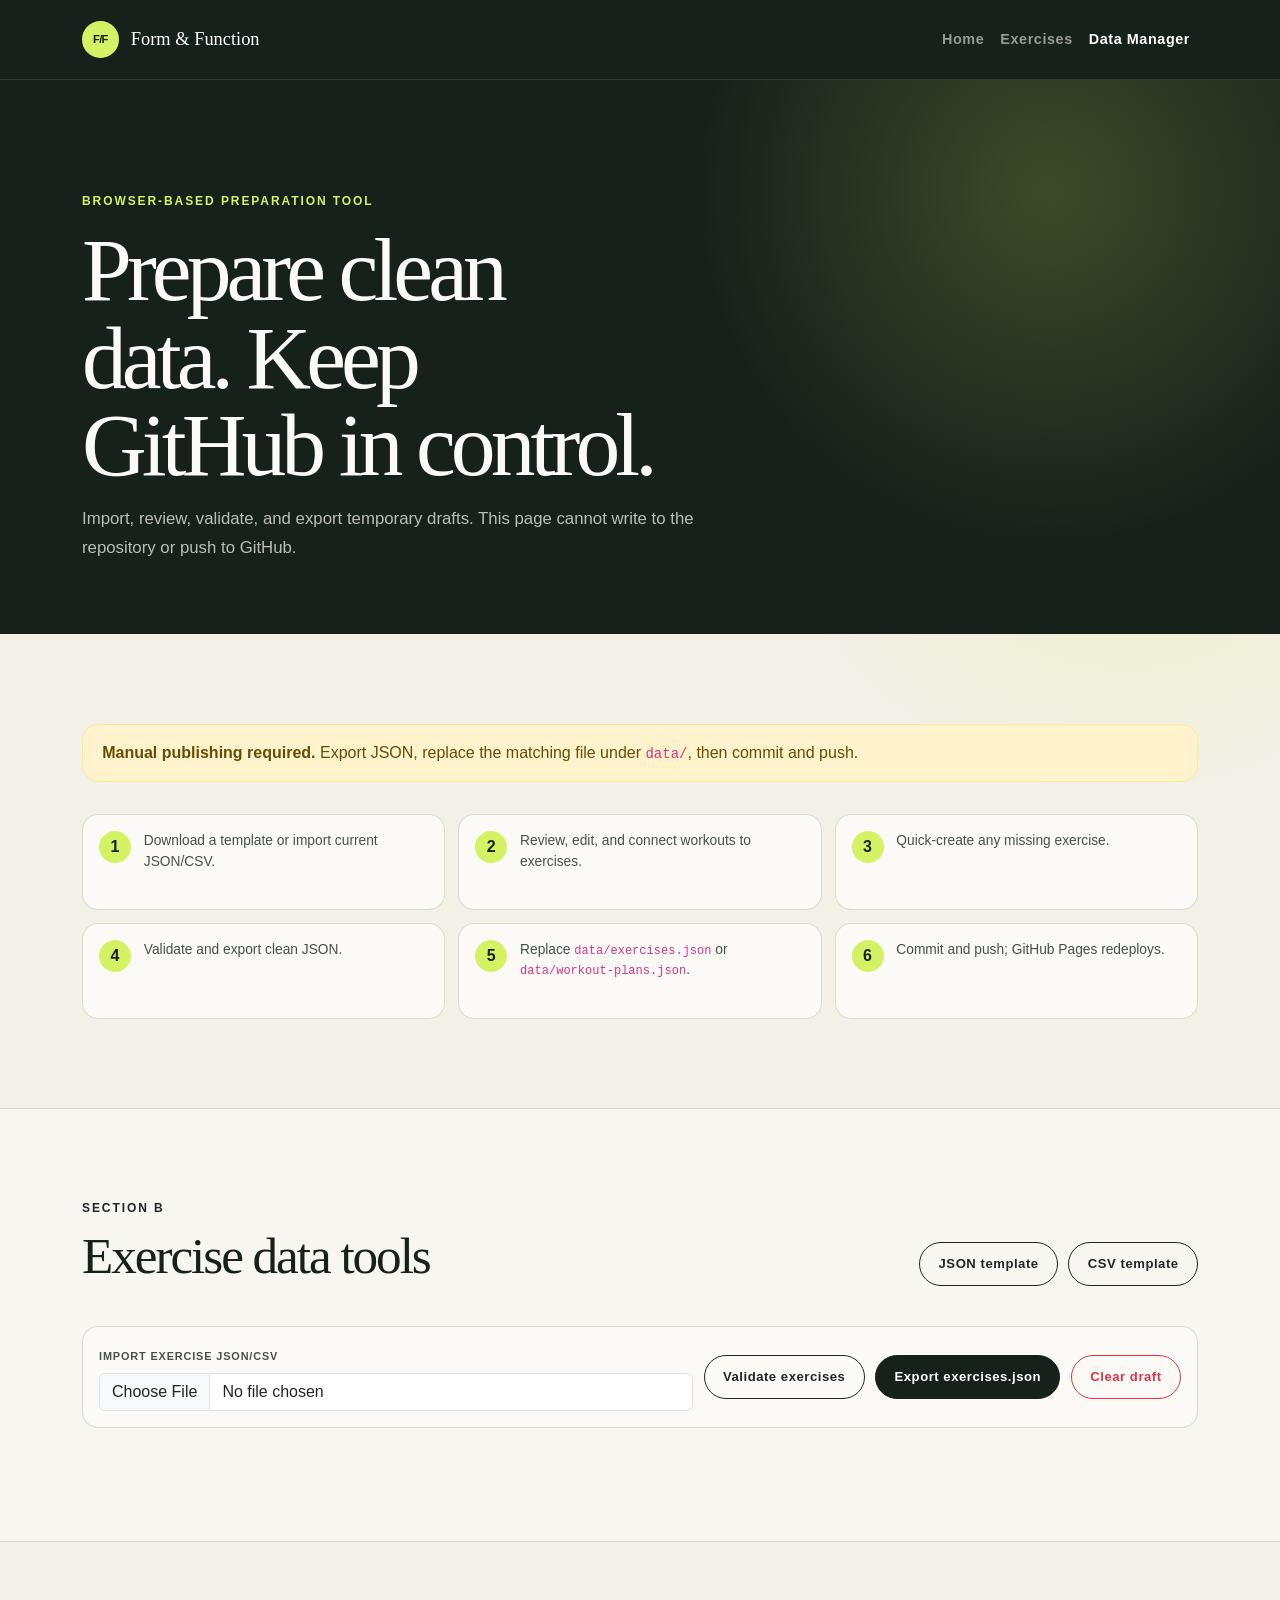
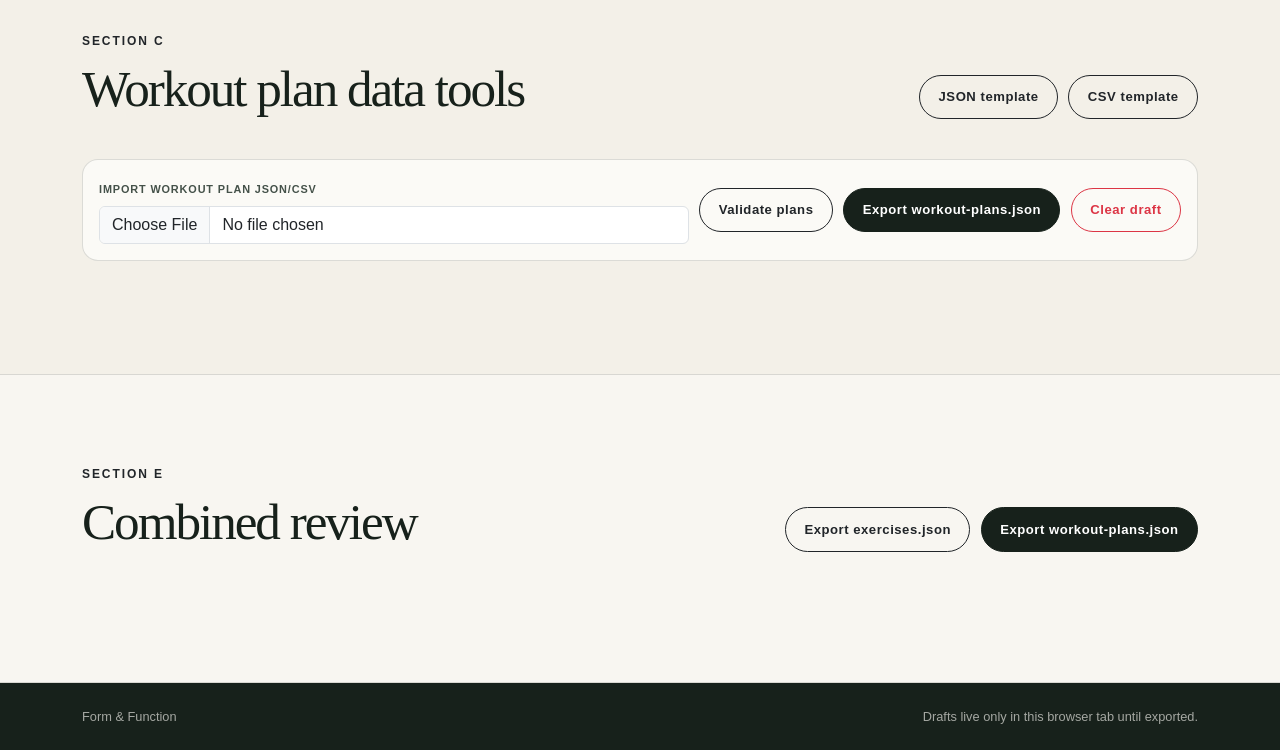
==== data-manager.html @ e46f11a0 "[v1] | Data manager" ====
<!doctype html>
<html lang="en">
<head>
  <meta charset="utf-8" />
  <meta name="viewport" content="width=device-width, initial-scale=1" />
  <meta name="description" content="Prepare, validate, and export workout planner JSON data." />
  <title>Data Manager | Form & Function</title>
  <link
    href="https://cdn.jsdelivr.net/npm/bootstrap@5.3.3/dist/css/bootstrap.min.css"
    rel="stylesheet"
    integrity="sha384-QWTKZyjpPEjISv5WaRU9OFeRpok6YctnYmDr5pNlyT2bRjXh0JMhjY6hW+ALEwIH"
    crossorigin="anonymous"
  />
  <link rel="stylesheet" href="./assets/css/main.css" />
</head>
<body>
  <nav class="navbar navbar-expand-md navbar-dark" aria-label="Primary navigation">
    <div class="container">
      <a class="navbar-brand" href="./index.html">
        <span class="brand-mark" aria-hidden="true">F/F</span>
        Form &amp; Function
      </a>
      <button class="navbar-toggler" type="button" data-bs-toggle="collapse" data-bs-target="#mainNavigation"
        aria-controls="mainNavigation" aria-expanded="false" aria-label="Toggle navigation">
        <span class="navbar-toggler-icon"></span>
      </button>
      <div class="collapse navbar-collapse" id="mainNavigation">
        <ul class="navbar-nav ms-auto">
          <li class="nav-item"><a class="nav-link" href="./index.html">Home</a></li>
          <li class="nav-item"><a class="nav-link" href="./exercises.html">Exercises</a></li>
          <li class="nav-item"><a class="nav-link active" aria-current="page" href="./data-manager.html">Data Manager</a></li>
        </ul>
      </div>
    </div>
  </nav>

  <main id="data-manager-page">
    <header class="manager-hero">
      <div class="container">
        <p class="eyebrow mb-3">Browser-based preparation tool</p>
        <h1 class="display-title mb-3">Prepare clean data. Keep GitHub in control.</h1>
        <p class="hero-copy mb-0">
          Import, review, validate, and export temporary drafts. This page cannot write to the repository
          or push to GitHub.
        </p>
      </div>
    </header>

    <section class="manager-section">
      <div class="container">
        <div class="manager-warning" role="alert">
          <strong>Manual publishing required.</strong>
          Export JSON, replace the matching file under <code>data/</code>, then commit and push.
        </div>

        <div class="workflow-grid" aria-label="Publishing workflow">
          <div><strong>1</strong><span>Download a template or import current JSON/CSV.</span></div>
          <div><strong>2</strong><span>Review, edit, and connect workouts to exercises.</span></div>
          <div><strong>3</strong><span>Quick-create any missing exercise.</span></div>
          <div><strong>4</strong><span>Validate and export clean JSON.</span></div>
          <div><strong>5</strong><span>Replace <code>data/exercises.json</code> or <code>data/workout-plans.json</code>.</span></div>
          <div><strong>6</strong><span>Commit and push; GitHub Pages redeploys.</span></div>
        </div>
      </div>
    </section>

    <section class="manager-section manager-section-alt" aria-labelledby="exercise-tools-heading">
      <div class="container">
        <div class="section-heading">
          <div>
            <p class="eyebrow text-dark mb-2">Section B</p>
            <h2 id="exercise-tools-heading" class="mb-0">Exercise data tools</h2>
          </div>
          <div class="manager-actions">
            <button class="btn btn-outline-dark" type="button" data-template="exercise-json">JSON template</button>
            <button class="btn btn-outline-dark" type="button" data-template="exercise-csv">CSV template</button>
          </div>
        </div>
        <div class="import-bar">
          <div>
            <label for="exercise-file" class="form-label">Import Exercise JSON/CSV</label>
            <input id="exercise-file" class="form-control" type="file" accept=".json,.csv,application/json,text/csv" />
          </div>
          <button id="validate-exercises" class="btn btn-outline-dark" type="button">Validate exercises</button>
          <button id="export-exercises" class="btn btn-dark" type="button">Export exercises.json</button>
          <button id="clear-exercises" class="btn btn-outline-danger" type="button">Clear draft</button>
        </div>
        <div id="exercise-import-message" class="manager-message" aria-live="polite"></div>
        <div id="exercise-preview"></div>
        <div id="exercise-editor" class="draft-editor"></div>
      </div>
    </section>

    <section class="manager-section" aria-labelledby="plan-tools-heading">
      <div class="container">
        <div class="section-heading">
          <div>
            <p class="eyebrow text-dark mb-2">Section C</p>
            <h2 id="plan-tools-heading" class="mb-0">Workout plan data tools</h2>
          </div>
          <div class="manager-actions">
            <button class="btn btn-outline-dark" type="button" data-template="plan-json">JSON template</button>
            <button class="btn btn-outline-dark" type="button" data-template="plan-csv">CSV template</button>
          </div>
        </div>
        <div class="import-bar">
          <div>
            <label for="plan-file" class="form-label">Import Workout Plan JSON/CSV</label>
            <input id="plan-file" class="form-control" type="file" accept=".json,.csv,application/json,text/csv" />
          </div>
          <button id="validate-plans" class="btn btn-outline-dark" type="button">Validate plans</button>
          <button id="export-plans" class="btn btn-dark" type="button">Export workout-plans.json</button>
          <button id="clear-plans" class="btn btn-outline-danger" type="button">Clear draft</button>
        </div>
        <div id="plan-import-message" class="manager-message" aria-live="polite"></div>
        <div id="plan-preview"></div>
        <div id="plan-editor" class="draft-editor"></div>
      </div>
    </section>

    <section class="manager-section manager-section-alt" aria-labelledby="combined-review-heading">
      <div class="container">
        <div class="section-heading">
          <div>
            <p class="eyebrow text-dark mb-2">Section E</p>
            <h2 id="combined-review-heading" class="mb-0">Combined review</h2>
          </div>
          <div class="manager-actions">
            <button class="btn btn-outline-dark" type="button" data-export="exercises">Export exercises.json</button>
            <button class="btn btn-dark" type="button" data-export="plans">Export workout-plans.json</button>
          </div>
        </div>
        <div id="combined-review" aria-live="polite"></div>
      </div>
    </section>
  </main>

  <div class="modal fade" id="quickCreateExerciseModal" tabindex="-1"
    aria-labelledby="quickCreateExerciseModalLabel" aria-hidden="true">
    <div class="modal-dialog modal-lg modal-dialog-centered modal-dialog-scrollable">
      <div class="modal-content workout-modal">
        <form id="quick-create-form">
          <div class="modal-header">
            <div>
              <p class="eyebrow text-dark mb-2">Workout editor</p>
              <h2 class="modal-title" id="quickCreateExerciseModalLabel">Create New Exercise</h2>
            </div>
            <button type="button" class="btn-close" data-bs-dismiss="modal" aria-label="Close"></button>
          </div>
          <div class="modal-body">
            <div id="quick-create-errors" class="manager-message" aria-live="polite"></div>
            <div class="row g-3">
              <div class="col-md-6"><label class="form-label" for="quick-id">ID</label><input class="form-control" id="quick-id" name="id" placeholder="Generated from name if empty" /></div>
              <div class="col-md-6"><label class="form-label" for="quick-name">Name</label><input class="form-control" id="quick-name" name="name" required /></div>
              <div class="col-12"><label class="form-label" for="quick-description">Description</label><textarea class="form-control" id="quick-description" name="description" rows="2" required></textarea></div>
              <div class="col-md-6"><label class="form-label" for="quick-target">Main target</label><input class="form-control" id="quick-target" name="mainTarget" required /></div>
              <div class="col-md-6"><label class="form-label" for="quick-muscles">Muscle groups</label><input class="form-control" id="quick-muscles" name="muscleGroups" placeholder="Back, Shoulders" /></div>
              <div class="col-12"><label class="form-label" for="quick-youtube">YouTube URL</label><input class="form-control" id="quick-youtube" name="youtubeUrl" /></div>
              <div class="col-12"><div class="row g-2" id="quick-image-fields"></div></div>
            </div>
          </div>
          <div class="modal-footer">
            <button type="button" class="btn btn-outline-dark" data-bs-dismiss="modal">Cancel</button>
            <button type="submit" class="btn btn-dark">Add exercise and select</button>
          </div>
        </form>
      </div>
    </div>
  </div>

  <footer class="site-footer">
    <div class="container d-flex flex-column flex-sm-row justify-content-between gap-2">
      <span>Form &amp; Function</span>
      <span>Drafts live only in this browser tab until exported.</span>
    </div>
  </footer>

  <script
    src="https://cdn.jsdelivr.net/npm/bootstrap@5.3.3/dist/js/bootstrap.bundle.min.js"
    integrity="sha384-YvpcrYf0tY3lHB60NNkmXc5s9fDVZLESaAA55NDzOxhy9GkcIdslK1eN7N6jIeHz"
    crossorigin="anonymous"
  ></script>
  <script src="./assets/js/utils.js"></script>
  <script src="./assets/js/data-loader.js"></script>
  <script src="./assets/js/import-export.js"></script>
  <script src="./assets/js/data-manager.js"></script>
</body>
</html>
---- assets/css/main.css ----
:root {
  --ink: #17211b;
  --ink-soft: #445149;
  --paper: #f3f0e8;
  --paper-light: #fbfaf6;
  --moss: #2f5d45;
  --lime: #d5f265;
  --line: rgba(23, 33, 27, 0.14);
  --shadow: 0 18px 45px rgba(23, 33, 27, 0.12);
}

html {
  min-width: 320px;
}

body {
  background:
    radial-gradient(circle at 88% 18%, rgba(213, 242, 101, 0.28), transparent 24rem),
    var(--paper);
  color: var(--ink);
  font-family: "Trebuchet MS", "Gill Sans", sans-serif;
}

.navbar {
  background: var(--ink);
  border-bottom: 1px solid rgba(255, 255, 255, 0.12);
  padding-block: 1rem;
}

.navbar-brand {
  align-items: center;
  display: flex;
  font-family: Georgia, "Times New Roman", serif;
  font-size: 1.15rem;
  gap: 0.75rem;
}

.brand-mark {
  align-items: center;
  background: var(--lime);
  border-radius: 50%;
  color: var(--ink);
  display: inline-flex;
  font-family: "Trebuchet MS", sans-serif;
  font-size: 0.7rem;
  font-weight: 800;
  height: 2.3rem;
  justify-content: center;
  letter-spacing: -0.06em;
  width: 2.3rem;
}

.nav-link {
  font-size: 0.9rem;
  font-weight: 700;
  letter-spacing: 0.04em;
}

.hero-section {
  background:
    linear-gradient(120deg, rgba(255, 255, 255, 0.04), transparent 58%),
    var(--ink);
  color: var(--paper-light);
  overflow: hidden;
  padding: clamp(4.5rem, 10vw, 8.5rem) 0 5rem;
  position: relative;
}

.hero-section::after {
  border: 1px solid rgba(213, 242, 101, 0.35);
  border-radius: 50%;
  content: "";
  height: 24rem;
  position: absolute;
  right: -9rem;
  top: -10rem;
  width: 24rem;
}

.eyebrow {
  color: var(--lime);
  font-size: 0.75rem;
  font-weight: 800;
  letter-spacing: 0.16em;
  text-transform: uppercase;
}

.display-title {
  font-family: Georgia, "Times New Roman", serif;
  font-size: clamp(2.8rem, 7vw, 5.8rem);
  letter-spacing: -0.055em;
  line-height: 0.98;
  max-width: 13ch;
}

.hero-copy {
  color: rgba(251, 250, 246, 0.72);
  font-size: 1.05rem;
  line-height: 1.7;
  max-width: 42rem;
}

.data-note {
  backdrop-filter: blur(8px);
  background: rgba(255, 255, 255, 0.06);
  border: 1px solid rgba(255, 255, 255, 0.12);
  border-radius: 1rem;
  display: grid;
  gap: 0.4rem;
  padding: 1.4rem;
  position: relative;
  z-index: 1;
}

.data-note-label {
  color: var(--lime);
  font-size: 0.72rem;
  font-weight: 800;
  letter-spacing: 0.12em;
  text-transform: uppercase;
}

.data-note code {
  color: var(--paper-light);
}

.data-note span:last-child {
  color: rgba(251, 250, 246, 0.6);
  font-size: 0.82rem;
}

.plans-section {
  padding: clamp(4rem, 8vw, 7rem) 0;
}

.section-heading {
  align-items: end;
  display: flex;
  gap: 2rem;
  justify-content: space-between;
  margin-bottom: 2.5rem;
}

.section-heading h2 {
  font-family: Georgia, "Times New Roman", serif;
  font-size: clamp(2rem, 4vw, 3.25rem);
  letter-spacing: -0.04em;
}

.btn {
  border-radius: 999px;
  font-size: 0.82rem;
  font-weight: 800;
  letter-spacing: 0.04em;
  padding: 0.72rem 1.15rem;
}

.btn-dark {
  background: var(--ink);
  border-color: var(--ink);
}

.status-panel {
  align-items: center;
  background: var(--paper-light);
  border: 1px solid var(--line);
  border-radius: 1rem;
  color: var(--ink-soft);
  display: flex;
  gap: 0.75rem;
  justify-content: center;
  min-height: 9rem;
  padding: 2rem;
  text-align: center;
}

.status-panel[hidden] {
  display: none;
}

.plan-card {
  background: var(--paper-light);
  border: 1px solid var(--line);
  border-radius: 1.25rem;
  box-shadow: none;
  height: 100%;
  overflow: hidden;
  position: relative;
  transition: box-shadow 180ms ease, transform 180ms ease;
}

.plan-card:hover {
  box-shadow: var(--shadow);
  transform: translateY(-5px);
}

.plan-card::before {
  background: var(--moss);
  content: "";
  height: 0.35rem;
  inset: 0 0 auto;
  position: absolute;
}

.plan-card .card-body {
  display: flex;
  flex-direction: column;
  padding: 1.75rem;
}

.plan-number {
  color: var(--moss);
  font-size: 0.72rem;
  font-weight: 800;
  letter-spacing: 0.14em;
  text-transform: uppercase;
}

.plan-card .card-title {
  font-family: Georgia, "Times New Roman", serif;
  font-size: 1.65rem;
  letter-spacing: -0.03em;
}

.plan-card .card-text {
  color: var(--ink-soft);
  line-height: 1.65;
}

.day-count {
  align-items: center;
  border-top: 1px solid var(--line);
  color: var(--ink-soft);
  display: flex;
  font-size: 0.82rem;
  font-weight: 800;
  justify-content: space-between;
  margin-top: auto;
  padding-top: 1.2rem;
}

.day-count strong {
  color: var(--ink);
  font-family: Georgia, "Times New Roman", serif;
  font-size: 1.7rem;
}

.plan-card .btn {
  margin-top: 1.25rem;
}

.site-footer {
  background: var(--ink);
  color: rgba(251, 250, 246, 0.62);
  font-size: 0.8rem;
  padding: 1.5rem 0;
}

.detail-hero {
  background:
    radial-gradient(circle at 85% 15%, rgba(213, 242, 101, 0.2), transparent 22rem),
    var(--ink);
  color: var(--paper-light);
  padding: 2rem 0 clamp(3.5rem, 8vw, 6rem);
}

.back-link {
  color: rgba(251, 250, 246, 0.7);
  display: inline-flex;
  font-size: 0.82rem;
  font-weight: 800;
  gap: 0.5rem;
  letter-spacing: 0.04em;
  margin-bottom: clamp(3rem, 7vw, 5.5rem);
  text-decoration: none;
}

.back-link:hover {
  color: var(--lime);
}

.detail-heading {
  max-width: 52rem;
}

.detail-title {
  font-family: Georgia, "Times New Roman", serif;
  font-size: clamp(2.7rem, 7vw, 5.5rem);
  letter-spacing: -0.055em;
  line-height: 0.98;
}

.detail-description {
  color: rgba(251, 250, 246, 0.7);
  font-size: 1.05rem;
  line-height: 1.7;
  max-width: 44rem;
}

.plan-summary {
  display: flex;
  gap: 0.75rem;
  margin-top: 2.5rem;
}

.plan-summary[hidden],
#plan-schedule[hidden] {
  display: none;
}

.summary-stat {
  background: rgba(255, 255, 255, 0.07);
  border: 1px solid rgba(255, 255, 255, 0.12);
  border-radius: 1rem;
  display: grid;
  min-width: 9rem;
  padding: 1rem 1.2rem;
}

.summary-stat strong {
  color: var(--lime);
  font-family: Georgia, "Times New Roman", serif;
  font-size: 2rem;
  line-height: 1;
}

.summary-stat span {
  color: rgba(251, 250, 246, 0.64);
  font-size: 0.75rem;
  font-weight: 800;
  margin-top: 0.4rem;
}

.detail-content {
  min-height: 30rem;
  padding: clamp(4rem, 8vw, 7rem) 0;
}

.schedule-note {
  color: var(--ink-soft);
  max-width: 22rem;
}

.plan-accordion {
  display: grid;
  gap: 1rem;
}

.workout-day-accordion {
  background: var(--paper-light);
  border: 1px solid var(--line) !important;
  border-radius: 1.25rem !important;
  overflow: hidden;
}

.workout-day-accordion .accordion-button {
  background: var(--paper-light);
  box-shadow: none;
  color: var(--ink);
  gap: 1rem;
  min-height: 6.5rem;
  padding: 1.35rem 1.5rem;
}

.workout-day-accordion .accordion-button:not(.collapsed) {
  background: #e9edda;
  color: var(--ink);
}

.workout-day-accordion .accordion-button:focus {
  box-shadow: inset 0 0 0 3px rgba(47, 93, 69, 0.28);
}

.day-heading-copy {
  display: grid;
  gap: 0.35rem;
  margin-right: auto;
}

.day-heading-copy strong {
  font-family: Georgia, "Times New Roman", serif;
  font-size: 1.3rem;
}

.day-heading-copy small {
  color: var(--ink-soft);
  line-height: 1.45;
}

.day-workout-count {
  background: var(--ink);
  border-radius: 999px;
  color: var(--paper-light);
  flex: 0 0 auto;
  font-size: 0.72rem;
  font-weight: 800;
  padding: 0.45rem 0.7rem;
}

.workout-day-accordion .accordion-body {
  display: grid;
  gap: 1rem;
  padding: 1.25rem;
}

.workout-item {
  align-items: center;
  background: #fff;
  border: 1px solid var(--line);
  border-radius: 1rem;
  display: flex;
  gap: 1.5rem;
  justify-content: space-between;
  padding: 1.25rem;
}

.workout-overview {
  align-items: flex-start;
  display: flex;
  gap: 1rem;
}

.exercise-initial {
  align-items: center;
  background: var(--lime);
  border-radius: 0.75rem;
  color: var(--ink);
  display: flex;
  flex: 0 0 auto;
  font-family: Georgia, "Times New Roman", serif;
  font-size: 1.4rem;
  font-weight: 700;
  height: 3rem;
  justify-content: center;
  width: 3rem;
}

.workout-name {
  font-family: Georgia, "Times New Roman", serif;
  font-size: 1.2rem;
}

.target-badge,
.muscle-badge {
  border-radius: 999px;
  display: inline-flex;
  font-size: 0.68rem;
  font-weight: 800;
  line-height: 1;
  padding: 0.4rem 0.6rem;
}

.target-badge {
  background: var(--moss);
  color: #fff;
}

.muscle-list {
  display: flex;
  flex-wrap: wrap;
  gap: 0.35rem;
}

.muscle-badge {
  background: #e9edda;
  color: var(--ink-soft);
}

.workout-note {
  color: var(--ink-soft);
  font-size: 0.85rem;
  line-height: 1.55;
}

.workout-actions {
  align-items: center;
  display: flex;
  flex: 0 0 auto;
  gap: 1rem;
}

.workout-stats {
  display: flex;
  gap: 0.45rem;
}

.workout-stat {
  background: var(--paper);
  border-radius: 0.7rem;
  display: grid;
  min-width: 4.5rem;
  padding: 0.65rem 0.75rem;
}

.workout-stat span,
.detail-label {
  color: var(--ink-soft);
  font-size: 0.65rem;
  font-weight: 800;
  letter-spacing: 0.1em;
  text-transform: uppercase;
}

.workout-stat strong {
  color: var(--ink);
  font-size: 0.88rem;
  margin-top: 0.15rem;
}

.missing-workout {
  align-items: end;
  border-color: rgba(202, 138, 4, 0.35);
}

.empty-day,
.empty-tutorial {
  color: var(--ink-soft);
  padding: 1rem;
  text-align: center;
}

.workout-modal {
  background: var(--paper-light);
  border: 0;
  border-radius: 1.25rem;
}

.workout-modal .modal-header {
  border-bottom-color: var(--line);
  padding: 1.35rem 1.5rem;
}

.workout-modal .modal-title,
.modal-section-title {
  font-family: Georgia, "Times New Roman", serif;
  letter-spacing: -0.03em;
}

.workout-modal .modal-body {
  padding: 1.5rem;
}

.exercise-description {
  color: var(--ink-soft);
  font-size: 1rem;
  line-height: 1.7;
}

.detail-value {
  font-family: Georgia, "Times New Roman", serif;
  font-size: 1.35rem;
  margin: 0.25rem 0 1.25rem;
}

.workout-note-panel {
  background: #e9edda;
  border-radius: 0.9rem;
  color: var(--ink-soft);
  line-height: 1.6;
  margin-top: 1.25rem;
  padding: 1rem;
}

.story-slider {
  background: var(--ink);
  border-radius: 1rem;
  overflow: hidden;
  position: relative;
}

.story-progress {
  display: flex;
  gap: 0.35rem;
  inset: 0.8rem 0.8rem auto;
  position: absolute;
  z-index: 3;
}

.story-progress-track {
  background: rgba(255, 255, 255, 0.35);
  border-radius: 999px;
  flex: 1;
  height: 0.22rem;
  overflow: hidden;
}

.story-progress-fill {
  background: #fff;
  display: block;
  height: 100%;
  width: 0;
}

.story-progress-fill.is-active {
  animation: story-progress 5s linear forwards;
}

.story-image {
  aspect-ratio: 4 / 3;
  object-fit: cover;
}

.story-placeholder {
  align-items: center;
  aspect-ratio: 4 / 3;
  background:
    radial-gradient(circle at 50% 40%, rgba(213, 242, 101, 0.18), transparent 30%),
    var(--ink);
  border-radius: 1rem;
  color: rgba(251, 250, 246, 0.65);
  display: flex;
  flex-direction: column;
  gap: 1rem;
  justify-content: center;
  padding: 2rem;
  text-align: center;
}

.story-placeholder-mark {
  align-items: center;
  border: 1px solid rgba(213, 242, 101, 0.55);
  border-radius: 50%;
  color: var(--lime);
  display: flex;
  font-weight: 800;
  height: 4rem;
  justify-content: center;
  width: 4rem;
}

.video-section {
  border-top: 1px solid var(--line);
  margin-top: 2rem;
  padding-top: 1.5rem;
}

.tutorial-video {
  border-radius: 1rem;
  max-width: 52rem;
  overflow: hidden;
}

.library-hero {
  background:
    linear-gradient(120deg, rgba(255, 255, 255, 0.03), transparent 55%),
    radial-gradient(circle at 82% 25%, rgba(213, 242, 101, 0.2), transparent 20rem),
    var(--ink);
  color: var(--paper-light);
  padding: clamp(4.5rem, 9vw, 7.5rem) 0 4.5rem;
}

.library-hero code {
  color: var(--lime);
}

.exercise-library {
  min-height: 35rem;
  padding: clamp(4rem, 8vw, 7rem) 0;
}

.result-count {
  color: var(--ink-soft);
  font-size: 0.85rem;
  font-weight: 800;
}

.filter-panel {
  align-items: end;
  background: var(--paper-light);
  border: 1px solid var(--line);
  border-radius: 1.25rem;
  display: grid;
  gap: 1rem;
  grid-template-columns: minmax(0, 2fr) minmax(12rem, 1fr) auto;
  margin-bottom: 2rem;
  padding: 1.25rem;
}

.filter-field {
  min-width: 0;
}

.filter-panel .form-label {
  color: var(--ink-soft);
  font-size: 0.7rem;
  font-weight: 800;
  letter-spacing: 0.08em;
  text-transform: uppercase;
}

.filter-panel .form-control,
.filter-panel .form-select {
  background-color: #fff;
  border-color: var(--line);
  border-radius: 0.8rem;
  min-height: 3rem;
}

.filter-panel .form-control:focus,
.filter-panel .form-select:focus {
  border-color: var(--moss);
  box-shadow: 0 0 0 0.25rem rgba(47, 93, 69, 0.14);
}

.exercise-card {
  background: var(--paper-light);
  border: 1px solid var(--line);
  border-radius: 1.25rem;
  display: flex;
  flex-direction: column;
  height: 100%;
  overflow: hidden;
  transition: box-shadow 180ms ease, transform 180ms ease;
}

.exercise-card:hover {
  box-shadow: var(--shadow);
  transform: translateY(-5px);
}

.exercise-card-top {
  align-items: center;
  background:
    radial-gradient(circle at 82% 18%, rgba(213, 242, 101, 0.25), transparent 7rem),
    var(--ink);
  display: flex;
  justify-content: space-between;
  min-height: 8.5rem;
  padding: 1.4rem;
}

.exercise-card-initial {
  color: var(--lime);
  font-family: Georgia, "Times New Roman", serif;
  font-size: 4.75rem;
  line-height: 1;
}

.exercise-card-top .target-badge {
  background: var(--lime);
  color: var(--ink);
}

.exercise-card-body {
  padding: 1.5rem 1.5rem 1rem;
}

.exercise-card-body h3 {
  font-family: Georgia, "Times New Roman", serif;
  font-size: 1.55rem;
  letter-spacing: -0.03em;
}

.exercise-card-body p {
  color: var(--ink-soft);
  display: -webkit-box;
  line-height: 1.6;
  margin-bottom: 1.25rem;
  min-height: 3.2em;
  overflow: hidden;
  -webkit-box-orient: vertical;
  -webkit-line-clamp: 2;
}

.exercise-card-footer {
  margin-top: auto;
  padding: 0 1.5rem 1.5rem;
}

.media-summary {
  border-top: 1px solid var(--line);
  color: var(--ink-soft);
  display: flex;
  font-size: 0.72rem;
  font-weight: 800;
  justify-content: space-between;
  margin-bottom: 1rem;
  padding-top: 1rem;
}

.media-summary .has-media {
  color: var(--moss);
}

.exercise-id-panel {
  background: #e9edda;
  border-radius: 0.9rem;
  margin-top: 1.5rem;
  padding: 1rem;
}

.exercise-id-panel code {
  color: var(--ink);
  display: block;
  margin-top: 0.35rem;
  overflow-wrap: anywhere;
}

.manager-hero {
  background:
    radial-gradient(circle at 82% 20%, rgba(213, 242, 101, 0.2), transparent 22rem),
    var(--ink);
  color: var(--paper-light);
  padding: clamp(4.5rem, 9vw, 7rem) 0 4.5rem;
}

.manager-section {
  padding: clamp(3.5rem, 7vw, 6rem) 0;
}

.manager-section-alt {
  background: rgba(251, 250, 246, 0.68);
  border-block: 1px solid var(--line);
}

.manager-warning {
  background: #fff3cd;
  border: 1px solid #ffe69c;
  border-radius: 1rem;
  color: #664d03;
  margin-bottom: 2rem;
  padding: 1rem 1.2rem;
}

.workflow-grid {
  display: grid;
  gap: 0.8rem;
  grid-template-columns: repeat(3, 1fr);
}

.workflow-grid > div {
  align-items: flex-start;
  background: var(--paper-light);
  border: 1px solid var(--line);
  border-radius: 1rem;
  display: flex;
  gap: 0.8rem;
  min-height: 6rem;
  padding: 1rem;
}

.workflow-grid strong {
  align-items: center;
  background: var(--lime);
  border-radius: 50%;
  display: flex;
  flex: 0 0 auto;
  height: 2rem;
  justify-content: center;
  width: 2rem;
}

.workflow-grid span {
  color: var(--ink-soft);
  font-size: 0.86rem;
  line-height: 1.5;
}

.manager-actions,
.import-bar {
  align-items: center;
  display: flex;
  flex-wrap: wrap;
  gap: 0.65rem;
}

.import-bar {
  background: var(--paper-light);
  border: 1px solid var(--line);
  border-radius: 1rem;
  margin-bottom: 1rem;
  padding: 1rem;
}

.import-bar > div {
  flex: 1 1 18rem;
}

.import-bar .form-label,
.editor-card .form-label,
.workout-editor .form-label,
#quick-create-form .form-label {
  color: var(--ink-soft);
  font-size: 0.68rem;
  font-weight: 800;
  letter-spacing: 0.08em;
  text-transform: uppercase;
}

.manager-message {
  border-radius: 0.75rem;
  margin-bottom: 1rem;
  min-height: 0;
  padding: 0;
}

.manager-message:not(:empty) {
  padding: 0.8rem 1rem;
}

.message-success {
  background: #d1e7dd;
  color: #0f5132;
}

.message-error {
  background: #f8d7da;
  color: #842029;
}

.review-stats {
  display: grid;
  gap: 0.65rem;
  grid-template-columns: repeat(6, 1fr);
  margin: 1.25rem 0;
}

.review-stats > div {
  background: var(--paper-light);
  border: 1px solid var(--line);
  border-radius: 0.85rem;
  display: grid;
  padding: 0.9rem;
}

.review-stats strong {
  font-family: Georgia, "Times New Roman", serif;
  font-size: 1.65rem;
}

.review-stats span {
  color: var(--ink-soft);
  font-size: 0.68rem;
  font-weight: 800;
}

.validation-ok,
.validation-list,
.combined-status {
  border-radius: 0.85rem;
  margin: 0.75rem 0;
  padding: 1rem;
}

.validation-ok,
.combined-status.is-valid {
  background: #d1e7dd;
  color: #0f5132;
}

.validation-errors,
.combined-status.has-errors {
  background: #f8d7da;
  color: #842029;
}

.validation-warnings {
  background: #fff3cd;
  color: #664d03;
}

.validation-list ul {
  margin: 0.5rem 0 0;
  max-height: 12rem;
  overflow: auto;
  padding-left: 1.2rem;
}

.draft-editor {
  display: grid;
  gap: 1rem;
  margin-top: 1.5rem;
}

.editor-card {
  background: var(--paper-light);
  border: 1px solid var(--line);
  border-radius: 1.15rem;
  padding: 1.25rem;
}

.editor-card-heading,
.day-editor-heading,
.workout-editor-heading {
  align-items: center;
  display: flex;
  justify-content: space-between;
  margin-bottom: 1rem;
}

.editor-card-heading > div {
  display: grid;
}

.editor-card-heading span,
.day-editor-heading span {
  color: var(--ink-soft);
  font-size: 0.72rem;
  font-weight: 800;
}

.editor-card-heading strong {
  font-family: Georgia, "Times New Roman", serif;
  font-size: 1.4rem;
}

.day-editor-list,
.workout-editor-list {
  display: grid;
  gap: 1rem;
  margin-top: 1.25rem;
}

.day-editor {
  background: #e9edda;
  border-radius: 1rem;
  padding: 1rem;
}

.workout-editor {
  background: #fff;
  border: 1px solid var(--line);
  border-radius: 0.9rem;
  padding: 1rem;
}

.workout-editor.missing-reference {
  border-color: #dc3545;
}

.reference-ok,
.reference-missing {
  border-radius: 999px;
  font-size: 0.68rem;
  font-weight: 800;
  padding: 0.35rem 0.55rem;
}

.reference-ok {
  background: #d1e7dd;
  color: #0f5132;
}

.reference-missing {
  background: #f8d7da;
  color: #842029;
}

.selector-actions {
  display: flex;
  justify-content: flex-end;
  margin-top: 0.55rem;
}

.workout-editor details summary {
  color: var(--ink-soft);
  cursor: pointer;
  font-size: 0.75rem;
  font-weight: 800;
}

.editor-empty {
  background: var(--paper-light);
  border: 1px dashed var(--line);
  border-radius: 1rem;
  color: var(--ink-soft);
  padding: 2rem;
  text-align: center;
}

@keyframes story-progress {
  from {
    width: 0;
  }

  to {
    width: 100%;
  }
}

@media (max-width: 767.98px) {
  .navbar-collapse {
    padding-top: 1rem;
  }

  .hero-section {
    padding-top: 4rem;
  }

  .section-heading {
    align-items: stretch;
    flex-direction: column;
  }

  .section-heading .btn {
    flex: 1 1 auto;
  }

  .plan-summary {
    flex-wrap: wrap;
  }

  .summary-stat {
    flex: 1 1 8rem;
  }

  .workout-day-accordion .accordion-button {
    align-items: flex-start;
    flex-wrap: wrap;
    padding: 1.1rem;
  }

  .day-heading-copy {
    flex: 1 1 calc(100% - 3rem);
  }

  .day-workout-count {
    order: 3;
  }

  .workout-item,
  .workout-actions {
    align-items: stretch;
    flex-direction: column;
  }

  .workout-overview {
    flex-direction: column;
  }

  .workout-stats {
    display: grid;
    grid-template-columns: repeat(3, 1fr);
  }

  .view-workout-detail {
    width: 100%;
  }

  .filter-panel {
    align-items: stretch;
    grid-template-columns: 1fr;
  }

  .filter-panel .btn {
    width: 100%;
  }

  .workflow-grid,
  .review-stats {
    grid-template-columns: 1fr 1fr;
  }

  .manager-actions,
  .import-bar {
    align-items: stretch;
    flex-direction: column;
  }

  .manager-actions .btn,
  .import-bar .btn,
  .import-bar > div {
    flex: none;
    width: 100%;
  }
}

@media (prefers-reduced-motion: reduce) {
  *,
  *::before,
  *::after {
    scroll-behavior: auto !important;
    transition-duration: 0.01ms !important;
  }

  .story-progress-fill.is-active {
    animation: none;
    width: 100%;
  }
}
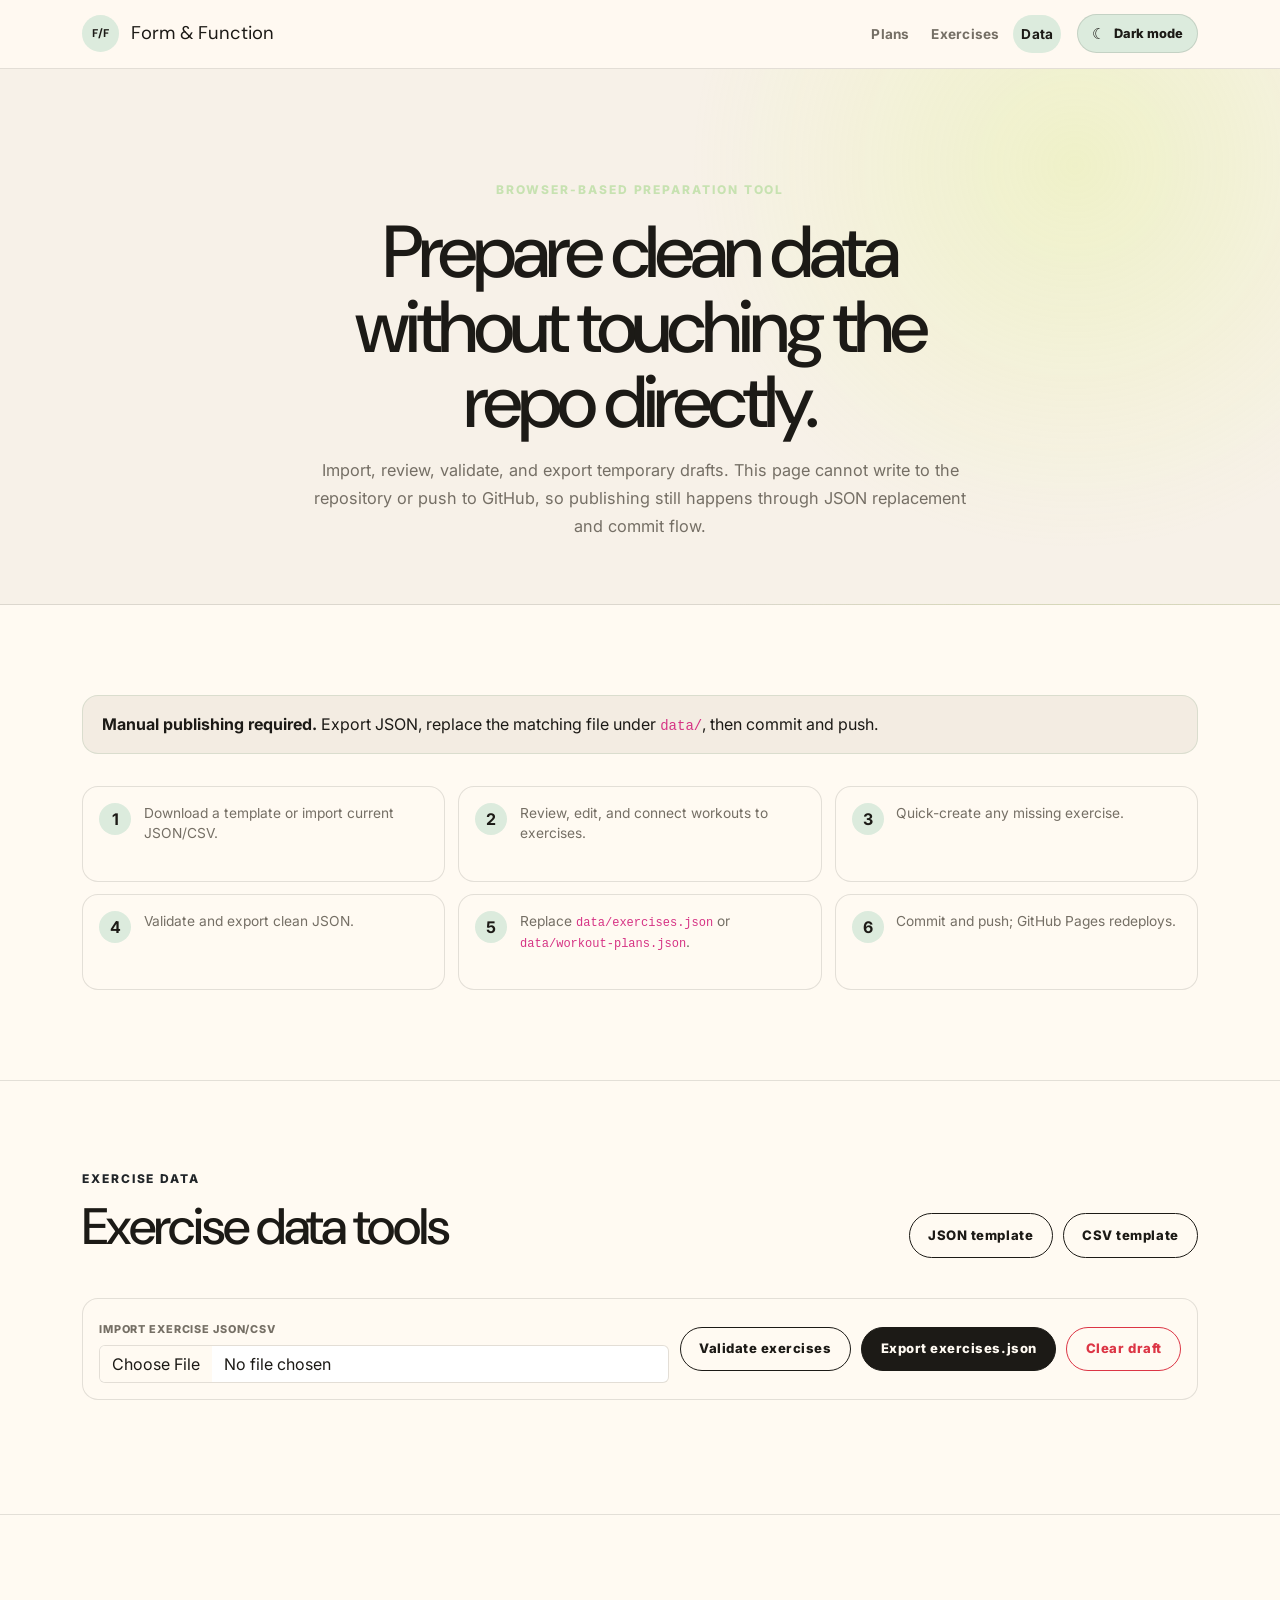
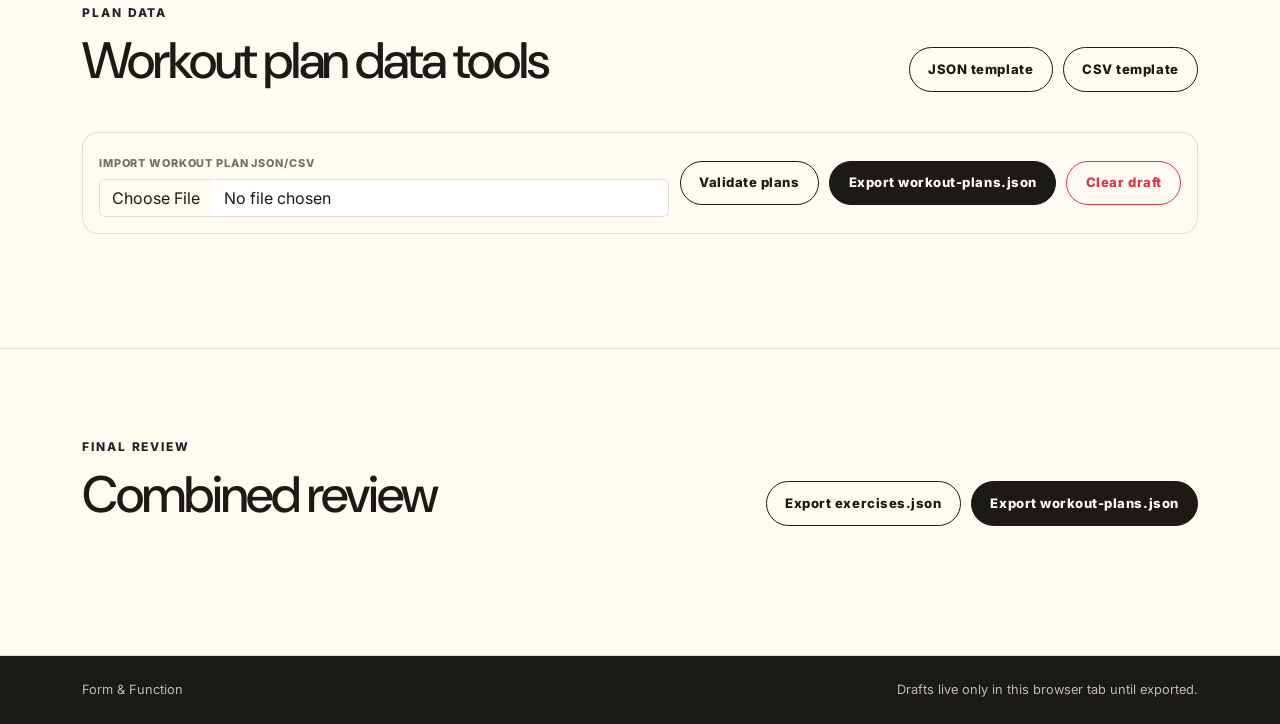
==== commit 2402aa08: "[v2] | Update UI." ====
--- a/data-manager.html
+++ b/data-manager.html
@@ -11,10 +11,18 @@
     integrity="sha384-QWTKZyjpPEjISv5WaRU9OFeRpok6YctnYmDr5pNlyT2bRjXh0JMhjY6hW+ALEwIH"
     crossorigin="anonymous"
   />
+  <script>
+    (() => {
+      const storedTheme = localStorage.getItem("ff-theme");
+      const prefersDark = window.matchMedia("(prefers-color-scheme: dark)").matches;
+      const theme = storedTheme || (prefersDark ? "dark" : "light");
+      document.documentElement.setAttribute("data-theme", theme);
+    })();
+  </script>
   <link rel="stylesheet" href="./assets/css/main.css" />
 </head>
 <body>
-  <nav class="navbar navbar-expand-md navbar-dark" aria-label="Primary navigation">
+  <nav class="navbar navbar-expand-md navbar-light home-navbar" aria-label="Primary navigation">
     <div class="container">
       <a class="navbar-brand" href="./index.html">
         <span class="brand-mark" aria-hidden="true">F/F</span>
@@ -26,10 +34,20 @@
       </button>
       <div class="collapse navbar-collapse" id="mainNavigation">
         <ul class="navbar-nav ms-auto">
-          <li class="nav-item"><a class="nav-link" href="./index.html">Home</a></li>
+          <li class="nav-item"><a class="nav-link" href="./index.html">Plans</a></li>
           <li class="nav-item"><a class="nav-link" href="./exercises.html">Exercises</a></li>
-          <li class="nav-item"><a class="nav-link active" aria-current="page" href="./data-manager.html">Data Manager</a></li>
+          <li class="nav-item"><a class="nav-link active" aria-current="page" href="./data-manager.html">Data</a></li>
         </ul>
+        <button
+          class="theme-toggle"
+          type="button"
+          data-theme-toggle
+          aria-label="Switch to dark mode"
+          aria-pressed="false"
+        >
+          <span class="theme-toggle-icon" aria-hidden="true"></span>
+          <span class="theme-toggle-label">Dark mode</span>
+        </button>
       </div>
     </div>
   </nav>
@@ -37,12 +55,17 @@
   <main id="data-manager-page">
     <header class="manager-hero">
       <div class="container">
-        <p class="eyebrow mb-3">Browser-based preparation tool</p>
-        <h1 class="display-title mb-3">Prepare clean data. Keep GitHub in control.</h1>
-        <p class="hero-copy mb-0">
-          Import, review, validate, and export temporary drafts. This page cannot write to the repository
-          or push to GitHub.
-        </p>
+        <div class="page-hero-shell">
+          <div class="page-hero-copy">
+            <p class="eyebrow mb-3">Browser-based preparation tool</p>
+            <h1 class="page-hero-title mb-3">Prepare clean data without touching the repo directly.</h1>
+            <p class="page-hero-text mb-0">
+              Import, review, validate, and export temporary drafts. This page cannot write to the
+              repository or push to GitHub, so publishing still happens through JSON replacement and
+              commit flow.
+            </p>
+          </div>
+        </div>
       </div>
     </header>
 
@@ -68,7 +91,7 @@
       <div class="container">
         <div class="section-heading">
           <div>
-            <p class="eyebrow text-dark mb-2">Section B</p>
+            <p class="eyebrow text-dark mb-2">Exercise data</p>
             <h2 id="exercise-tools-heading" class="mb-0">Exercise data tools</h2>
           </div>
           <div class="manager-actions">
@@ -95,7 +118,7 @@
       <div class="container">
         <div class="section-heading">
           <div>
-            <p class="eyebrow text-dark mb-2">Section C</p>
+            <p class="eyebrow text-dark mb-2">Plan data</p>
             <h2 id="plan-tools-heading" class="mb-0">Workout plan data tools</h2>
           </div>
           <div class="manager-actions">
@@ -122,7 +145,7 @@
       <div class="container">
         <div class="section-heading">
           <div>
-            <p class="eyebrow text-dark mb-2">Section E</p>
+            <p class="eyebrow text-dark mb-2">Final review</p>
             <h2 id="combined-review-heading" class="mb-0">Combined review</h2>
           </div>
           <div class="manager-actions">
@@ -134,6 +157,22 @@
       </div>
     </section>
   </main>
+
+  <div class="modal fade" id="exerciseReviewModal" tabindex="-1"
+    aria-labelledby="exerciseReviewModalLabel" aria-hidden="true">
+    <div class="modal-dialog modal-xl modal-dialog-centered modal-dialog-scrollable">
+      <div class="modal-content workout-modal">
+        <div class="modal-header">
+          <div>
+            <p class="eyebrow mb-2">Exercise draft review</p>
+            <h2 class="modal-title" id="exerciseReviewModalLabel">Exercise</h2>
+          </div>
+          <button type="button" class="btn-close" data-bs-dismiss="modal" aria-label="Close"></button>
+        </div>
+        <div id="exercise-review-body" class="modal-body"></div>
+      </div>
+    </div>
+  </div>
 
   <div class="modal fade" id="quickCreateExerciseModal" tabindex="-1"
     aria-labelledby="quickCreateExerciseModalLabel" aria-hidden="true">
@@ -142,7 +181,7 @@
         <form id="quick-create-form">
           <div class="modal-header">
             <div>
-              <p class="eyebrow text-dark mb-2">Workout editor</p>
+              <p class="eyebrow mb-2">Workout editor</p>
               <h2 class="modal-title" id="quickCreateExerciseModalLabel">Create New Exercise</h2>
             </div>
             <button type="button" class="btn-close" data-bs-dismiss="modal" aria-label="Close"></button>
@@ -182,6 +221,7 @@
   ></script>
   <script src="./assets/js/utils.js"></script>
   <script src="./assets/js/data-loader.js"></script>
+  <script src="./assets/js/story-slider.js"></script>
   <script src="./assets/js/import-export.js"></script>
   <script src="./assets/js/data-manager.js"></script>
 </body>
--- a/assets/css/main.css
+++ b/assets/css/main.css
@@ -1,12 +1,98 @@
+@import url("https://fonts.googleapis.com/css2?family=DM+Sans:wght@500;700;800&family=Inter:wght@400;500;600;700;800&display=swap");
+
 :root {
-  --ink: #17211b;
-  --ink-soft: #445149;
-  --paper: #f3f0e8;
-  --paper-light: #fbfaf6;
-  --moss: #2f5d45;
-  --lime: #d5f265;
-  --line: rgba(23, 33, 27, 0.14);
-  --shadow: 0 18px 45px rgba(23, 33, 27, 0.12);
+  --color-bg: #f7f1e8;
+  --color-surface: #fffaf2;
+  --color-text: #1c1a16;
+  --color-muted: #756f65;
+  --color-primary: #3f7d58;
+  --color-primary-light: #dcebdd;
+  --color-border: rgba(28, 26, 22, 0.12);
+  --color-accent-contrast: #1c1a16;
+  --font-heading: "DM Sans", system-ui, sans-serif;
+  --font-body: "Inter", system-ui, sans-serif;
+  --ink: var(--color-text);
+  --ink-soft: var(--color-muted);
+  --paper: var(--color-bg);
+  --paper-light: var(--color-surface);
+  --moss: var(--color-primary);
+  --lime: #c7e2b1;
+  --line: var(--color-border);
+  --shadow: 0 18px 45px rgba(28, 26, 22, 0.1);
+  --color-accent: var(--color-primary-light);
+  --container-width: 1120px;
+  --nav-bg: rgba(255, 250, 242, 0.96);
+  --nav-link: var(--color-muted);
+  --nav-link-active-bg: var(--color-primary-light);
+  --nav-link-active-text: var(--color-text);
+  --nav-toggler-border: var(--color-border);
+  --surface-elevated: var(--color-surface);
+  --surface-alt: var(--color-primary-light);
+  --surface-strong: #ffffff;
+  --surface-dark: #1c1a16;
+  --text-inverse: #fffaf2;
+  --text-inverse-soft: rgba(255, 250, 242, 0.72);
+  --badge-bg: var(--color-primary);
+  --badge-text: #ffffff;
+  --muted-panel: #f3ece2;
+  --warning-border: rgba(63, 125, 88, 0.14);
+  --success-bg: #d1e7dd;
+  --success-text: #0f5132;
+  --error-bg: #f8d7da;
+  --error-text: #842029;
+  --warning-bg: #fff3cd;
+  --warning-text: #664d03;
+  --toggle-bg: var(--color-primary-light);
+  --toggle-border: var(--color-border);
+  --toggle-text: var(--color-text);
+  --focus-ring: rgba(63, 125, 88, 0.18);
+  color-scheme: light;
+}
+
+:root[data-theme="dark"] {
+  --color-bg: #151410;
+  --color-surface: #1d1b16;
+  --color-text: #f5efe6;
+  --color-muted: #b4ac9f;
+  --color-primary: #74a57f;
+  --color-primary-light: #243228;
+  --color-border: rgba(245, 239, 230, 0.1);
+  --color-accent-contrast: #10100d;
+  --ink: var(--color-text);
+  --ink-soft: var(--color-muted);
+  --paper: var(--color-bg);
+  --paper-light: var(--color-surface);
+  --moss: var(--color-primary);
+  --lime: #b8d2a0;
+  --line: var(--color-border);
+  --shadow: 0 22px 48px rgba(0, 0, 0, 0.42);
+  --color-accent: var(--color-primary-light);
+  --nav-bg: rgba(21, 20, 16, 0.96);
+  --nav-link: var(--color-muted);
+  --nav-link-active-bg: var(--color-primary-light);
+  --nav-link-active-text: var(--color-text);
+  --nav-toggler-border: rgba(236, 241, 234, 0.16);
+  --surface-elevated: var(--color-surface);
+  --surface-alt: var(--color-primary-light);
+  --surface-strong: #26231d;
+  --surface-dark: #0f0f0d;
+  --text-inverse: var(--color-text);
+  --text-inverse-soft: rgba(245, 239, 230, 0.74);
+  --badge-bg: var(--color-primary);
+  --badge-text: #10100d;
+  --muted-panel: #24211c;
+  --warning-border: rgba(116, 165, 127, 0.18);
+  --success-bg: #123227;
+  --success-text: #9fd8bc;
+  --error-bg: #3b1d22;
+  --error-text: #f4b5be;
+  --warning-bg: #40331a;
+  --warning-text: #f2db9c;
+  --toggle-bg: var(--color-primary-light);
+  --toggle-border: rgba(236, 241, 234, 0.12);
+  --toggle-text: var(--color-text);
+  --focus-ring: rgba(116, 165, 127, 0.26);
+  color-scheme: dark;
 }
 
 html {
@@ -18,7 +104,7 @@
     radial-gradient(circle at 88% 18%, rgba(213, 242, 101, 0.28), transparent 24rem),
     var(--paper);
   color: var(--ink);
-  font-family: "Trebuchet MS", "Gill Sans", sans-serif;
+  font-family: var(--font-body);
 }
 
 .navbar {
@@ -30,7 +116,7 @@
 .navbar-brand {
   align-items: center;
   display: flex;
-  font-family: Georgia, "Times New Roman", serif;
+  font-family: var(--font-heading);
   font-size: 1.15rem;
   gap: 0.75rem;
 }
@@ -41,7 +127,7 @@
   border-radius: 50%;
   color: var(--ink);
   display: inline-flex;
-  font-family: "Trebuchet MS", sans-serif;
+  font-family: var(--font-heading);
   font-size: 0.7rem;
   font-weight: 800;
   height: 2.3rem;
@@ -56,25 +142,137 @@
   letter-spacing: 0.04em;
 }
 
-.hero-section {
-  background:
-    linear-gradient(120deg, rgba(255, 255, 255, 0.04), transparent 58%),
-    var(--ink);
-  color: var(--paper-light);
-  overflow: hidden;
-  padding: clamp(4.5rem, 10vw, 8.5rem) 0 5rem;
-  position: relative;
-}
-
-.hero-section::after {
-  border: 1px solid rgba(213, 242, 101, 0.35);
-  border-radius: 50%;
-  content: "";
-  height: 24rem;
-  position: absolute;
-  right: -9rem;
-  top: -10rem;
-  width: 24rem;
+.home-navbar {
+  background: var(--nav-bg);
+  border-bottom: 1px solid var(--color-border);
+  min-height: 4.25rem;
+  padding-block: 0.65rem;
+}
+
+.home-navbar .navbar-brand {
+  color: var(--color-text);
+}
+
+.home-navbar .brand-mark {
+  background: var(--color-accent);
+}
+
+.home-navbar .navbar-toggler {
+  border-color: var(--nav-toggler-border);
+  padding: 0.35rem 0.55rem;
+}
+
+.home-navbar .navbar-toggler:focus {
+  box-shadow: 0 0 0 0.2rem var(--focus-ring);
+}
+
+.home-navbar .navbar-toggler-icon {
+  background-image: var(--bs-navbar-toggler-icon-bg);
+}
+
+.home-navbar .navbar-nav {
+  gap: 0.35rem;
+}
+
+.home-navbar .nav-link {
+  border-radius: 999px;
+  color: var(--nav-link);
+  font-size: 0.85rem;
+  letter-spacing: 0.02em;
+  padding: 0.55rem 0.85rem;
+}
+
+.home-navbar .nav-link:hover,
+.home-navbar .nav-link:focus {
+  color: var(--color-text);
+}
+
+.home-navbar .nav-link.active {
+  background: var(--nav-link-active-bg);
+  color: var(--nav-link-active-text);
+}
+
+.theme-toggle {
+  align-items: center;
+  background: var(--toggle-bg);
+  border: 1px solid var(--toggle-border);
+  border-radius: 999px;
+  color: var(--toggle-text);
+  display: inline-flex;
+  font-size: 0.8rem;
+  font-weight: 800;
+  gap: 0.55rem;
+  margin-left: 1rem;
+  padding: 0.55rem 0.85rem;
+}
+
+.theme-toggle:hover,
+.theme-toggle:focus {
+  background: var(--nav-link-active-bg);
+  color: var(--color-text);
+}
+
+.theme-toggle:focus-visible {
+  box-shadow: 0 0 0 0.2rem var(--focus-ring);
+  outline: 0;
+}
+
+.theme-toggle-icon {
+  align-items: center;
+  display: inline-flex;
+  font-size: 0.95rem;
+  justify-content: center;
+  line-height: 1;
+}
+
+.theme-toggle-icon::before {
+  content: "☾";
+}
+
+:root[data-theme="dark"] .theme-toggle-icon::before {
+  content: "☀";
+}
+
+.home-hero {
+  background: var(--color-bg);
+  border-bottom: 1px solid var(--color-border);
+  padding: clamp(4.5rem, 9vw, 7rem) 0;
+}
+
+.home-hero-content {
+  margin: 0 auto;
+  max-width: 52rem;
+  text-align: center;
+}
+
+.home-hero .eyebrow {
+  color: var(--moss);
+}
+
+.home-hero-title {
+  color: var(--color-text);
+  font-family: var(--font-heading);
+  font-size: clamp(3.5rem, 7vw, 4.75rem);
+  letter-spacing: -0.055em;
+  line-height: 1.02;
+  margin: 0 auto;
+  max-width: 13ch;
+}
+
+.home-hero-copy {
+  color: var(--color-muted);
+  font-size: clamp(1rem, 2vw, 1.125rem);
+  line-height: 1.7;
+  margin: 1.5rem auto 0;
+  max-width: 39rem;
+}
+
+.home-hero-actions {
+  display: flex;
+  flex-wrap: wrap;
+  gap: 0.75rem;
+  justify-content: center;
+  margin-top: 2rem;
 }
 
 .eyebrow {
@@ -86,7 +284,7 @@
 }
 
 .display-title {
-  font-family: Georgia, "Times New Roman", serif;
+  font-family: var(--font-heading);
   font-size: clamp(2.8rem, 7vw, 5.8rem);
   letter-spacing: -0.055em;
   line-height: 0.98;
@@ -94,43 +292,58 @@
 }
 
 .hero-copy {
-  color: rgba(251, 250, 246, 0.72);
+  color: var(--color-muted);
   font-size: 1.05rem;
   line-height: 1.7;
   max-width: 42rem;
 }
 
-.data-note {
-  backdrop-filter: blur(8px);
-  background: rgba(255, 255, 255, 0.06);
-  border: 1px solid rgba(255, 255, 255, 0.12);
-  border-radius: 1rem;
-  display: grid;
-  gap: 0.4rem;
-  padding: 1.4rem;
-  position: relative;
-  z-index: 1;
-}
-
-.data-note-label {
-  color: var(--lime);
-  font-size: 0.72rem;
-  font-weight: 800;
-  letter-spacing: 0.12em;
-  text-transform: uppercase;
-}
-
-.data-note code {
-  color: var(--paper-light);
-}
-
-.data-note span:last-child {
-  color: rgba(251, 250, 246, 0.6);
-  font-size: 0.82rem;
+.page-hero-copy {
+  margin: 0 auto;
+  max-width: 50rem;
+  text-align: center;
+}
+
+.page-hero-title {
+  color: var(--color-text);
+  font-family: var(--font-heading);
+  font-size: clamp(3rem, 6vw, 4.6rem);
+  letter-spacing: -0.055em;
+  line-height: 1.02;
+  margin: 0 auto;
+  max-width: 12ch;
+}
+
+.page-hero-text {
+  color: var(--color-muted);
+  font-size: 1.02rem;
+  line-height: 1.72;
+  margin: 0 auto;
+  max-width: 42rem;
+}
+
+.page-hero-text code,
+.detail-description code {
+  color: var(--moss);
+}
+
+.page-hero-shell,
+.detail-hero-shell {
+  margin: 0 auto;
+  max-width: 54rem;
+  text-align: center;
+}
+
+.page-hero-actions {
+  display: flex;
+  justify-content: center;
+  margin-top: 2rem;
 }
 
 .plans-section {
-  padding: clamp(4rem, 8vw, 7rem) 0;
+  background: var(--color-surface);
+  padding: clamp(3.5rem, 7vw, 5.5rem) 0;
+  scroll-margin-top: 1rem;
 }
 
 .section-heading {
@@ -142,9 +355,23 @@
 }
 
 .section-heading h2 {
-  font-family: Georgia, "Times New Roman", serif;
+  font-family: var(--font-heading);
   font-size: clamp(2rem, 4vw, 3.25rem);
   letter-spacing: -0.04em;
+}
+
+.section-action {
+  align-items: center;
+  color: var(--color-text);
+  display: inline-flex;
+  font-size: 0.85rem;
+  font-weight: 800;
+  gap: 0.45rem;
+  text-decoration: none;
+}
+
+.section-action:hover {
+  color: var(--moss);
 }
 
 .btn {
@@ -156,13 +383,61 @@
 }
 
 .btn-dark {
-  background: var(--ink);
-  border-color: var(--ink);
+  background: var(--surface-dark);
+  border-color: var(--surface-dark);
+  color: var(--text-inverse);
+}
+
+.btn-dark:hover,
+.btn-dark:focus {
+  background: var(--surface-dark);
+  border-color: var(--surface-dark);
+  color: var(--text-inverse);
+}
+
+.btn-outline-dark {
+  border-color: var(--color-text);
+  color: var(--color-text);
+}
+
+.btn-outline-dark:hover,
+.btn-outline-dark:focus {
+  background: var(--color-text);
+  border-color: var(--color-text);
+  color: var(--color-bg);
+}
+
+.form-control,
+.form-select,
+textarea.form-control {
+  background-color: var(--surface-strong);
+  border-color: var(--line);
+  color: var(--color-text);
+}
+
+.form-control:focus,
+.form-select:focus,
+textarea.form-control:focus {
+  background-color: var(--surface-strong);
+  border-color: var(--moss);
+  box-shadow: 0 0 0 0.25rem var(--focus-ring);
+  color: var(--color-text);
+}
+
+.form-control::placeholder,
+textarea.form-control::placeholder {
+  color: var(--color-muted);
+}
+
+.form-control::file-selector-button {
+  background: var(--surface-elevated);
+  border: 0;
+  color: var(--color-text);
 }
 
 .status-panel {
   align-items: center;
-  background: var(--paper-light);
+  background: var(--surface-elevated);
   border: 1px solid var(--line);
   border-radius: 1rem;
   color: var(--ink-soft);
@@ -179,7 +454,7 @@
 }
 
 .plan-card {
-  background: var(--paper-light);
+  background: var(--surface-elevated);
   border: 1px solid var(--line);
   border-radius: 1.25rem;
   box-shadow: none;
@@ -217,7 +492,8 @@
 }
 
 .plan-card .card-title {
-  font-family: Georgia, "Times New Roman", serif;
+  color: var(--color-text);
+  font-family: var(--font-heading);
   font-size: 1.65rem;
   letter-spacing: -0.03em;
 }
@@ -241,7 +517,7 @@
 
 .day-count strong {
   color: var(--ink);
-  font-family: Georgia, "Times New Roman", serif;
+  font-family: var(--font-heading);
   font-size: 1.7rem;
 }
 
@@ -250,22 +526,23 @@
 }
 
 .site-footer {
-  background: var(--ink);
-  color: rgba(251, 250, 246, 0.62);
+  background: var(--surface-dark);
+  color: var(--text-inverse-soft);
   font-size: 0.8rem;
   padding: 1.5rem 0;
 }
 
 .detail-hero {
   background:
-    radial-gradient(circle at 85% 15%, rgba(213, 242, 101, 0.2), transparent 22rem),
-    var(--ink);
-  color: var(--paper-light);
+    radial-gradient(circle at 84% 18%, rgba(213, 242, 101, 0.24), transparent 24rem),
+    var(--color-bg);
+  border-bottom: 1px solid var(--color-border);
+  color: var(--color-text);
   padding: 2rem 0 clamp(3.5rem, 8vw, 6rem);
 }
 
 .back-link {
-  color: rgba(251, 250, 246, 0.7);
+  color: var(--color-muted);
   display: inline-flex;
   font-size: 0.82rem;
   font-weight: 800;
@@ -276,22 +553,25 @@
 }
 
 .back-link:hover {
-  color: var(--lime);
+  color: var(--moss);
 }
 
 .detail-heading {
+  margin: 0 auto;
   max-width: 52rem;
+  text-align: center;
 }
 
 .detail-title {
-  font-family: Georgia, "Times New Roman", serif;
+  color: var(--color-text);
+  font-family: var(--font-heading);
   font-size: clamp(2.7rem, 7vw, 5.5rem);
   letter-spacing: -0.055em;
   line-height: 0.98;
 }
 
 .detail-description {
-  color: rgba(251, 250, 246, 0.7);
+  color: var(--color-muted);
   font-size: 1.05rem;
   line-height: 1.7;
   max-width: 44rem;
@@ -300,6 +580,7 @@
 .plan-summary {
   display: flex;
   gap: 0.75rem;
+  justify-content: center;
   margin-top: 2.5rem;
 }
 
@@ -309,8 +590,8 @@
 }
 
 .summary-stat {
-  background: rgba(255, 255, 255, 0.07);
-  border: 1px solid rgba(255, 255, 255, 0.12);
+  background: var(--surface-elevated);
+  border: 1px solid var(--line);
   border-radius: 1rem;
   display: grid;
   min-width: 9rem;
@@ -318,27 +599,29 @@
 }
 
 .summary-stat strong {
-  color: var(--lime);
-  font-family: Georgia, "Times New Roman", serif;
+  color: var(--moss);
+  font-family: var(--font-heading);
   font-size: 2rem;
   line-height: 1;
 }
 
 .summary-stat span {
-  color: rgba(251, 250, 246, 0.64);
+  color: var(--color-muted);
   font-size: 0.75rem;
   font-weight: 800;
   margin-top: 0.4rem;
 }
 
 .detail-content {
+  background: var(--color-surface);
   min-height: 30rem;
   padding: clamp(4rem, 8vw, 7rem) 0;
 }
 
 .schedule-note {
   color: var(--ink-soft);
-  max-width: 22rem;
+  max-width: 28rem;
+  text-align: right;
 }
 
 .plan-accordion {
@@ -347,14 +630,14 @@
 }
 
 .workout-day-accordion {
-  background: var(--paper-light);
+  background: var(--surface-elevated);
   border: 1px solid var(--line) !important;
   border-radius: 1.25rem !important;
   overflow: hidden;
 }
 
 .workout-day-accordion .accordion-button {
-  background: var(--paper-light);
+  background: var(--surface-elevated);
   box-shadow: none;
   color: var(--ink);
   gap: 1rem;
@@ -363,7 +646,7 @@
 }
 
 .workout-day-accordion .accordion-button:not(.collapsed) {
-  background: #e9edda;
+  background: var(--surface-alt);
   color: var(--ink);
 }
 
@@ -378,7 +661,7 @@
 }
 
 .day-heading-copy strong {
-  font-family: Georgia, "Times New Roman", serif;
+  font-family: var(--font-heading);
   font-size: 1.3rem;
 }
 
@@ -388,9 +671,9 @@
 }
 
 .day-workout-count {
-  background: var(--ink);
+  background: var(--surface-dark);
   border-radius: 999px;
-  color: var(--paper-light);
+  color: var(--text-inverse);
   flex: 0 0 auto;
   font-size: 0.72rem;
   font-weight: 800;
@@ -405,7 +688,7 @@
 
 .workout-item {
   align-items: center;
-  background: #fff;
+  background: var(--surface-strong);
   border: 1px solid var(--line);
   border-radius: 1rem;
   display: flex;
@@ -424,10 +707,10 @@
   align-items: center;
   background: var(--lime);
   border-radius: 0.75rem;
-  color: var(--ink);
+  color: var(--color-accent-contrast);
   display: flex;
   flex: 0 0 auto;
-  font-family: Georgia, "Times New Roman", serif;
+  font-family: var(--font-heading);
   font-size: 1.4rem;
   font-weight: 700;
   height: 3rem;
@@ -436,7 +719,8 @@
 }
 
 .workout-name {
-  font-family: Georgia, "Times New Roman", serif;
+  color: var(--color-text);
+  font-family: var(--font-heading);
   font-size: 1.2rem;
 }
 
@@ -451,8 +735,8 @@
 }
 
 .target-badge {
-  background: var(--moss);
-  color: #fff;
+  background: var(--badge-bg);
+  color: var(--badge-text);
 }
 
 .muscle-list {
@@ -462,7 +746,7 @@
 }
 
 .muscle-badge {
-  background: #e9edda;
+  background: var(--surface-alt);
   color: var(--ink-soft);
 }
 
@@ -520,19 +804,21 @@
 }
 
 .workout-modal {
-  background: var(--paper-light);
+  background: var(--surface-elevated);
   border: 0;
   border-radius: 1.25rem;
 }
 
 .workout-modal .modal-header {
+  color: var(--color-text);
   border-bottom-color: var(--line);
   padding: 1.35rem 1.5rem;
 }
 
 .workout-modal .modal-title,
 .modal-section-title {
-  font-family: Georgia, "Times New Roman", serif;
+  color: var(--color-text);
+  font-family: var(--font-heading);
   letter-spacing: -0.03em;
 }
 
@@ -547,13 +833,13 @@
 }
 
 .detail-value {
-  font-family: Georgia, "Times New Roman", serif;
+  font-family: var(--font-heading);
   font-size: 1.35rem;
   margin: 0.25rem 0 1.25rem;
 }
 
 .workout-note-panel {
-  background: #e9edda;
+  background: var(--surface-alt);
   border-radius: 0.9rem;
   color: var(--ink-soft);
   line-height: 1.6;
@@ -562,7 +848,7 @@
 }
 
 .story-slider {
-  background: var(--ink);
+  background: var(--surface-dark);
   border-radius: 1rem;
   overflow: hidden;
   position: relative;
@@ -585,7 +871,7 @@
 }
 
 .story-progress-fill {
-  background: #fff;
+  background: var(--text-inverse);
   display: block;
   height: 100%;
   width: 0;
@@ -595,9 +881,24 @@
   animation: story-progress 5s linear forwards;
 }
 
+.story-slider .carousel-inner {
+  min-height: clamp(24rem, 65vh, 46rem);
+}
+
+.story-slider .carousel-item {
+  align-items: center;
+  background: var(--surface-dark);
+  justify-content: center;
+  min-height: clamp(24rem, 65vh, 46rem);
+}
+
 .story-image {
-  aspect-ratio: 4 / 3;
-  object-fit: cover;
+  display: block;
+  height: clamp(24rem, 65vh, 46rem);
+  margin-inline: auto;
+  max-width: 100%;
+  object-fit: contain;
+  width: 100%;
 }
 
 .story-placeholder {
@@ -605,9 +906,9 @@
   aspect-ratio: 4 / 3;
   background:
     radial-gradient(circle at 50% 40%, rgba(213, 242, 101, 0.18), transparent 30%),
-    var(--ink);
+    var(--surface-dark);
   border-radius: 1rem;
-  color: rgba(251, 250, 246, 0.65);
+  color: var(--text-inverse-soft);
   display: flex;
   flex-direction: column;
   gap: 1rem;
@@ -634,26 +935,41 @@
   padding-top: 1.5rem;
 }
 
+.video-section > .detail-label {
+  width: 100%;
+}
+
 .tutorial-video {
   border-radius: 1rem;
+  margin-inline: auto;
   max-width: 52rem;
   overflow: hidden;
 }
 
+.video-section .btn,
+.video-section .empty-tutorial {
+  margin-inline: auto;
+}
+
+.video-section .btn {
+  display: inline-flex;
+}
+
 .library-hero {
   background:
-    linear-gradient(120deg, rgba(255, 255, 255, 0.03), transparent 55%),
-    radial-gradient(circle at 82% 25%, rgba(213, 242, 101, 0.2), transparent 20rem),
-    var(--ink);
-  color: var(--paper-light);
-  padding: clamp(4.5rem, 9vw, 7.5rem) 0 4.5rem;
+    radial-gradient(circle at 85% 20%, rgba(213, 242, 101, 0.22), transparent 22rem),
+    var(--color-bg);
+  border-bottom: 1px solid var(--color-border);
+  color: var(--color-text);
+  padding: clamp(4.5rem, 9vw, 7.5rem) 0 4rem;
 }
 
 .library-hero code {
-  color: var(--lime);
+  color: var(--moss);
 }
 
 .exercise-library {
+  background: var(--color-surface);
   min-height: 35rem;
   padding: clamp(4rem, 8vw, 7rem) 0;
 }
@@ -666,7 +982,7 @@
 
 .filter-panel {
   align-items: end;
-  background: var(--paper-light);
+  background: var(--surface-elevated);
   border: 1px solid var(--line);
   border-radius: 1.25rem;
   display: grid;
@@ -690,20 +1006,21 @@
 
 .filter-panel .form-control,
 .filter-panel .form-select {
-  background-color: #fff;
+  background-color: var(--surface-strong);
   border-color: var(--line);
   border-radius: 0.8rem;
+  color: var(--color-text);
   min-height: 3rem;
 }
 
 .filter-panel .form-control:focus,
 .filter-panel .form-select:focus {
   border-color: var(--moss);
-  box-shadow: 0 0 0 0.25rem rgba(47, 93, 69, 0.14);
+  box-shadow: 0 0 0 0.25rem var(--focus-ring);
 }
 
 .exercise-card {
-  background: var(--paper-light);
+  background: var(--surface-elevated);
   border: 1px solid var(--line);
   border-radius: 1.25rem;
   display: flex;
@@ -722,7 +1039,7 @@
   align-items: center;
   background:
     radial-gradient(circle at 82% 18%, rgba(213, 242, 101, 0.25), transparent 7rem),
-    var(--ink);
+    var(--surface-dark);
   display: flex;
   justify-content: space-between;
   min-height: 8.5rem;
@@ -731,14 +1048,14 @@
 
 .exercise-card-initial {
   color: var(--lime);
-  font-family: Georgia, "Times New Roman", serif;
+  font-family: var(--font-heading);
   font-size: 4.75rem;
   line-height: 1;
 }
 
 .exercise-card-top .target-badge {
   background: var(--lime);
-  color: var(--ink);
+  color: var(--color-accent-contrast);
 }
 
 .exercise-card-body {
@@ -746,7 +1063,7 @@
 }
 
 .exercise-card-body h3 {
-  font-family: Georgia, "Times New Roman", serif;
+  font-family: var(--font-heading);
   font-size: 1.55rem;
   letter-spacing: -0.03em;
 }
@@ -783,7 +1100,7 @@
 }
 
 .exercise-id-panel {
-  background: #e9edda;
+  background: var(--surface-alt);
   border-radius: 0.9rem;
   margin-top: 1.5rem;
   padding: 1rem;
@@ -798,26 +1115,28 @@
 
 .manager-hero {
   background:
-    radial-gradient(circle at 82% 20%, rgba(213, 242, 101, 0.2), transparent 22rem),
-    var(--ink);
-  color: var(--paper-light);
-  padding: clamp(4.5rem, 9vw, 7rem) 0 4.5rem;
+    radial-gradient(circle at 84% 18%, rgba(213, 242, 101, 0.24), transparent 24rem),
+    var(--color-bg);
+  border-bottom: 1px solid var(--color-border);
+  color: var(--color-text);
+  padding: clamp(4.5rem, 9vw, 7rem) 0 4rem;
 }
 
 .manager-section {
+  background: var(--color-surface);
   padding: clamp(3.5rem, 7vw, 6rem) 0;
 }
 
 .manager-section-alt {
-  background: rgba(251, 250, 246, 0.68);
+  background: var(--surface-elevated);
   border-block: 1px solid var(--line);
 }
 
 .manager-warning {
-  background: #fff3cd;
-  border: 1px solid #ffe69c;
+  background: var(--muted-panel);
+  border: 1px solid var(--warning-border);
   border-radius: 1rem;
-  color: #664d03;
+  color: var(--ink);
   margin-bottom: 2rem;
   padding: 1rem 1.2rem;
 }
@@ -830,7 +1149,7 @@
 
 .workflow-grid > div {
   align-items: flex-start;
-  background: var(--paper-light);
+  background: var(--surface-elevated);
   border: 1px solid var(--line);
   border-radius: 1rem;
   display: flex;
@@ -841,8 +1160,9 @@
 
 .workflow-grid strong {
   align-items: center;
-  background: var(--lime);
+  background: var(--color-accent);
   border-radius: 50%;
+  color: var(--color-accent-contrast);
   display: flex;
   flex: 0 0 auto;
   height: 2rem;
@@ -865,7 +1185,7 @@
 }
 
 .import-bar {
-  background: var(--paper-light);
+  background: var(--surface-elevated);
   border: 1px solid var(--line);
   border-radius: 1rem;
   margin-bottom: 1rem;
@@ -899,13 +1219,13 @@
 }
 
 .message-success {
-  background: #d1e7dd;
-  color: #0f5132;
+  background: var(--success-bg);
+  color: var(--success-text);
 }
 
 .message-error {
-  background: #f8d7da;
-  color: #842029;
+  background: var(--error-bg);
+  color: var(--error-text);
 }
 
 .review-stats {
@@ -916,7 +1236,7 @@
 }
 
 .review-stats > div {
-  background: var(--paper-light);
+  background: var(--surface-elevated);
   border: 1px solid var(--line);
   border-radius: 0.85rem;
   display: grid;
@@ -924,7 +1244,7 @@
 }
 
 .review-stats strong {
-  font-family: Georgia, "Times New Roman", serif;
+  font-family: var(--font-heading);
   font-size: 1.65rem;
 }
 
@@ -944,19 +1264,19 @@
 
 .validation-ok,
 .combined-status.is-valid {
-  background: #d1e7dd;
-  color: #0f5132;
+  background: var(--success-bg);
+  color: var(--success-text);
 }
 
 .validation-errors,
 .combined-status.has-errors {
-  background: #f8d7da;
-  color: #842029;
+  background: var(--error-bg);
+  color: var(--error-text);
 }
 
 .validation-warnings {
-  background: #fff3cd;
-  color: #664d03;
+  background: var(--warning-bg);
+  color: var(--warning-text);
 }
 
 .validation-list ul {
@@ -973,7 +1293,7 @@
 }
 
 .editor-card {
-  background: var(--paper-light);
+  background: var(--surface-elevated);
   border: 1px solid var(--line);
   border-radius: 1.15rem;
   padding: 1.25rem;
@@ -1000,8 +1320,21 @@
 }
 
 .editor-card-heading strong {
-  font-family: Georgia, "Times New Roman", serif;
+  font-family: var(--font-heading);
   font-size: 1.4rem;
+}
+
+.editor-heading-actions {
+  align-items: center;
+  display: flex;
+  gap: 0.6rem;
+}
+
+.editor-heading-actions .target-badge {
+  background: var(--badge-bg);
+  color: var(--badge-text);
+  line-height: 1;
+  margin: 0;
 }
 
 .day-editor-list,
@@ -1012,13 +1345,13 @@
 }
 
 .day-editor {
-  background: #e9edda;
+  background: var(--surface-alt);
   border-radius: 1rem;
   padding: 1rem;
 }
 
 .workout-editor {
-  background: #fff;
+  background: var(--surface-strong);
   border: 1px solid var(--line);
   border-radius: 0.9rem;
   padding: 1rem;
@@ -1037,13 +1370,13 @@
 }
 
 .reference-ok {
-  background: #d1e7dd;
-  color: #0f5132;
+  background: var(--success-bg);
+  color: var(--success-text);
 }
 
 .reference-missing {
-  background: #f8d7da;
-  color: #842029;
+  background: var(--error-bg);
+  color: var(--error-text);
 }
 
 .selector-actions {
@@ -1060,7 +1393,7 @@
 }
 
 .editor-empty {
-  background: var(--paper-light);
+  background: var(--surface-elevated);
   border: 1px dashed var(--line);
   border-radius: 1rem;
   color: var(--ink-soft);
@@ -1083,13 +1416,61 @@
     padding-top: 1rem;
   }
 
-  .hero-section {
-    padding-top: 4rem;
+  .home-navbar .navbar-nav {
+    gap: 0.2rem;
+  }
+
+  .home-navbar .nav-link {
+    padding-inline: 0;
+  }
+
+  .home-navbar .nav-link.active {
+    background: transparent;
+    color: var(--color-text);
+  }
+
+  .theme-toggle {
+    justify-content: center;
+    margin-left: 0;
+    margin-top: 0.75rem;
+    width: 100%;
+  }
+
+  .home-hero {
+    padding: 4rem 0;
+  }
+
+  .home-hero-title {
+    font-size: clamp(2.35rem, 11vw, 2.75rem);
+    max-width: 15ch;
+  }
+
+  .page-hero-title,
+  .detail-title {
+    font-size: clamp(2.35rem, 11vw, 3rem);
+    max-width: 14ch;
+  }
+
+  .home-hero-actions {
+    align-items: stretch;
+    flex-direction: column;
+  }
+
+  .home-hero-actions .btn {
+    width: 100%;
+  }
+
+  .page-hero-actions .btn {
+    width: 100%;
   }
 
   .section-heading {
     align-items: stretch;
     flex-direction: column;
+  }
+
+  .schedule-note {
+    text-align: left;
   }
 
   .section-heading .btn {
@@ -1162,6 +1543,16 @@
   .import-bar > div {
     flex: none;
     width: 100%;
+  }
+
+  .editor-card-heading {
+    align-items: flex-start;
+    gap: 0.75rem;
+  }
+
+  .editor-heading-actions {
+    align-items: flex-end;
+    flex-direction: column;
   }
 }
 
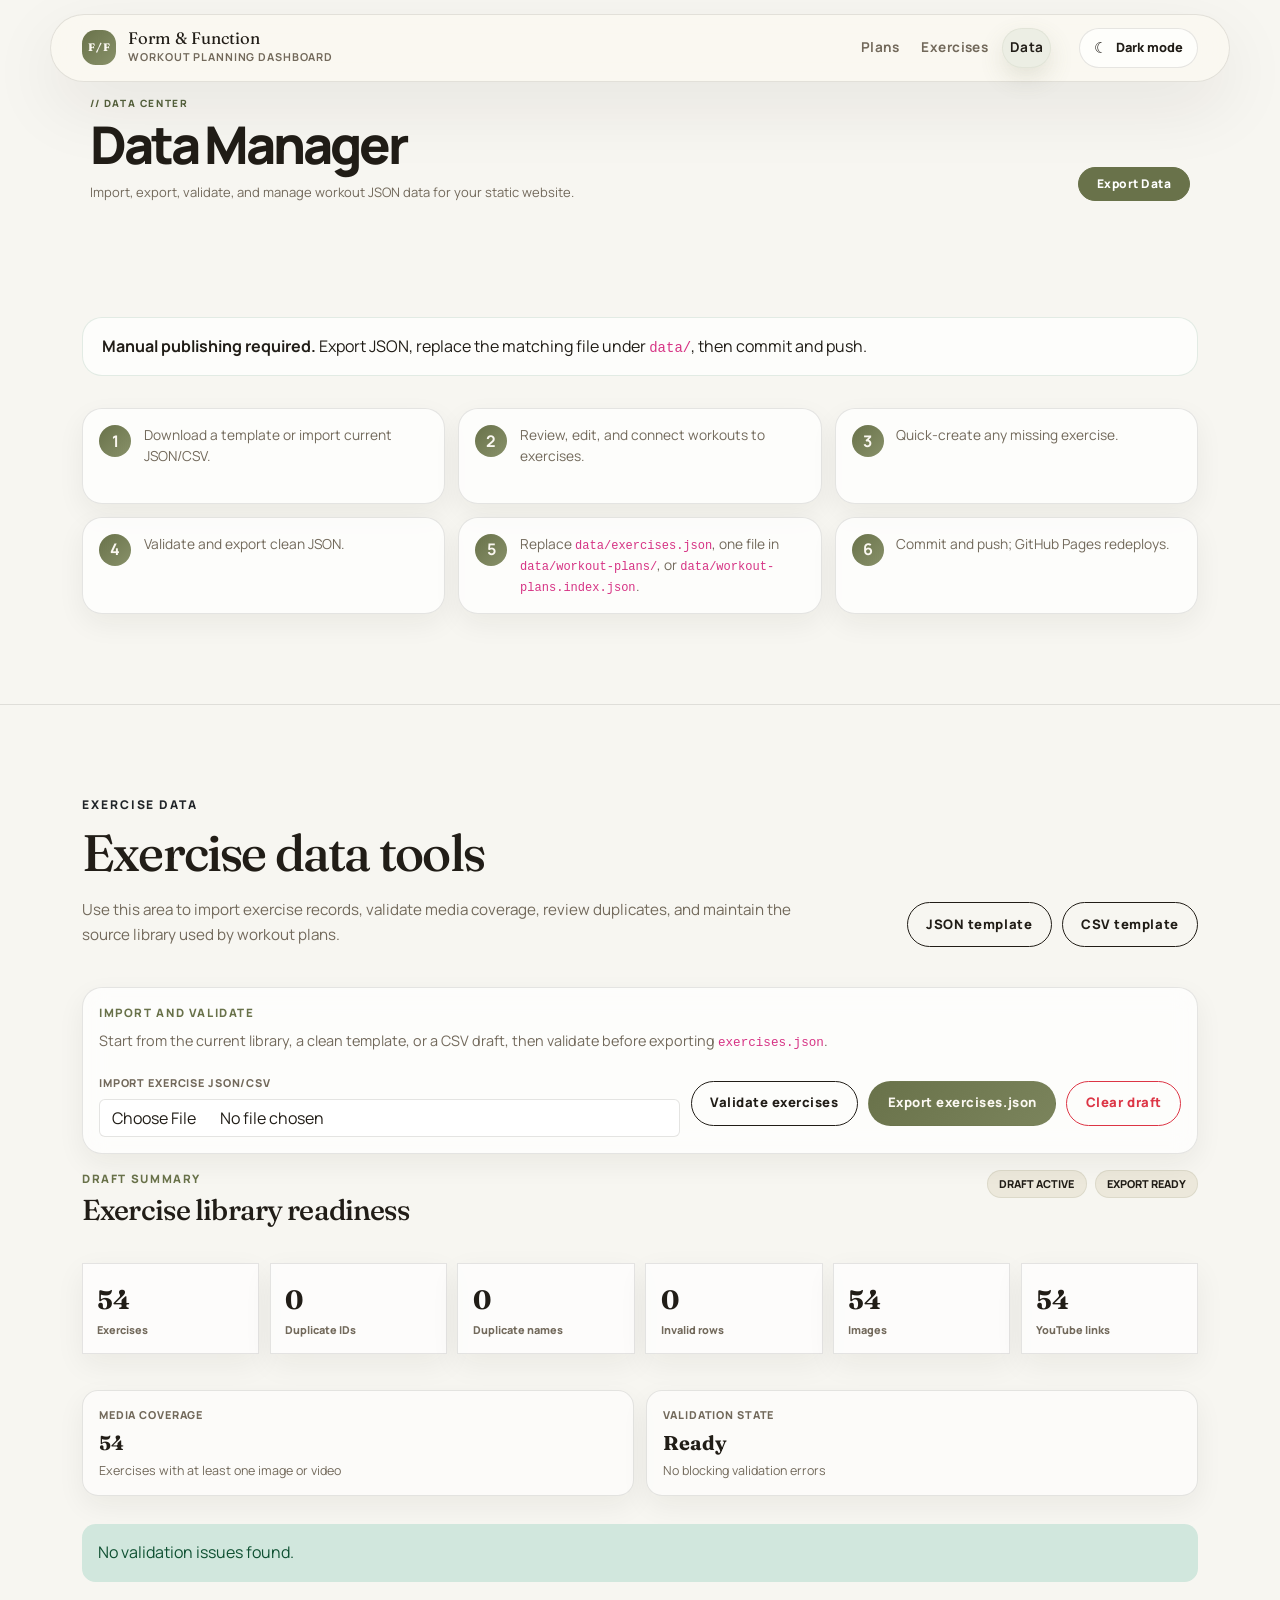
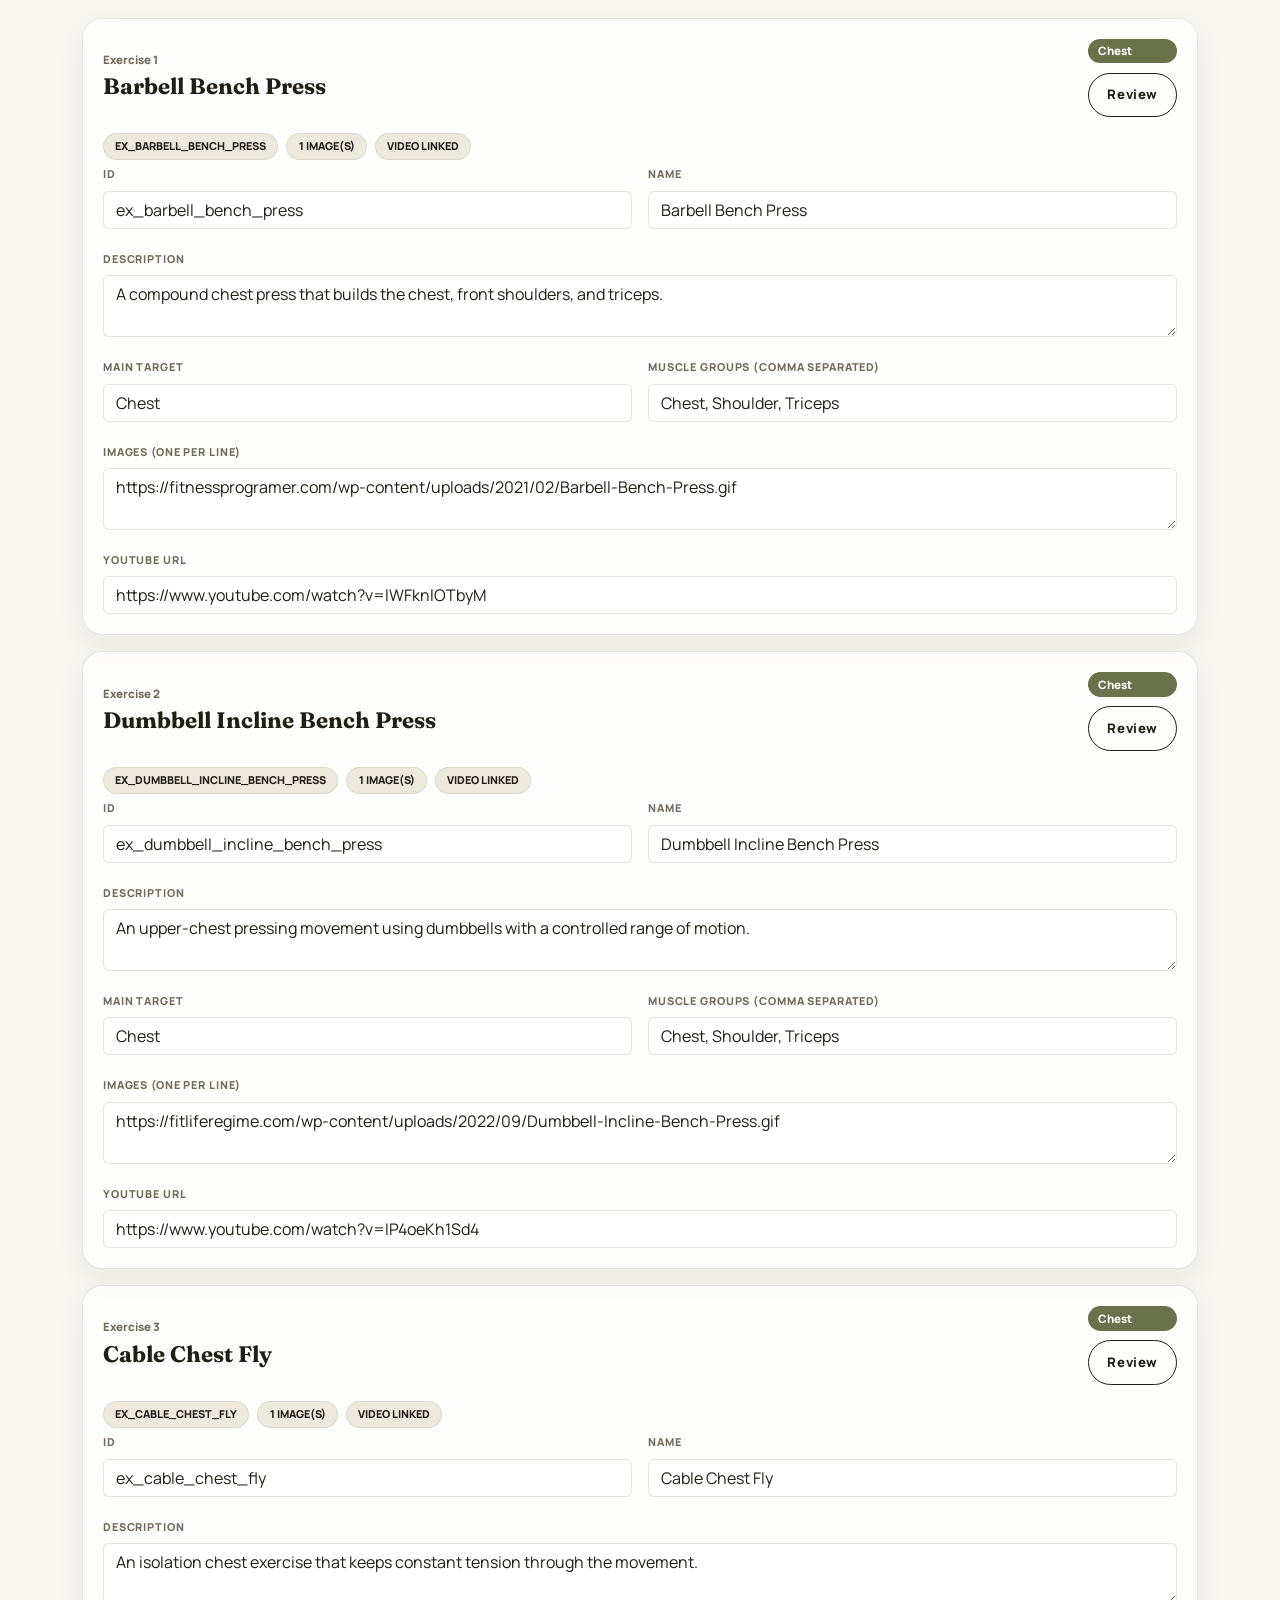
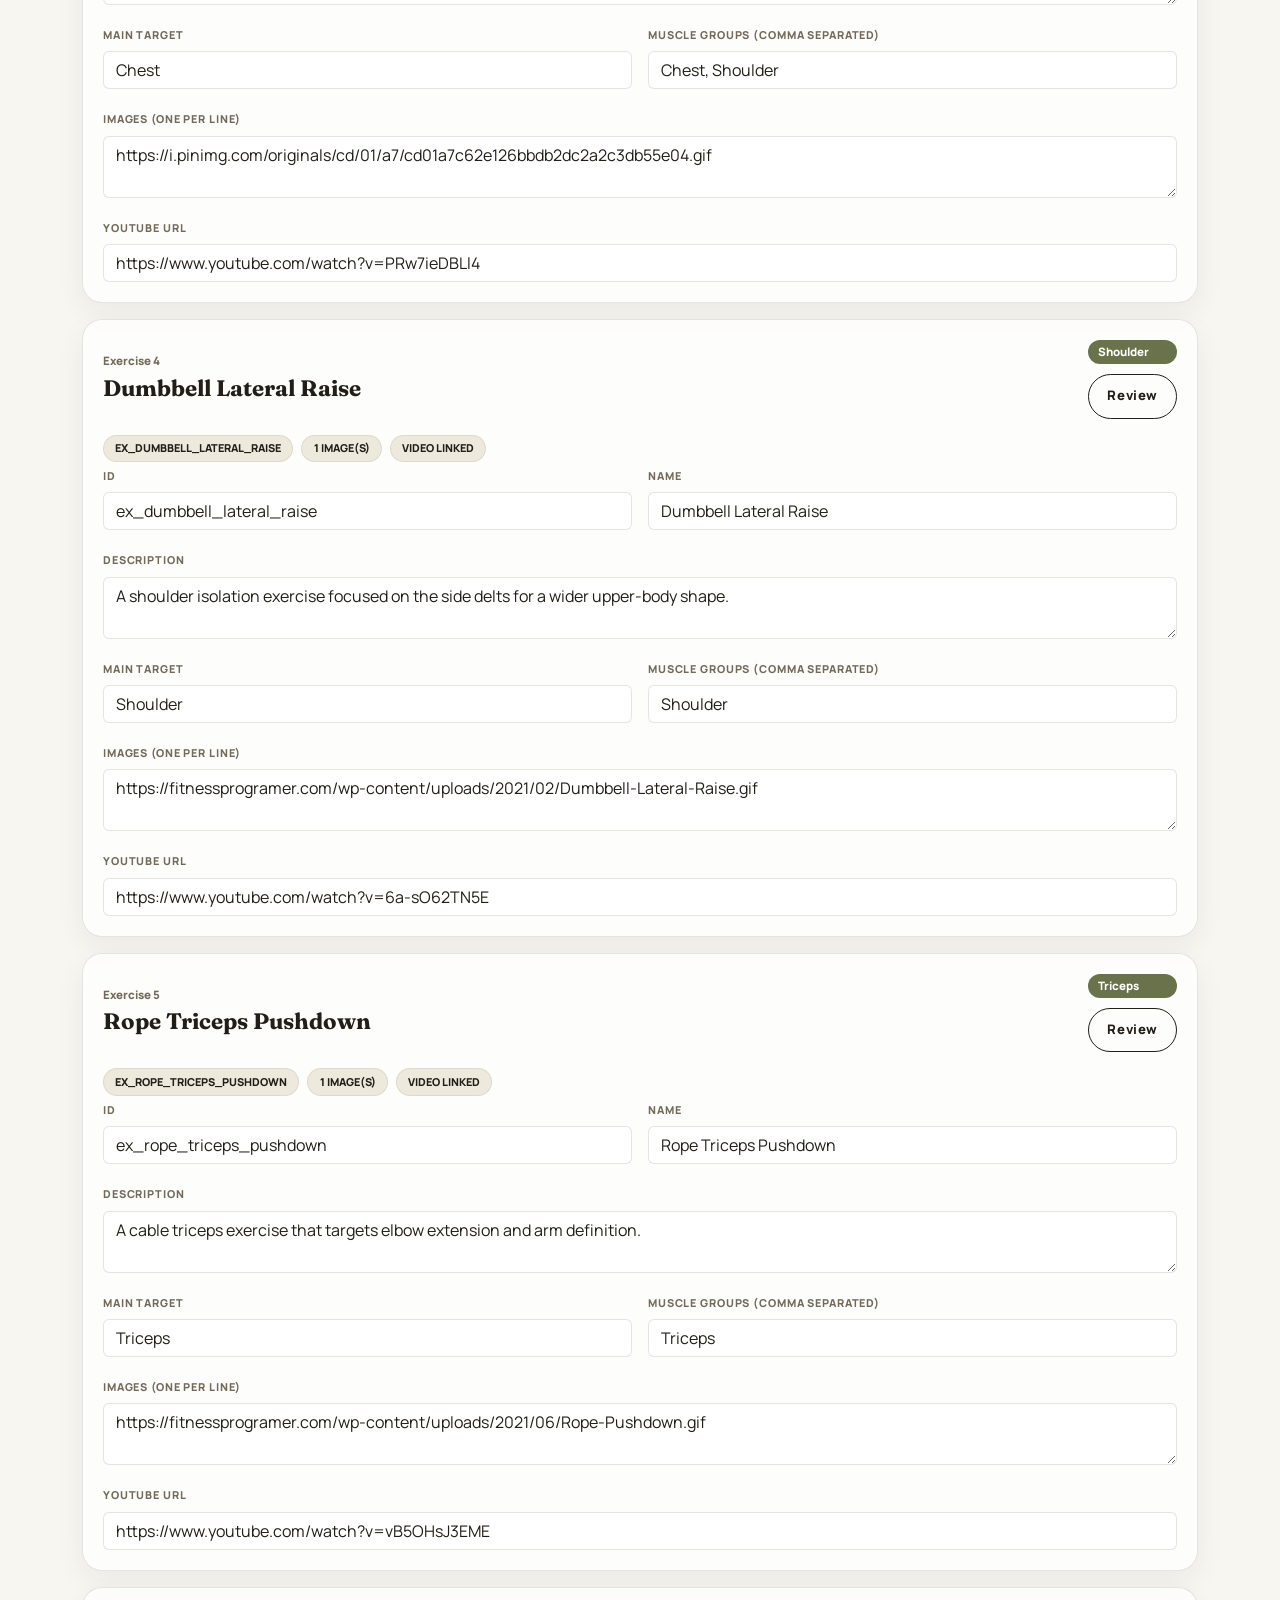
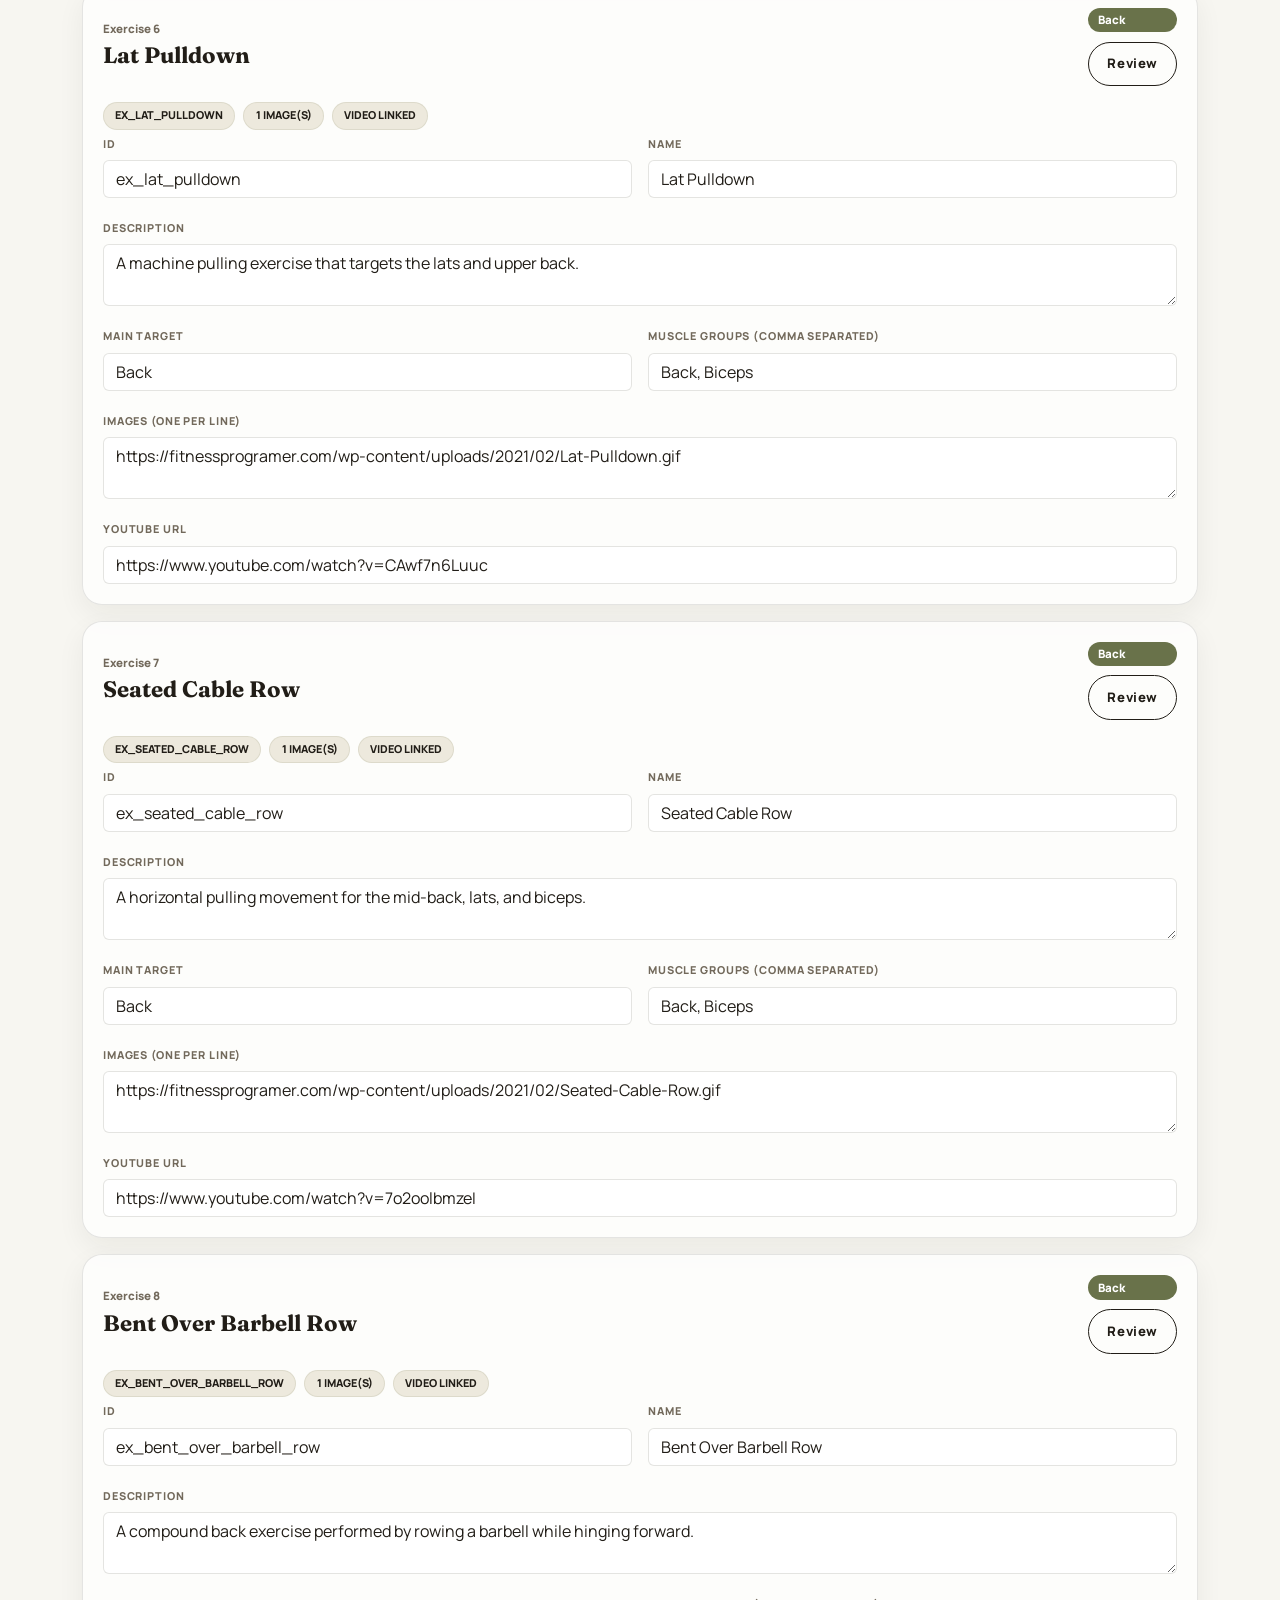
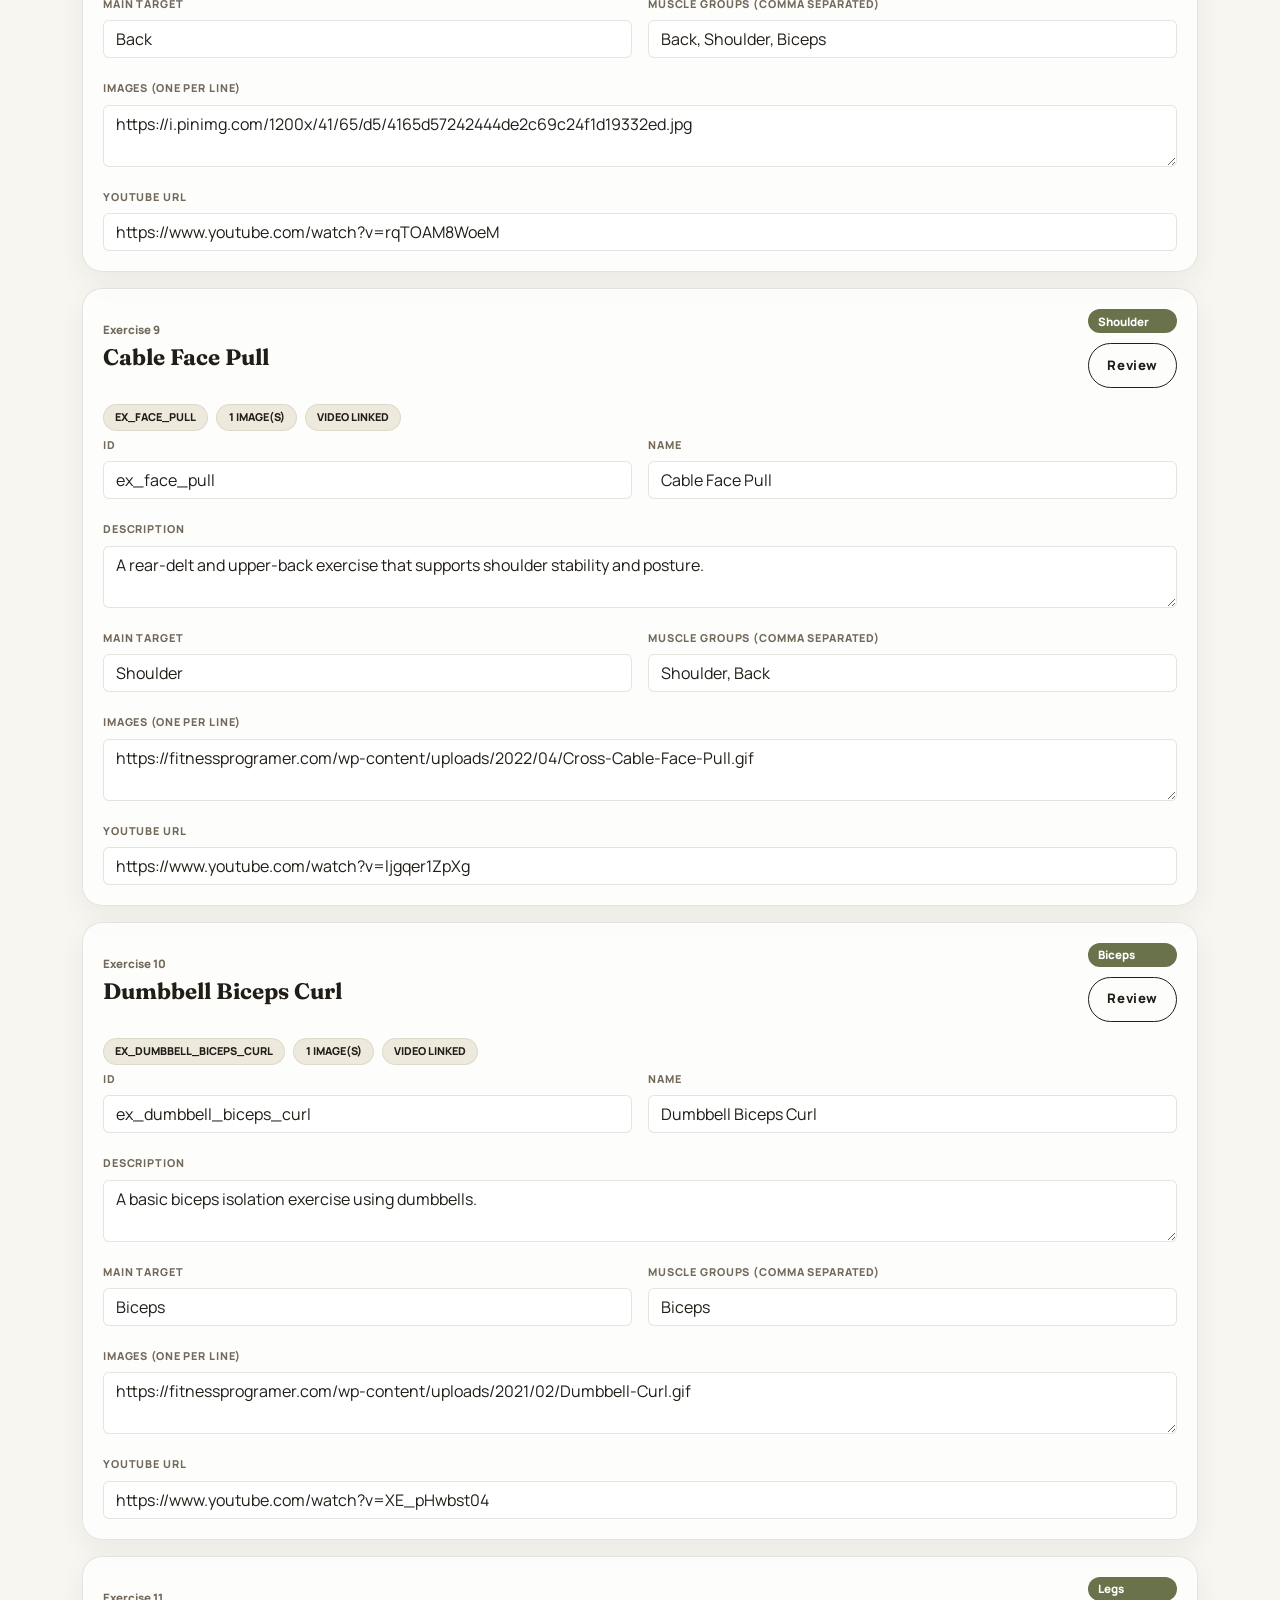
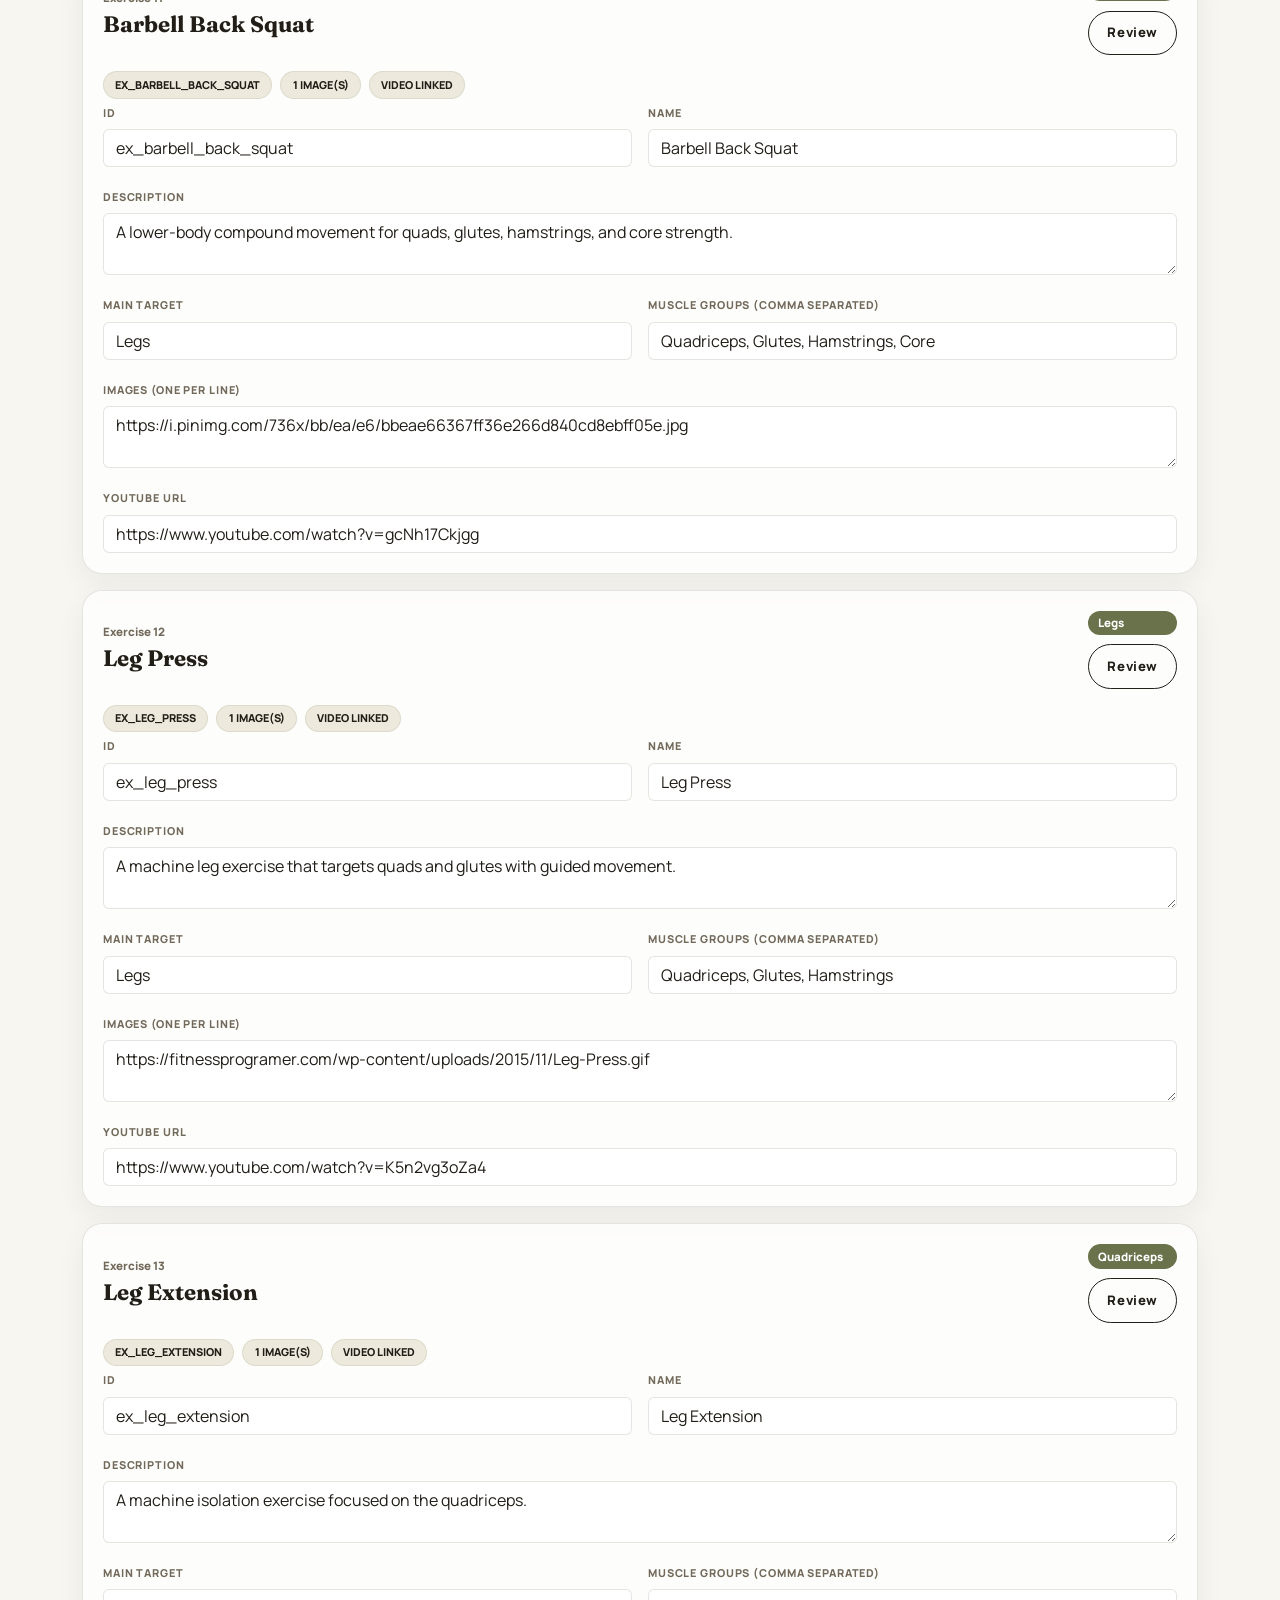
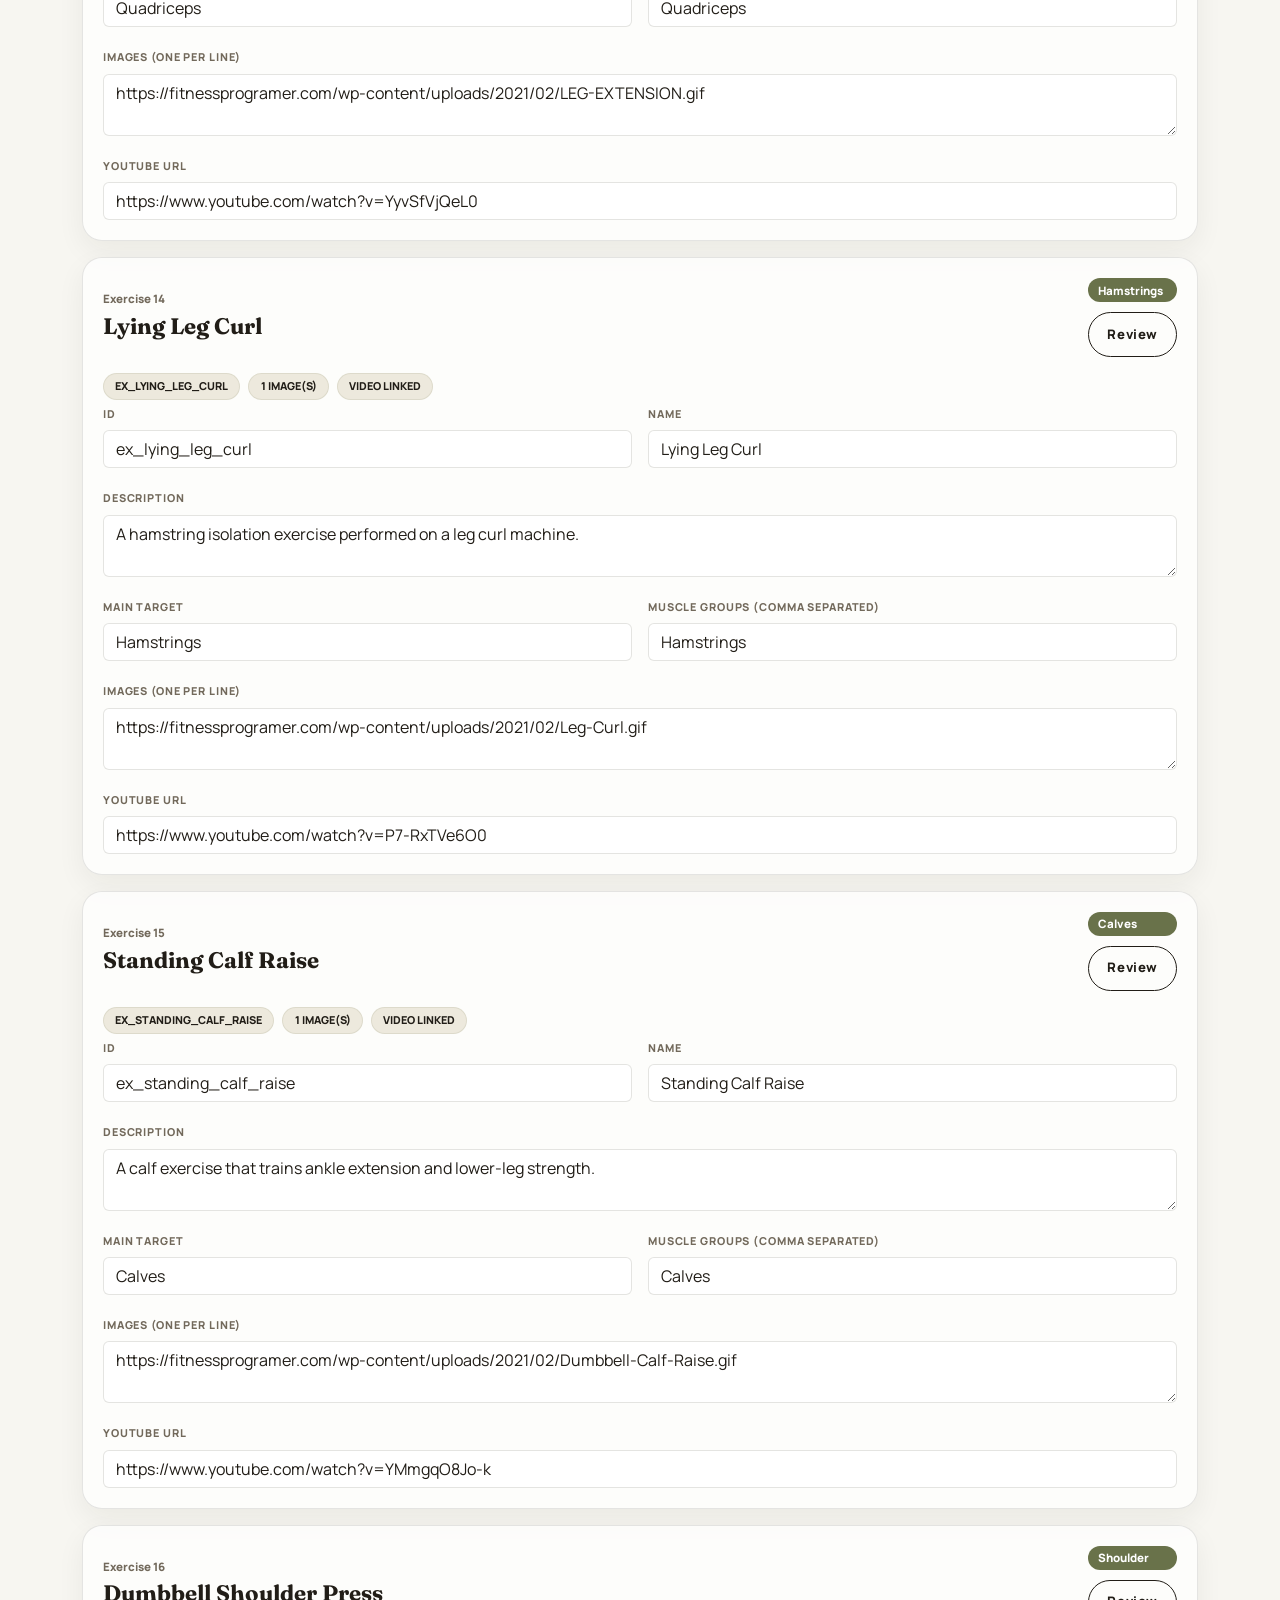
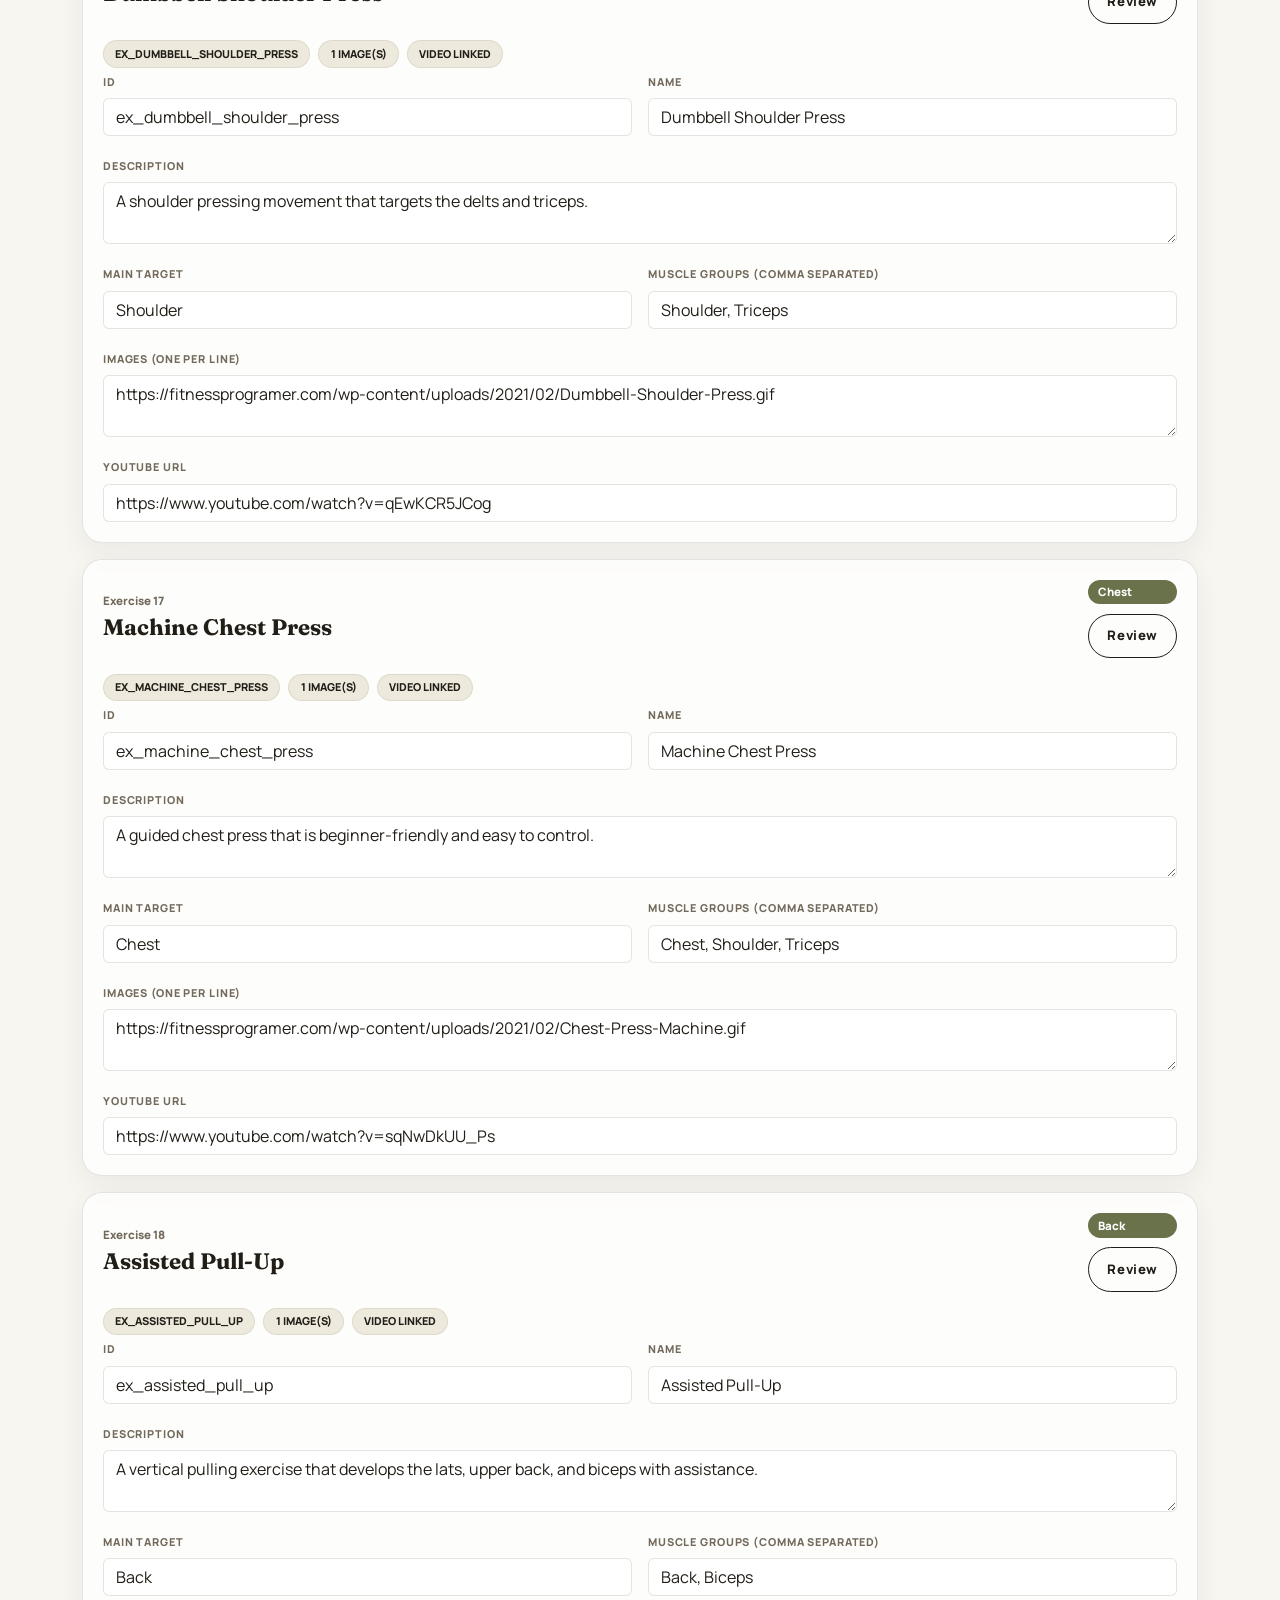
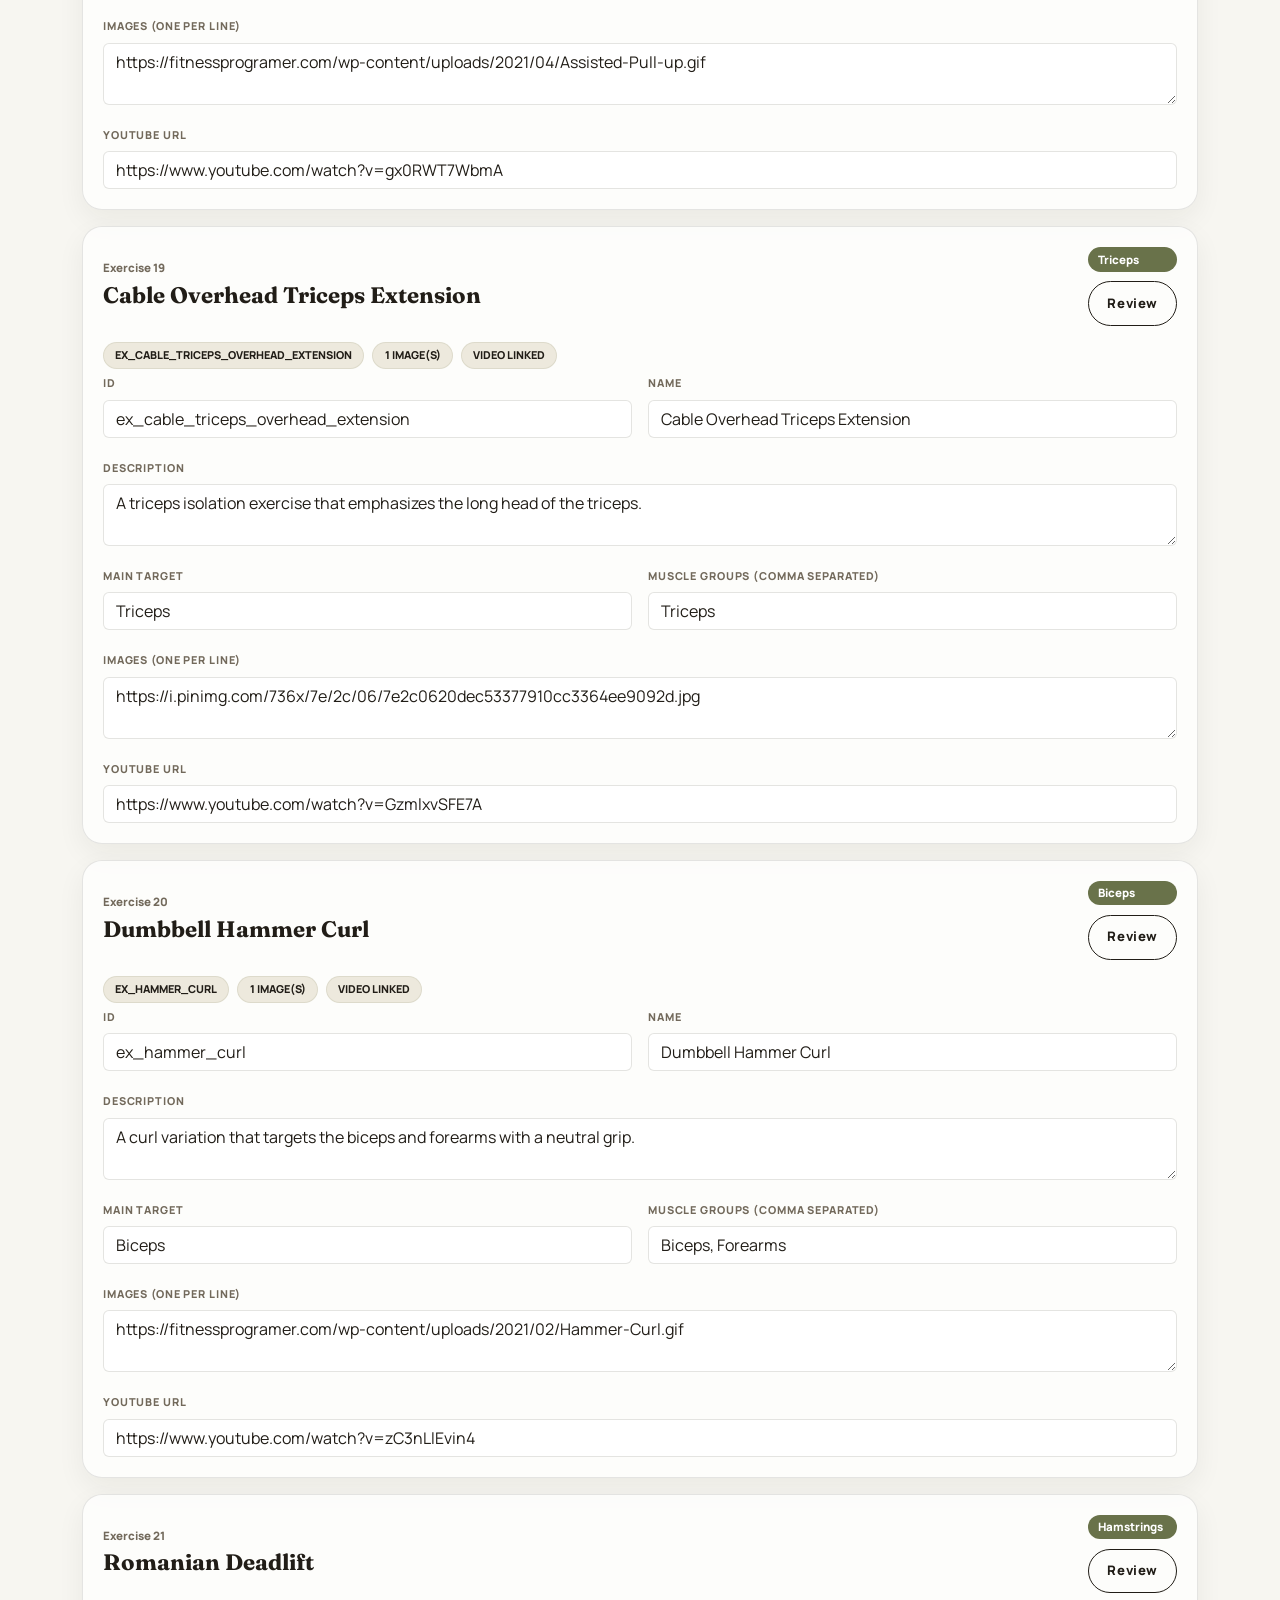
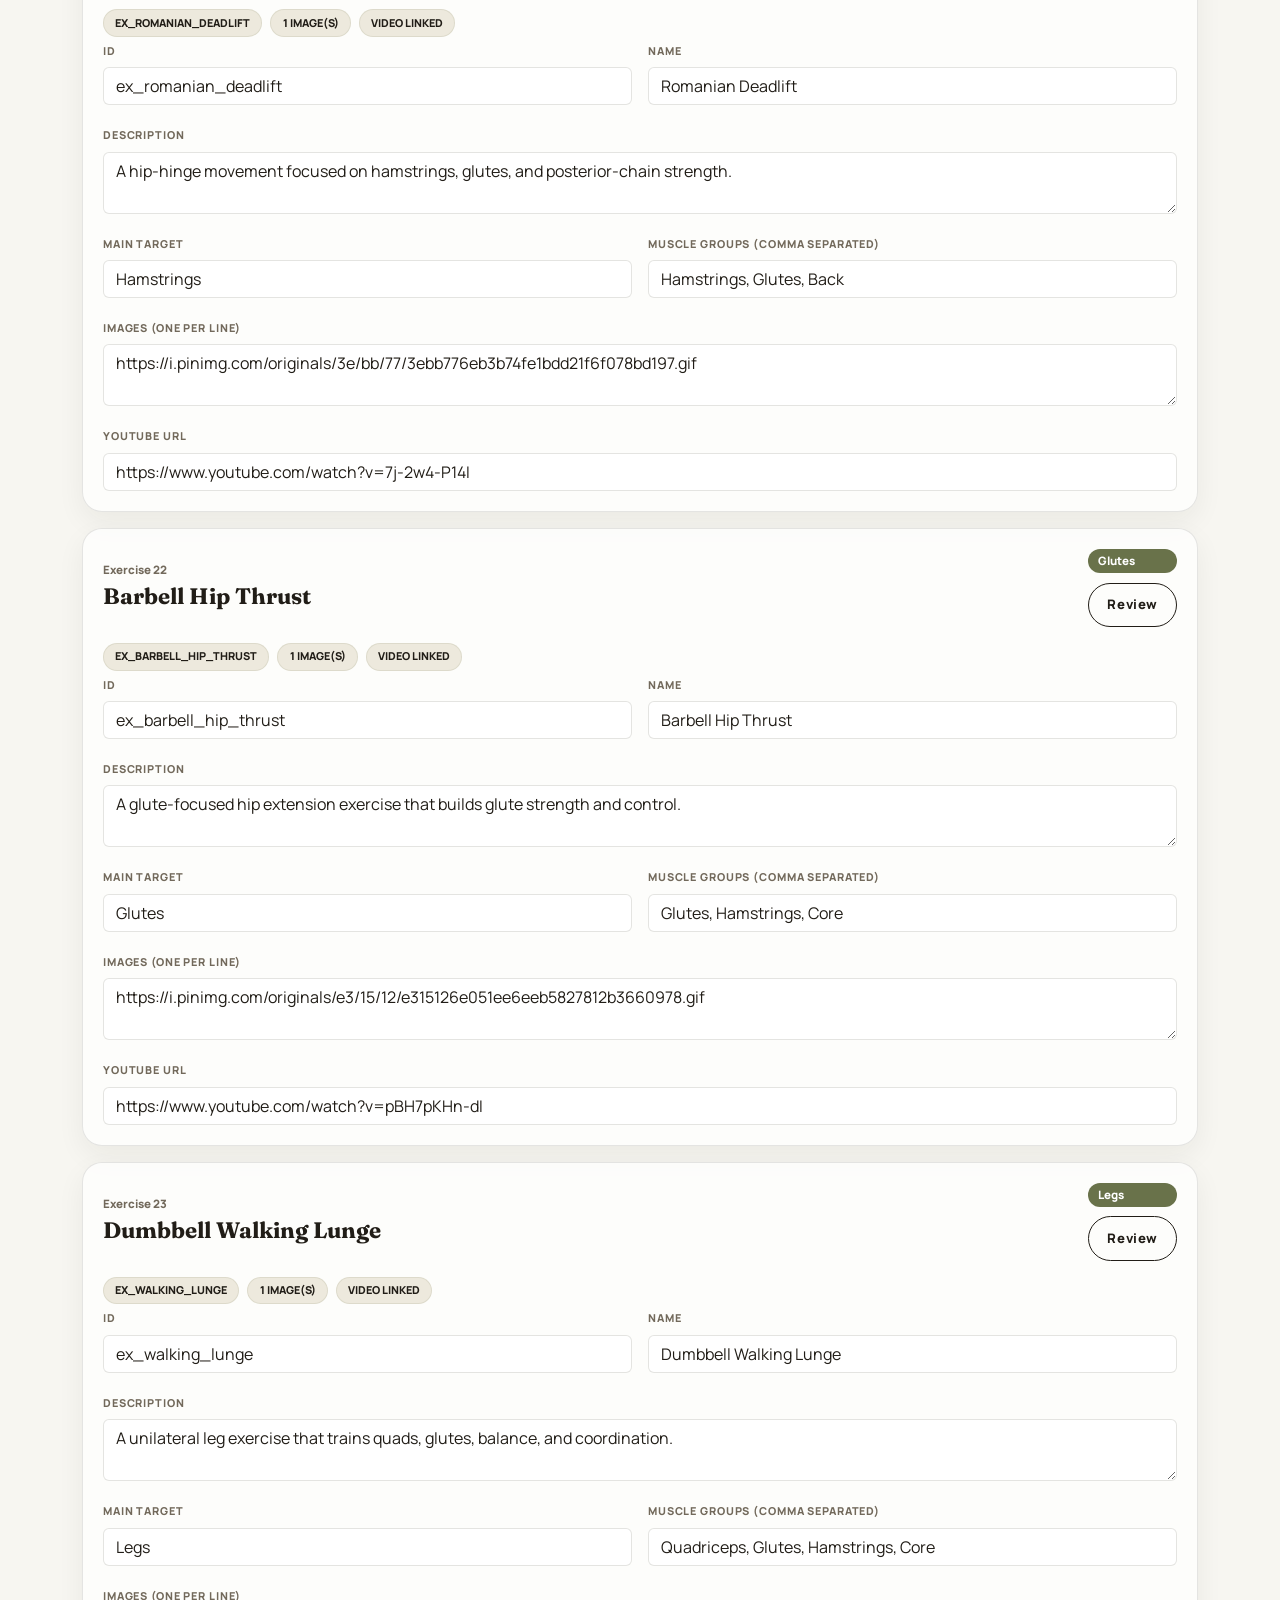
==== commit 36f6a4db: "[v3] | Update UI and add Logic each workout plan Json is workout plan." ====
--- a/data-manager.html
+++ b/data-manager.html
@@ -19,51 +19,59 @@
       document.documentElement.setAttribute("data-theme", theme);
     })();
   </script>
-  <link rel="stylesheet" href="./assets/css/main.css" />
+  <link rel="stylesheet" href="./assets/scss/main.css" />
 </head>
 <body>
   <nav class="navbar navbar-expand-md navbar-light home-navbar" aria-label="Primary navigation">
     <div class="container">
-      <a class="navbar-brand" href="./index.html">
-        <span class="brand-mark" aria-hidden="true">F/F</span>
-        Form &amp; Function
-      </a>
-      <button class="navbar-toggler" type="button" data-bs-toggle="collapse" data-bs-target="#mainNavigation"
-        aria-controls="mainNavigation" aria-expanded="false" aria-label="Toggle navigation">
-        <span class="navbar-toggler-icon"></span>
-      </button>
+      <div class="site-nav-shell">
+        <a class="navbar-brand" href="./index.html">
+          <span class="brand-mark" aria-hidden="true">F/F</span>
+          <span class="brand-copy">
+            <span class="brand-name">Form &amp; Function</span>
+            <span class="brand-subtitle">Workout planning dashboard</span>
+          </span>
+        </a>
+        <button class="navbar-toggler" type="button" data-bs-toggle="collapse" data-bs-target="#mainNavigation"
+          aria-controls="mainNavigation" aria-expanded="false" aria-label="Toggle navigation">
+          <span class="navbar-toggler-icon"></span>
+        </button>
+      </div>
       <div class="collapse navbar-collapse" id="mainNavigation">
-        <ul class="navbar-nav ms-auto">
-          <li class="nav-item"><a class="nav-link" href="./index.html">Plans</a></li>
-          <li class="nav-item"><a class="nav-link" href="./exercises.html">Exercises</a></li>
-          <li class="nav-item"><a class="nav-link active" aria-current="page" href="./data-manager.html">Data</a></li>
-        </ul>
-        <button
-          class="theme-toggle"
-          type="button"
-          data-theme-toggle
-          aria-label="Switch to dark mode"
-          aria-pressed="false"
-        >
-          <span class="theme-toggle-icon" aria-hidden="true"></span>
-          <span class="theme-toggle-label">Dark mode</span>
-        </button>
+        <div class="site-nav-panel ms-auto">
+          <ul class="navbar-nav site-nav-links">
+            <li class="nav-item"><a class="nav-link" href="./index.html">Plans</a></li>
+            <li class="nav-item"><a class="nav-link" href="./exercises.html">Exercises</a></li>
+            <li class="nav-item"><a class="nav-link active" aria-current="page" href="./data-manager.html">Data</a></li>
+          </ul>
+          <button
+            class="theme-toggle"
+            type="button"
+            data-theme-toggle
+            aria-label="Switch to dark mode"
+            aria-pressed="false"
+          >
+            <span class="theme-toggle-icon" aria-hidden="true"></span>
+            <span class="theme-toggle-label">Dark mode</span>
+          </button>
+        </div>
       </div>
     </div>
   </nav>
 
   <main id="data-manager-page">
-    <header class="manager-hero">
-      <div class="container">
-        <div class="page-hero-shell">
-          <div class="page-hero-copy">
-            <p class="eyebrow mb-3">Browser-based preparation tool</p>
-            <h1 class="page-hero-title mb-3">Prepare clean data without touching the repo directly.</h1>
-            <p class="page-hero-text mb-0">
-              Import, review, validate, and export temporary drafts. This page cannot write to the
-              repository or push to GitHub, so publishing still happens through JSON replacement and
-              commit flow.
+    <header class="page-banner" aria-labelledby="data-manager-banner-title">
+      <div class="page-banner__content">
+        <p class="page-banner__eyebrow">// DATA CENTER</p>
+        <div class="page-banner__main">
+          <div class="page-banner__text">
+            <h1 id="data-manager-banner-title" class="page-banner__title">Data Manager</h1>
+            <p class="page-banner__description">
+              Import, export, validate, and manage workout JSON data for your static website.
             </p>
+          </div>
+          <div class="page-banner__actions">
+            <button class="btn btn--primary btn--sm" type="button" data-export="exercises">Export Data</button>
           </div>
         </div>
       </div>
@@ -81,7 +89,7 @@
           <div><strong>2</strong><span>Review, edit, and connect workouts to exercises.</span></div>
           <div><strong>3</strong><span>Quick-create any missing exercise.</span></div>
           <div><strong>4</strong><span>Validate and export clean JSON.</span></div>
-          <div><strong>5</strong><span>Replace <code>data/exercises.json</code> or <code>data/workout-plans.json</code>.</span></div>
+          <div><strong>5</strong><span>Replace <code>data/exercises.json</code>, one file in <code>data/workout-plans/</code>, or <code>data/workout-plans.index.json</code>.</span></div>
           <div><strong>6</strong><span>Commit and push; GitHub Pages redeploys.</span></div>
         </div>
       </div>
@@ -93,6 +101,7 @@
           <div>
             <p class="eyebrow text-dark mb-2">Exercise data</p>
             <h2 id="exercise-tools-heading" class="mb-0">Exercise data tools</h2>
+            <p class="manager-section-copy mb-0">Use this area to import exercise records, validate media coverage, review duplicates, and maintain the source library used by workout plans.</p>
           </div>
           <div class="manager-actions">
             <button class="btn btn-outline-dark" type="button" data-template="exercise-json">JSON template</button>
@@ -100,13 +109,19 @@
           </div>
         </div>
         <div class="import-bar">
-          <div>
-            <label for="exercise-file" class="form-label">Import Exercise JSON/CSV</label>
-            <input id="exercise-file" class="form-control" type="file" accept=".json,.csv,application/json,text/csv" />
-          </div>
-          <button id="validate-exercises" class="btn btn-outline-dark" type="button">Validate exercises</button>
-          <button id="export-exercises" class="btn btn-dark" type="button">Export exercises.json</button>
-          <button id="clear-exercises" class="btn btn-outline-danger" type="button">Clear draft</button>
+          <div class="import-bar-copy">
+            <p class="import-bar-kicker mb-1">Import and validate</p>
+            <p class="import-bar-text mb-0">Start from the current library, a clean template, or a CSV draft, then validate before exporting <code>exercises.json</code>.</p>
+          </div>
+          <div class="import-bar-controls">
+            <div>
+              <label for="exercise-file" class="form-label">Import Exercise JSON/CSV</label>
+              <input id="exercise-file" class="form-control" type="file" accept=".json,.csv,application/json,text/csv" />
+            </div>
+            <button id="validate-exercises" class="btn btn-outline-dark" type="button">Validate exercises</button>
+            <button id="export-exercises" class="btn btn-dark" type="button">Export exercises.json</button>
+            <button id="clear-exercises" class="btn btn-outline-danger" type="button">Clear draft</button>
+          </div>
         </div>
         <div id="exercise-import-message" class="manager-message" aria-live="polite"></div>
         <div id="exercise-preview"></div>
@@ -120,6 +135,7 @@
           <div>
             <p class="eyebrow text-dark mb-2">Plan data</p>
             <h2 id="plan-tools-heading" class="mb-0">Workout plan data tools</h2>
+            <p class="manager-section-copy mb-0">This editor works on one plan file at a time while also keeping the matching <code>workout-plans.index.json</code> entry in sync.</p>
           </div>
           <div class="manager-actions">
             <button class="btn btn-outline-dark" type="button" data-template="plan-json">JSON template</button>
@@ -127,13 +143,20 @@
           </div>
         </div>
         <div class="import-bar">
-          <div>
-            <label for="plan-file" class="form-label">Import Workout Plan JSON/CSV</label>
-            <input id="plan-file" class="form-control" type="file" accept=".json,.csv,application/json,text/csv" />
-          </div>
-          <button id="validate-plans" class="btn btn-outline-dark" type="button">Validate plans</button>
-          <button id="export-plans" class="btn btn-dark" type="button">Export workout-plans.json</button>
-          <button id="clear-plans" class="btn btn-outline-danger" type="button">Clear draft</button>
+          <div class="import-bar-copy">
+            <p class="import-bar-kicker mb-1">Plan and index maintenance</p>
+            <p class="import-bar-text mb-0">Import a single plan JSON/CSV or load <code>workout-plans.index.json</code> to update the discoverability layer separately.</p>
+          </div>
+          <div class="import-bar-controls">
+            <div>
+              <label for="plan-file" class="form-label">Import Workout Plan JSON/CSV</label>
+              <input id="plan-file" class="form-control" type="file" accept=".json,.csv,application/json,text/csv" />
+            </div>
+            <button id="validate-plans" class="btn btn-outline-dark" type="button">Validate plan</button>
+            <button id="export-plans" class="btn btn-dark" type="button">Export current plan JSON</button>
+            <button id="export-plan-index" class="btn btn-outline-dark" type="button">Export workout-plans.index.json</button>
+            <button id="clear-plans" class="btn btn-outline-danger" type="button">Clear draft</button>
+          </div>
         </div>
         <div id="plan-import-message" class="manager-message" aria-live="polite"></div>
         <div id="plan-preview"></div>
@@ -147,10 +170,12 @@
           <div>
             <p class="eyebrow text-dark mb-2">Final review</p>
             <h2 id="combined-review-heading" class="mb-0">Combined review</h2>
+            <p class="manager-section-copy mb-0">Review the current exercise draft, single-plan draft, and index draft together before downloading production-ready JSON files.</p>
           </div>
           <div class="manager-actions">
             <button class="btn btn-outline-dark" type="button" data-export="exercises">Export exercises.json</button>
-            <button class="btn btn-dark" type="button" data-export="plans">Export workout-plans.json</button>
+            <button class="btn btn-dark" type="button" data-export="plans">Export current plan JSON</button>
+            <button class="btn btn-outline-dark" type="button" data-export="plan-index">Export workout-plans.index.json</button>
           </div>
         </div>
         <div id="combined-review" aria-live="polite"></div>
--- a/assets/scss/main.css
+++ b/assets/scss/main.css
@@ -0,0 +1,2428 @@
+@charset "UTF-8";
+@import url("https://fonts.googleapis.com/css2?family=Fraunces:wght@500;600;700&family=Manrope:wght@400;500;600;700;800&display=swap");
+:root {
+  --color-bg: #f7f6f1;
+  --color-surface: #ffffff;
+  --color-text: #211d17;
+  --color-muted: #72695b;
+  --color-primary: #69724a;
+  --color-primary-dark: #56623d;
+  --color-primary-soft: #eceee4;
+  --color-border: rgba(33, 29, 23, 0.11);
+  --text-primary: var(--color-text);
+  --text-muted: var(--color-muted);
+  --text-inverse: #fbf8f1;
+  --text-inverse-soft: rgba(251, 248, 241, 0.72);
+  --surface-page: var(--color-bg);
+  --surface-card: var(--color-surface);
+  --surface-primary: var(--color-primary);
+  --surface-primary-soft: var(--color-primary-soft);
+  --surface-panel: rgba(255, 255, 255, 0.72);
+  --surface-strong: rgba(255, 255, 255, 0.82);
+  --surface-alt: var(--color-primary-soft);
+  --surface-dark: #211d17;
+  --surface-shell: rgba(255, 252, 246, 0.62);
+  --surface-cream: rgba(247, 243, 234, 0.92);
+  --border-soft: var(--color-border);
+  --shell-border: rgba(255, 255, 255, 0.65);
+  --hero-panel-border: rgba(105, 114, 74, 0.12);
+  --radius-pill: 999px;
+  --radius-lg: 24px;
+  --radius-md: 16px;
+  --radius-sm: 10px;
+  --shadow-soft: 0 18px 50px rgba(33, 33, 25, 0.08);
+  --shadow-card: 0 10px 28px rgba(33, 33, 25, 0.06);
+  --shadow: 0 24px 70px rgba(34, 28, 20, 0.08);
+  --card-shadow-soft: var(--shadow-card);
+  --container-width: 1100px;
+  --container-shell-width: 1180px;
+  --header-height: 44px;
+  --z-header: 1040;
+  --space-1: 4px;
+  --space-2: 8px;
+  --space-3: 12px;
+  --space-4: 16px;
+  --space-5: 24px;
+  --space-6: 32px;
+  --space-7: 48px;
+  --font-family-heading: "Fraunces", Georgia, serif;
+  --font-family-body: "Manrope", system-ui, sans-serif;
+  --font-heading: var(--font-family-heading);
+  --font-body: var(--font-family-body);
+  --font-size-xs: 11px;
+  --font-size-sm: 13px;
+  --font-size-md: 15px;
+  --font-size-lg: 18px;
+  --font-size-eyebrow: 10px;
+  --font-size-page-title: clamp(38px, 5vw, 52px);
+  --font-size-body-sm: 13px;
+  --ink: var(--text-primary);
+  --ink-soft: var(--text-muted);
+  --paper: var(--surface-page);
+  --paper-light: var(--surface-card);
+  --moss: var(--color-primary);
+  --lime: #d9dfbf;
+  --line: var(--border-soft);
+  --color-accent: var(--color-primary-soft);
+  --color-accent-contrast: #211d17;
+  --nav-bg: rgba(251, 248, 241, 0.74);
+  --nav-link: var(--color-muted);
+  --nav-link-active-bg: var(--color-primary-soft);
+  --nav-link-active-text: var(--color-text);
+  --nav-toggler-border: var(--color-border);
+  --accent-gradient: linear-gradient(135deg, var(--color-primary), #889169);
+  --badge-bg: var(--color-primary);
+  --badge-text: #ffffff;
+  --muted-panel: #f0ebdf;
+  --warning-border: rgba(63, 125, 88, 0.14);
+  --success-bg: #d1e7dd;
+  --success-text: #0f5132;
+  --error-bg: #f8d7da;
+  --error-text: #842029;
+  --warning-bg: #fff3cd;
+  --warning-text: #664d03;
+  --toggle-bg: rgba(255, 255, 255, 0.7);
+  --toggle-border: var(--color-border);
+  --toggle-text: var(--color-text);
+  --focus-ring: rgba(63, 125, 88, 0.18);
+  color-scheme: light;
+}
+
+:root[data-theme=dark] {
+  --color-bg: #171511;
+  --color-surface: #1f1b15;
+  --color-text: #f4efe4;
+  --color-muted: #b4ab9c;
+  --color-primary: #aab38a;
+  --color-primary-dark: #889169;
+  --color-primary-soft: #2f3123;
+  --color-border: rgba(245, 239, 230, 0.1);
+  --text-primary: var(--color-text);
+  --text-muted: var(--color-muted);
+  --text-inverse: var(--color-text);
+  --text-inverse-soft: rgba(245, 239, 230, 0.74);
+  --surface-page: var(--color-bg);
+  --surface-card: var(--color-surface);
+  --surface-primary: var(--color-primary);
+  --surface-primary-soft: var(--color-primary-soft);
+  --surface-panel: rgba(39, 35, 28, 0.76);
+  --surface-strong: rgba(39, 35, 28, 0.9);
+  --surface-alt: var(--color-primary-soft);
+  --surface-dark: #0f0f0d;
+  --surface-shell: rgba(39, 35, 28, 0.82);
+  --surface-cream: rgba(39, 35, 28, 0.9);
+  --border-soft: var(--color-border);
+  --shell-border: rgba(245, 239, 230, 0.08);
+  --hero-panel-border: rgba(105, 114, 74, 0.12);
+  --shadow-soft: 0 18px 50px rgba(0, 0, 0, 0.32);
+  --shadow-card: 0 10px 28px rgba(0, 0, 0, 0.24);
+  --shadow: 0 26px 64px rgba(0, 0, 0, 0.45);
+  --card-shadow-soft: var(--shadow-card);
+  --nav-bg: rgba(23, 21, 17, 0.74);
+  --nav-link: var(--color-muted);
+  --nav-link-active-bg: var(--color-primary-soft);
+  --nav-link-active-text: var(--color-text);
+  --nav-toggler-border: rgba(236, 241, 234, 0.16);
+  --accent-gradient: linear-gradient(135deg, var(--color-primary), #889169);
+  --badge-bg: var(--color-primary);
+  --badge-text: #10100d;
+  --muted-panel: #26221c;
+  --warning-border: rgba(116, 165, 127, 0.18);
+  --success-bg: #123227;
+  --success-text: #9fd8bc;
+  --error-bg: #3b1d22;
+  --error-text: #f4b5be;
+  --warning-bg: #40331a;
+  --warning-text: #f2db9c;
+  --toggle-bg: var(--color-primary-soft);
+  --toggle-border: rgba(236, 241, 234, 0.12);
+  --toggle-text: var(--color-text);
+  --focus-ring: rgba(116, 165, 127, 0.26);
+  color-scheme: dark;
+}
+
+.workout-day-accordion {
+  border: 1px solid var(--line) !important;
+  border-radius: 1.4rem !important;
+  overflow: hidden;
+}
+
+.workout-day-accordion .accordion-button {
+  background: var(--surface-elevated);
+  box-shadow: none;
+  color: var(--ink);
+}
+
+.workout-day-accordion .accordion-button:not(.collapsed) {
+  background: var(--surface-alt);
+  color: var(--ink);
+}
+
+.workout-day-accordion .accordion-button:focus {
+  box-shadow: inset 0 0 0 3px rgba(47, 93, 69, 0.28);
+}
+
+html {
+  min-width: 320px;
+}
+
+body {
+  background: var(--color-bg);
+  color: var(--ink);
+  font-family: var(--font-body);
+  line-height: 1.6;
+  min-height: 100vh;
+  -webkit-font-smoothing: antialiased;
+  text-rendering: optimizeLegibility;
+}
+
+a {
+  color: inherit;
+}
+
+::selection {
+  background: rgba(105, 114, 74, 0.2);
+  color: var(--ink);
+}
+
+@media (prefers-reduced-motion: reduce) {
+  *,
+  *::before,
+  *::after {
+    scroll-behavior: auto !important;
+    transition-duration: 0.01ms !important;
+  }
+  .story-progress-fill.is-active {
+    animation: none;
+    width: 100%;
+  }
+}
+.section-kicker,
+.eyebrow {
+  font-size: 0.75rem;
+  font-weight: 800;
+  letter-spacing: 0.16em;
+  text-transform: uppercase;
+}
+
+.eyebrow {
+  color: var(--lime);
+}
+
+.section-title {
+  color: var(--color-text);
+  font-family: var(--font-heading);
+  font-size: clamp(2.2rem, 4vw, 3.5rem);
+  letter-spacing: -0.035em;
+  line-height: 1.02;
+  text-wrap: balance;
+}
+
+.display-title {
+  font-family: var(--font-heading);
+  font-size: clamp(2.8rem, 7vw, 5.8rem);
+  letter-spacing: -0.055em;
+  line-height: 0.98;
+  max-width: 13ch;
+  text-wrap: balance;
+}
+
+.hero-copy {
+  color: var(--color-muted);
+  font-size: 1.05rem;
+  line-height: 1.7;
+  max-width: 42rem;
+}
+
+.detail-description code {
+  color: var(--moss);
+}
+
+.dashboard-panel,
+.surface-panel,
+.toolbar-panel,
+.form-shell {
+  background: var(--surface-panel);
+  border: 1px solid var(--line);
+  border-radius: var(--radius-md);
+}
+
+.dashboard-card,
+.surface-card {
+  background: var(--surface-card);
+  border: 1px solid var(--line);
+  border-radius: var(--radius-lg);
+  box-shadow: var(--card-shadow-soft);
+}
+
+.dashboard-shell-card {
+  background: var(--surface-shell);
+  border: 1px solid var(--shell-border);
+  border-radius: var(--radius-xl);
+  box-shadow: var(--shadow);
+}
+
+.dashboard-chip,
+.meta-chip,
+.plan-meta-chip {
+  align-items: center;
+  background: rgba(233, 228, 214, 0.82);
+  border: 1px solid rgba(105, 114, 74, 0.12);
+  border-radius: 999px;
+  color: var(--ink);
+  display: inline-flex;
+  font-size: 0.68rem;
+  font-weight: 800;
+  letter-spacing: 0.05em;
+  line-height: 1;
+  padding: 0.5rem 0.7rem;
+  text-transform: uppercase;
+}
+
+.empty-panel {
+  background: var(--surface-elevated);
+  border: 1px dashed var(--line);
+  border-radius: var(--radius-md);
+  color: var(--ink-soft);
+  padding: 2rem;
+  text-align: center;
+}
+
+.status-panel {
+  align-items: center;
+  color: var(--ink-soft);
+  display: flex;
+  gap: 0.75rem;
+  justify-content: center;
+  min-height: 9rem;
+  padding: 2rem;
+  text-align: center;
+}
+
+.app-shell,
+.dashboard-shell {
+  width: min(100% - 1.5rem, var(--container-shell-width));
+}
+
+.grid-auto-fit {
+  display: grid;
+  gap: 1rem;
+  grid-template-columns: repeat(auto-fit, minmax(14rem, 1fr));
+}
+
+.plans-section {
+  background: var(--color-bg);
+  padding: clamp(3.5rem, 7vw, 5.5rem) 0;
+  scroll-margin-top: 1rem;
+}
+
+.section-heading {
+  align-items: end;
+  display: flex;
+  gap: 2rem;
+  justify-content: space-between;
+  margin-bottom: 2.5rem;
+}
+
+.section-heading h2 {
+  font-family: var(--font-heading);
+  font-size: clamp(2.2rem, 4vw, 3.5rem);
+  letter-spacing: -0.035em;
+}
+
+.navbar {
+  background: var(--ink);
+  border-bottom: 1px solid rgba(255, 255, 255, 0.12);
+  padding-block: 1rem;
+}
+
+.navbar-brand {
+  align-items: center;
+  display: flex;
+  font-family: var(--font-heading);
+  font-size: 1.15rem;
+  gap: 0.75rem;
+  min-width: 0;
+  text-decoration: none;
+}
+
+.brand-mark {
+  align-items: center;
+  background: var(--lime);
+  border-radius: 0.85rem;
+  color: var(--ink);
+  display: inline-flex;
+  font-family: var(--font-heading);
+  font-size: 0.68rem;
+  font-weight: 800;
+  height: 2.15rem;
+  justify-content: center;
+  letter-spacing: 0.08em;
+  width: 2.15rem;
+}
+
+.nav-link {
+  font-size: 0.9rem;
+  font-weight: 700;
+  letter-spacing: 0.04em;
+}
+
+.brand-copy {
+  display: grid;
+  gap: 0.08rem;
+  min-width: 0;
+}
+
+.brand-name {
+  font-size: 1.04rem;
+  line-height: 1;
+}
+
+.brand-subtitle {
+  color: var(--ink-soft);
+  font-family: var(--font-body);
+  font-size: 0.68rem;
+  font-weight: 700;
+  letter-spacing: 0.08em;
+  text-transform: uppercase;
+}
+
+.home-navbar {
+  backdrop-filter: blur(18px);
+  background: var(--nav-bg);
+  border: 1px solid var(--color-border);
+  border-radius: 999px;
+  box-shadow: var(--shadow);
+  margin: 0.85rem auto 0;
+  min-height: 4.25rem;
+  padding-block: 0.65rem;
+  position: sticky;
+  top: 0.75rem;
+  width: min(100% - 1.5rem, var(--container-shell-width));
+  z-index: 1040;
+}
+
+.home-navbar .container {
+  align-items: center;
+  display: flex;
+  flex-wrap: nowrap;
+  gap: 0.9rem;
+}
+
+.site-nav-shell {
+  align-items: center;
+  display: flex;
+  flex: 0 0 auto;
+  gap: 1rem;
+  justify-content: flex-start;
+  min-width: 0;
+}
+
+.home-navbar .navbar-brand {
+  color: var(--color-text);
+}
+
+.home-navbar .brand-mark {
+  background: var(--accent-gradient);
+  color: var(--text-inverse);
+}
+
+.home-navbar .navbar-collapse {
+  flex-basis: auto;
+  flex-grow: 0;
+  margin-left: auto;
+  min-width: 0;
+}
+
+.site-nav-panel {
+  align-items: center;
+  display: flex;
+  gap: 0.75rem;
+  justify-content: flex-end;
+  min-width: 0;
+}
+
+.site-nav-links {
+  align-items: center;
+  display: flex;
+  flex: 0 0 auto;
+  flex-wrap: nowrap;
+  gap: 0.35rem;
+  min-width: 0;
+}
+
+.home-navbar .navbar-toggler {
+  border-color: var(--nav-toggler-border);
+  border-radius: 999px;
+  padding: 0.35rem 0.55rem;
+}
+
+.home-navbar .navbar-toggler:focus {
+  box-shadow: 0 0 0 0.2rem var(--focus-ring);
+}
+
+.home-navbar .navbar-toggler-icon {
+  background-image: var(--bs-navbar-toggler-icon-bg);
+}
+
+.home-navbar .navbar-nav {
+  gap: 0.35rem;
+}
+
+.home-navbar .nav-link {
+  align-items: center;
+  border-radius: 999px;
+  color: var(--nav-link);
+  display: inline-flex;
+  font-size: 0.85rem;
+  letter-spacing: 0.03em;
+  min-height: 2.5rem;
+  padding: 0.55rem 0.95rem;
+}
+
+.home-navbar .nav-link:hover,
+.home-navbar .nav-link:focus {
+  background: rgba(233, 228, 214, 0.4);
+  color: var(--color-text);
+}
+
+.home-navbar .nav-link.active {
+  background: var(--nav-link-active-bg);
+  color: var(--nav-link-active-text);
+  box-shadow: inset 0 0 0 1px rgba(105, 114, 74, 0.08), 0 10px 24px rgba(105, 114, 74, 0.16);
+}
+
+.theme-toggle {
+  align-items: center;
+  background: var(--toggle-bg);
+  border: 1px solid var(--toggle-border);
+  border-radius: 999px;
+  color: var(--toggle-text);
+  display: inline-flex;
+  font-size: 0.8rem;
+  font-weight: 800;
+  gap: 0.55rem;
+  margin-left: 1rem;
+  padding: 0.55rem 0.85rem;
+  flex-shrink: 0;
+}
+
+.theme-toggle-label {
+  white-space: nowrap;
+}
+
+.theme-toggle:hover,
+.theme-toggle:focus {
+  background: var(--nav-link-active-bg);
+  color: var(--color-text);
+}
+
+.theme-toggle:focus-visible {
+  box-shadow: 0 0 0 0.2rem var(--focus-ring);
+  outline: 0;
+}
+
+.theme-toggle-icon {
+  align-items: center;
+  display: inline-flex;
+  font-size: 0.95rem;
+  justify-content: center;
+  line-height: 1;
+}
+
+.theme-toggle-icon::before {
+  content: "☾";
+}
+
+:root[data-theme=dark] .theme-toggle-icon::before {
+  content: "☀";
+}
+
+@media (max-width: 767.98px) {
+  .home-navbar {
+    border-radius: 1.5rem;
+    top: 0.5rem;
+  }
+  .home-navbar .container {
+    flex-wrap: wrap;
+    gap: 0.75rem;
+  }
+  .brand-subtitle {
+    display: none;
+  }
+  .home-navbar .navbar-collapse {
+    flex-basis: 100%;
+    margin-left: 0;
+    padding-top: 0;
+  }
+  .site-nav-panel {
+    background: var(--surface-shell);
+    border: 1px solid var(--shell-border);
+    border-radius: 1.25rem;
+    flex-direction: column;
+    padding: 0.85rem;
+    width: 100%;
+  }
+  .site-nav-links {
+    align-items: stretch;
+    gap: 0.35rem;
+    width: 100%;
+  }
+  .site-nav-links .nav-item,
+  .site-nav-links .nav-link {
+    width: 100%;
+  }
+  .home-navbar .nav-link {
+    justify-content: space-between;
+    padding-inline: 0.95rem;
+  }
+  .home-navbar .nav-link.active {
+    background: rgba(233, 228, 214, 0.82);
+    color: var(--color-text);
+    box-shadow: inset 0 0 0 1px rgba(105, 114, 74, 0.08);
+  }
+  .theme-toggle {
+    justify-content: center;
+    margin-left: 0;
+    width: 100%;
+  }
+}
+.site-footer {
+  background: var(--color-bg);
+  color: var(--ink-soft);
+  font-size: 0.8rem;
+  padding: 1.5rem 0;
+}
+
+.mini-footer {
+  border: 1px solid var(--line);
+  border-radius: 999px;
+  background: var(--color-bg);
+  color: var(--ink-soft);
+  display: flex;
+  flex-wrap: wrap;
+  gap: 1rem 1.5rem;
+  justify-content: center;
+  margin: 4rem auto 0;
+  max-width: 64rem;
+  padding: 1.15rem 1.4rem;
+}
+
+.btn {
+  border-radius: 999px;
+  font-size: 0.82rem;
+  font-weight: 800;
+  letter-spacing: 0.04em;
+  padding: 0.72rem 1.15rem;
+}
+
+.btn-dark {
+  background: linear-gradient(135deg, var(--color-primary), #7b845c);
+  border-color: transparent;
+  color: var(--text-inverse);
+}
+
+.btn-dark:hover,
+.btn-dark:focus {
+  background: linear-gradient(135deg, #5f6841, #747d56);
+  border-color: transparent;
+  color: var(--text-inverse);
+}
+
+.btn-outline-dark {
+  border-color: var(--color-text);
+  color: var(--color-text);
+}
+
+.btn-outline-dark:hover,
+.btn-outline-dark:focus {
+  background: var(--color-text);
+  border-color: var(--color-text);
+  color: var(--color-bg);
+}
+
+.section-action {
+  align-items: center;
+  color: var(--color-text);
+  display: inline-flex;
+  font-size: 0.85rem;
+  font-weight: 800;
+  gap: 0.45rem;
+  text-decoration: none;
+}
+
+.section-action:hover {
+  color: var(--moss);
+}
+
+.btn.btn--primary,
+.btn.btn--secondary,
+.btn.btn--outline {
+  align-items: center;
+  border: 1px solid transparent;
+  border-radius: var(--radius-pill);
+  display: inline-flex;
+  font-weight: 800;
+  gap: 0.35rem;
+  justify-content: center;
+  line-height: 1;
+  text-decoration: none;
+  transition: background-color 0.2s ease, border-color 0.2s ease, color 0.2s ease, transform 0.2s ease;
+}
+
+.btn.btn--primary {
+  background: var(--color-primary);
+  border-color: var(--color-primary);
+  color: var(--color-surface);
+}
+
+.btn.btn--primary:hover,
+.btn.btn--primary:focus-visible {
+  background: var(--color-primary-dark);
+  border-color: var(--color-primary-dark);
+  color: var(--color-surface);
+}
+
+.btn.btn--secondary {
+  background: rgba(255, 255, 255, 0.72);
+  border-color: var(--border-soft);
+  color: var(--text-primary);
+}
+
+.btn.btn--secondary:hover,
+.btn.btn--secondary:focus-visible {
+  background: #fff;
+  border-color: rgba(105, 114, 74, 0.22);
+  color: var(--text-primary);
+}
+
+.btn.btn--outline {
+  background: transparent;
+  border-color: var(--border-soft);
+  color: var(--text-primary);
+}
+
+.btn.btn--outline:hover,
+.btn.btn--outline:focus-visible {
+  background: var(--color-primary-soft);
+  border-color: var(--color-primary-soft);
+  color: var(--text-primary);
+}
+
+.btn--sm {
+  min-height: 34px;
+  padding: 0 18px;
+  font-size: 12px;
+}
+
+.page-banner {
+  width: min(100%, var(--container-width));
+  margin: 0 auto;
+  padding: var(--space-4) 0 var(--space-5);
+}
+.page-banner__content {
+  width: 100%;
+}
+.page-banner__eyebrow {
+  margin: 0 0 var(--space-3);
+  color: var(--color-primary-dark);
+  font-size: var(--font-size-eyebrow);
+  font-weight: 800;
+  line-height: 1;
+  letter-spacing: 0.16em;
+  text-transform: uppercase;
+}
+.page-banner__main {
+  display: flex;
+  align-items: flex-end;
+  justify-content: space-between;
+  gap: var(--space-5);
+}
+.page-banner__text {
+  min-width: 0;
+}
+.page-banner__title {
+  margin: 0;
+  color: var(--text-primary);
+  font-size: var(--font-size-page-title);
+  font-weight: 900;
+  line-height: 0.95;
+  letter-spacing: -0.06em;
+  text-wrap: balance;
+}
+.page-banner__description {
+  max-width: 760px;
+  margin: var(--space-3) 0 0;
+  color: var(--text-muted);
+  font-size: var(--font-size-body-sm);
+  line-height: 1.7;
+}
+.page-banner__actions {
+  display: flex;
+  align-items: center;
+  justify-content: flex-end;
+  flex: 0 0 auto;
+  padding-bottom: 2px;
+}
+
+@media (max-width: 767.98px) {
+  .page-banner {
+    padding: var(--space-4) 0 var(--space-5);
+  }
+  .page-banner__main {
+    align-items: flex-start;
+    flex-direction: column;
+    gap: var(--space-4);
+  }
+  .page-banner__actions {
+    justify-content: flex-start;
+    width: 100%;
+    padding-bottom: 0;
+  }
+}
+@media (max-width: 576px) {
+  .page-banner__title {
+    font-size: clamp(34px, 13vw, 44px);
+  }
+  .page-banner__description {
+    font-size: 12px;
+  }
+  .page-banner__actions .btn--sm {
+    width: 100%;
+  }
+}
+.form-control,
+.form-select,
+textarea.form-control {
+  background-color: var(--surface-strong);
+  border-color: var(--line);
+  color: var(--color-text);
+}
+
+.form-control:focus,
+.form-select:focus,
+textarea.form-control:focus {
+  background-color: var(--surface-strong);
+  border-color: var(--moss);
+  box-shadow: 0 0 0 0.25rem var(--focus-ring);
+  color: var(--color-text);
+}
+
+.form-control::placeholder,
+textarea.form-control::placeholder {
+  color: var(--color-muted);
+}
+
+.form-control::file-selector-button {
+  background: var(--surface-elevated);
+  border: 0;
+  color: var(--color-text);
+}
+
+.filter-panel .form-label,
+.import-bar .form-label,
+.editor-card .form-label,
+.workout-editor .form-label,
+#quick-create-form .form-label {
+  color: var(--ink-soft);
+  font-size: 0.68rem;
+  font-weight: 800;
+  letter-spacing: 0.08em;
+  text-transform: uppercase;
+}
+
+.dashboard-stat {
+  background: var(--surface-panel);
+  border: 1px solid var(--line);
+  border-radius: var(--radius-md);
+  display: grid;
+  gap: 0.3rem;
+  box-shadow: var(--card-shadow-soft);
+  padding: 1rem 1.1rem;
+}
+
+.dashboard-stat span {
+  color: var(--ink-soft);
+  font-size: 0.7rem;
+  font-weight: 800;
+  letter-spacing: 0.12em;
+  text-transform: uppercase;
+}
+
+.dashboard-stat strong {
+  color: var(--ink);
+  font-family: var(--font-heading);
+  font-size: clamp(1.4rem, 3vw, 2rem);
+  letter-spacing: -0.04em;
+}
+
+.hero-metric {
+  display: grid;
+  gap: 0.3rem;
+  padding: 1rem 1.1rem;
+  text-align: left;
+}
+
+.hero-metric span {
+  color: var(--ink-soft);
+  font-size: 0.7rem;
+  font-weight: 800;
+  letter-spacing: 0.12em;
+  text-transform: uppercase;
+}
+
+.hero-metric strong {
+  color: var(--ink);
+  font-family: var(--font-heading);
+  font-size: clamp(1.4rem, 3vw, 2rem);
+  letter-spacing: -0.04em;
+}
+
+.hero-metric.is-loading {
+  grid-column: 1/-1;
+  text-align: center;
+}
+
+.manager-preview-shell {
+  display: grid;
+  gap: 1rem;
+}
+
+.manager-preview-heading {
+  align-items: flex-start;
+  display: flex;
+  gap: 1rem;
+  justify-content: space-between;
+}
+
+.manager-status-chips,
+.editor-card-meta {
+  display: flex;
+  flex-wrap: wrap;
+  gap: 0.5rem;
+}
+
+.manager-status-chip {
+  background: rgba(233, 228, 214, 0.82);
+  border: 1px solid rgba(105, 114, 74, 0.12);
+  border-radius: 999px;
+  color: var(--ink);
+  display: inline-flex;
+  font-size: 0.68rem;
+  font-weight: 800;
+  line-height: 1;
+  padding: 0.45rem 0.7rem;
+  text-transform: uppercase;
+}
+
+.manager-health-row {
+  display: grid;
+  gap: 0.8rem;
+  grid-template-columns: repeat(2, minmax(0, 1fr));
+}
+
+.manager-health-card {
+  background: rgba(255, 255, 255, 0.58);
+  border: 1px solid var(--line);
+  border-radius: 1rem;
+  display: grid;
+  gap: 0.2rem;
+  box-shadow: var(--card-shadow-soft);
+  padding: 0.95rem 1rem;
+}
+
+.manager-health-card span {
+  color: var(--ink-soft);
+  font-size: 0.68rem;
+  font-weight: 800;
+  letter-spacing: 0.08em;
+  text-transform: uppercase;
+}
+
+.manager-health-card strong {
+  color: var(--ink);
+  font-family: var(--font-heading);
+  font-size: 1.25rem;
+}
+
+.manager-health-card small {
+  color: var(--ink-soft);
+  font-size: 0.78rem;
+  line-height: 1.45;
+}
+
+.hero-metric,
+.status-panel,
+.summary-stat,
+.filter-panel,
+.workflow-grid > div,
+.import-bar,
+.review-stats > div,
+.editor-card {
+  background: var(--surface-panel);
+  border: 1px solid var(--line);
+  box-shadow: var(--card-shadow-soft);
+}
+
+.hero-metric,
+.summary-stat {
+  border-radius: var(--radius-md);
+}
+
+.status-panel,
+.filter-panel,
+.workflow-grid > div,
+.import-bar,
+.editor-card {
+  border-radius: 1.25rem;
+}
+
+.editor-empty,
+.empty-panel {
+  border: 1px dashed var(--line);
+  border-radius: 1rem;
+  color: var(--ink-soft);
+  padding: 2rem;
+  text-align: center;
+}
+
+.workout-modal {
+  background: var(--surface-elevated);
+  border: 0;
+  border-radius: 1.25rem;
+}
+
+.workout-modal .modal-header {
+  border-bottom-color: var(--line);
+  color: var(--color-text);
+  padding: 1.35rem 1.5rem;
+}
+
+.workout-modal .modal-title,
+.modal-section-title {
+  color: var(--color-text);
+  font-family: var(--font-heading);
+  letter-spacing: -0.03em;
+}
+
+.workout-modal .modal-body {
+  padding: 1.5rem;
+}
+
+.exercise-description {
+  color: var(--ink-soft);
+  font-size: 1rem;
+  line-height: 1.7;
+}
+
+.detail-label,
+.workout-stat span {
+  color: var(--ink-soft);
+  font-size: 0.65rem;
+  font-weight: 800;
+  letter-spacing: 0.1em;
+  text-transform: uppercase;
+}
+
+.detail-value {
+  font-family: var(--font-heading);
+  font-size: 1.35rem;
+  margin: 0.25rem 0 1.25rem;
+}
+
+.story-slider {
+  background: var(--surface-dark);
+  border-radius: 1rem;
+  overflow: hidden;
+  position: relative;
+}
+
+.story-progress {
+  display: flex;
+  gap: 0.35rem;
+  inset: 0.8rem 0.8rem auto;
+  position: absolute;
+  z-index: 3;
+}
+
+.story-progress-track {
+  background: rgba(255, 255, 255, 0.35);
+  border-radius: 999px;
+  flex: 1;
+  height: 0.22rem;
+  overflow: hidden;
+}
+
+.story-progress-fill {
+  background: var(--text-inverse);
+  display: block;
+  height: 100%;
+  width: 0;
+}
+
+.story-progress-fill.is-active {
+  animation: story-progress 5s linear forwards;
+}
+
+.story-slider .carousel-inner {
+  min-height: clamp(24rem, 65vh, 46rem);
+}
+
+.story-slider .carousel-item {
+  align-items: center;
+  background: var(--surface-dark);
+  justify-content: center;
+  min-height: clamp(24rem, 65vh, 46rem);
+}
+
+.story-image {
+  display: block;
+  height: clamp(24rem, 65vh, 46rem);
+  margin-inline: auto;
+  max-width: 100%;
+  object-fit: contain;
+  width: 100%;
+}
+
+.story-placeholder {
+  align-items: center;
+  aspect-ratio: 4/3;
+  background: radial-gradient(circle at 50% 40%, rgba(213, 242, 101, 0.18), transparent 30%), var(--surface-dark);
+  border-radius: 1rem;
+  color: var(--text-inverse-soft);
+  display: flex;
+  flex-direction: column;
+  gap: 1rem;
+  justify-content: center;
+  padding: 2rem;
+  text-align: center;
+}
+
+.story-placeholder-mark {
+  align-items: center;
+  display: flex;
+  justify-content: center;
+  border: 1px solid rgba(213, 242, 101, 0.55);
+  border-radius: 50%;
+  color: var(--lime);
+  font-weight: 800;
+  height: 4rem;
+  width: 4rem;
+}
+
+.video-section {
+  border-top: 1px solid var(--line);
+  margin-top: 2rem;
+  padding-top: 1.5rem;
+}
+
+.video-section > .detail-label {
+  width: 100%;
+}
+
+.tutorial-video {
+  border-radius: 1rem;
+  margin-inline: auto;
+  max-width: 52rem;
+  overflow: hidden;
+}
+
+.video-section .btn,
+.video-section .empty-tutorial {
+  margin-inline: auto;
+}
+
+.video-section .btn {
+  display: inline-flex;
+}
+
+@keyframes story-progress {
+  from {
+    width: 0;
+  }
+  to {
+    width: 100%;
+  }
+}
+.back-link {
+  color: var(--color-muted);
+  display: inline-flex;
+  font-size: 0.82rem;
+  font-weight: 800;
+  gap: 0.5rem;
+  letter-spacing: 0.04em;
+  margin-bottom: clamp(3rem, 7vw, 5.5rem);
+  text-decoration: none;
+}
+
+.back-link:hover {
+  color: var(--moss);
+}
+
+.detail-description code,
+.plan-file-note code,
+.exercise-id-panel code {
+  overflow-wrap: anywhere;
+}
+
+.detail-description code {
+  color: var(--moss);
+}
+
+.plan-section-copy,
+.exercise-section-copy,
+.detail-section-copy,
+.manager-section-copy {
+  color: var(--ink-soft);
+  font-size: 0.95rem;
+  line-height: 1.65;
+  margin-top: 0.85rem;
+}
+
+.plan-section-copy,
+.exercise-section-copy,
+.detail-section-copy {
+  max-width: 42rem;
+}
+
+.manager-section-copy {
+  max-width: 46rem;
+}
+
+.status-panel[hidden],
+.plan-summary[hidden],
+#plan-schedule[hidden] {
+  display: none;
+}
+
+.home-hero {
+  background: var(--color-bg);
+  padding: clamp(3.5rem, 7vw, 5rem) 0 3rem;
+}
+
+.home-hero-content {
+  align-items: center;
+  background: var(--color-surface);
+  border: 1px solid var(--line);
+  border-radius: 2.25rem;
+  box-shadow: var(--card-shadow-soft);
+  display: grid;
+  gap: clamp(1.5rem, 4vw, 3rem);
+  grid-template-columns: minmax(0, 1.2fr) minmax(18rem, 0.82fr);
+  margin: 0 auto;
+  min-height: 29rem;
+  overflow: hidden;
+  padding: clamp(1.5rem, 4vw, 3rem);
+}
+
+.home-hero-copyblock {
+  min-width: 0;
+  max-width: 42rem;
+  padding: clamp(1rem, 3vw, 1.5rem);
+  text-align: left;
+}
+
+.home-hero-visual {
+  align-self: stretch;
+  background: radial-gradient(circle at top, rgba(255, 255, 255, 0.9), rgba(238, 235, 225, 0.94)), var(--surface-cream);
+  border: 1px solid var(--hero-panel-border);
+  border-radius: 2rem;
+  box-shadow: inset 0 1px 0 rgba(255, 255, 255, 0.42);
+  display: flex;
+  margin: 0;
+  overflow: hidden;
+  padding: 1rem;
+}
+
+.home-hero-image {
+  height: 100%;
+  object-fit: contain;
+  object-position: center center;
+  width: 100%;
+}
+
+.home-hero .eyebrow {
+  color: var(--moss);
+}
+
+.home-hero-title {
+  color: var(--color-text);
+  font-family: var(--font-heading);
+  font-size: clamp(3rem, 8vw, 6.6rem);
+  letter-spacing: -0.075em;
+  line-height: 0.88;
+  margin: 0;
+  max-width: 10ch;
+}
+
+.home-hero-title span {
+  color: var(--moss);
+}
+
+.home-hero-copy {
+  color: var(--color-muted);
+  font-size: 1.05rem;
+  line-height: 1.7;
+  margin: 1.5rem 0 0;
+  max-width: 42rem;
+}
+
+.hero-metrics {
+  display: grid;
+  gap: 0.9rem;
+  grid-template-columns: repeat(3, minmax(0, 1fr));
+  margin: 2rem 0 0;
+  max-width: 42rem;
+}
+
+.hero-metric {
+  display: grid;
+  gap: 0.3rem;
+  padding: 1rem 1.1rem;
+  text-align: left;
+}
+
+.hero-metric span {
+  color: var(--ink-soft);
+  font-size: 0.7rem;
+  font-weight: 800;
+  letter-spacing: 0.12em;
+  text-transform: uppercase;
+}
+
+.hero-metric strong {
+  color: var(--ink);
+  font-family: var(--font-heading);
+  font-size: clamp(1.4rem, 3vw, 2rem);
+  letter-spacing: -0.04em;
+}
+
+.hero-metric.is-loading {
+  grid-column: 1/-1;
+  text-align: center;
+}
+
+.home-hero-actions {
+  display: flex;
+  flex-wrap: wrap;
+  gap: 0.75rem;
+  justify-content: flex-start;
+  margin-top: 2rem;
+}
+
+.home-feature-grid {
+  margin-bottom: 2.5rem;
+}
+
+.plan-card,
+.exercise-card {
+  background: var(--surface-card);
+  border: 1px solid var(--line);
+  box-shadow: var(--card-shadow-soft);
+}
+
+.plan-card {
+  border-radius: 1.5rem;
+  height: 100%;
+  overflow: hidden;
+  position: relative;
+  transition: box-shadow 180ms ease, transform 180ms ease;
+}
+.plan-card:hover {
+  box-shadow: var(--shadow);
+  transform: translateY(-5px);
+}
+
+.plan-card::before {
+  background: linear-gradient(90deg, var(--moss), rgba(160, 170, 126, 0.86));
+  content: "";
+  height: 0.3rem;
+  inset: 0 0 auto;
+  position: absolute;
+}
+
+.plan-card .card-body {
+  display: flex;
+  flex-direction: column;
+  gap: 1rem;
+  padding: 1.85rem;
+}
+
+.plan-card-top {
+  align-items: center;
+  display: flex;
+  gap: 0.75rem;
+  justify-content: space-between;
+}
+
+.plan-number {
+  color: var(--moss);
+  font-size: 0.72rem;
+  font-weight: 800;
+  letter-spacing: 0.14em;
+  text-transform: uppercase;
+}
+
+.plan-state-chip {
+  background: rgba(105, 114, 74, 0.12);
+  border: 1px solid rgba(105, 114, 74, 0.14);
+  border-radius: 999px;
+  color: var(--ink);
+  display: inline-flex;
+  font-size: 0.67rem;
+  font-weight: 800;
+  line-height: 1;
+  padding: 0.45rem 0.7rem;
+  text-transform: uppercase;
+}
+
+.plan-card .card-title {
+  color: var(--color-text);
+  font-family: var(--font-heading);
+  font-size: 1.85rem;
+  letter-spacing: -0.03em;
+}
+
+.plan-card .card-text {
+  color: var(--ink-soft);
+  line-height: 1.65;
+}
+
+.plan-summary-line {
+  color: var(--ink-soft);
+  font-size: 0.8rem;
+  line-height: 1.55;
+}
+
+.plan-card-details {
+  border-top: 1px solid var(--line);
+  display: grid;
+  gap: 0.8rem;
+  margin-top: auto;
+  padding-top: 1rem;
+}
+
+.plan-progress {
+  display: grid;
+  gap: 0.4rem;
+}
+
+.plan-progress-heading {
+  align-items: center;
+  display: flex;
+  justify-content: space-between;
+  gap: 0.75rem;
+}
+
+.plan-progress-heading span {
+  color: var(--ink-soft);
+  font-size: 0.72rem;
+  font-weight: 800;
+  letter-spacing: 0.08em;
+  text-transform: uppercase;
+}
+
+.plan-progress-heading strong {
+  color: var(--ink);
+  font-size: 0.82rem;
+  font-weight: 800;
+}
+
+.plan-progress-bar {
+  height: 0.5rem;
+  border-radius: 999px;
+  background: rgba(105, 114, 74, 0.13);
+  overflow: hidden;
+}
+
+.plan-progress-bar .progress-bar {
+  background: var(--moss);
+}
+
+.plan-meta-list {
+  display: flex;
+  flex-wrap: wrap;
+  gap: 0.5rem;
+}
+
+.plan-meta-chip {
+  background: rgba(233, 228, 214, 0.82);
+}
+
+.day-count {
+  align-items: center;
+  color: var(--ink-soft);
+  display: flex;
+  font-size: 0.82rem;
+  font-weight: 800;
+  justify-content: space-between;
+}
+
+.day-count span:last-child {
+  color: var(--ink);
+  font-size: 0.88rem;
+  text-align: right;
+}
+
+.plan-file-note {
+  display: grid;
+  gap: 0.25rem;
+}
+
+.plan-file-note span {
+  color: var(--ink-soft);
+  font-size: 0.7rem;
+  font-weight: 800;
+  letter-spacing: 0.08em;
+  text-transform: uppercase;
+}
+
+.plan-file-note code {
+  color: var(--moss);
+  font-size: 0.78rem;
+  overflow-wrap: anywhere;
+}
+
+.plan-card-actions {
+  display: grid;
+  gap: 0.75rem;
+}
+
+.plan-action-note {
+  color: var(--ink-soft);
+  font-size: 0.78rem;
+  line-height: 1.5;
+}
+
+@media (max-width: 767.98px) {
+  .home-hero {
+    padding: 3rem 0 2.5rem;
+  }
+  .home-hero-content {
+    border-radius: 1.5rem;
+    min-height: auto;
+    grid-template-columns: 1fr;
+    padding: 1.25rem;
+  }
+  .home-hero-copyblock {
+    max-width: none;
+    padding: 0.5rem;
+  }
+  .home-hero-title {
+    font-size: clamp(2.6rem, 11vw, 3.5rem);
+    max-width: 12ch;
+  }
+  .home-hero-copy {
+    max-width: none;
+  }
+  .hero-metrics {
+    grid-template-columns: 1fr;
+    max-width: none;
+  }
+  .home-hero-actions {
+    align-items: stretch;
+    flex-direction: column;
+    justify-content: stretch;
+  }
+  .home-hero-actions .btn {
+    width: 100%;
+  }
+  .home-hero-visual {
+    border-radius: 1.25rem;
+    min-height: 15rem;
+    order: 2;
+  }
+  .home-hero-image {
+    max-height: 22rem;
+  }
+  .home-feature-grid {
+    margin-bottom: 2rem;
+  }
+  .section-heading .btn {
+    flex: 1 1 auto;
+  }
+  .plan-card-top,
+  .day-count {
+    align-items: flex-start;
+    flex-direction: column;
+  }
+  .plan-progress-heading {
+    flex-direction: row;
+  }
+}
+.exercise-library {
+  background: var(--color-bg);
+  min-height: 35rem;
+  padding: clamp(4rem, 8vw, 7rem) 0;
+}
+
+.result-count {
+  color: var(--ink-soft);
+  font-size: 0.85rem;
+  font-weight: 800;
+}
+
+.filter-panel {
+  display: grid;
+  gap: 1rem;
+  margin-bottom: 2rem;
+  padding: 1.25rem;
+}
+
+.filter-panel-heading {
+  display: grid;
+  gap: 0.2rem;
+}
+
+.filter-panel-kicker {
+  color: var(--moss);
+  font-size: 0.72rem;
+  font-weight: 800;
+  letter-spacing: 0.14em;
+  text-transform: uppercase;
+}
+
+.filter-panel-copy {
+  color: var(--ink-soft);
+  font-size: 0.9rem;
+  line-height: 1.55;
+  max-width: 48rem;
+}
+
+.filter-panel-controls {
+  align-items: end;
+  display: grid;
+  gap: 1rem;
+  grid-template-columns: minmax(0, 2fr) minmax(12rem, 1fr) auto;
+}
+
+.filter-field {
+  min-width: 0;
+}
+
+.filter-panel .form-label {
+  font-size: 0.7rem;
+}
+
+.filter-panel .form-control,
+.filter-panel .form-select {
+  background-color: var(--surface-strong);
+  border-color: var(--line);
+  border-radius: 0.8rem;
+  color: var(--color-text);
+  min-height: 3rem;
+}
+
+.filter-panel .form-control:focus,
+.filter-panel .form-select:focus {
+  border-color: var(--moss);
+  box-shadow: 0 0 0 0.25rem var(--focus-ring);
+}
+
+.exercise-card {
+  background: var(--surface-card);
+  border: 1px solid var(--line);
+  border-radius: 1.45rem;
+  box-shadow: 0 16px 40px rgba(33, 29, 23, 0.06);
+  display: flex;
+  flex-direction: column;
+  height: 100%;
+  overflow: hidden;
+  transition: box-shadow 180ms ease, transform 180ms ease;
+}
+.exercise-card:hover {
+  box-shadow: var(--shadow);
+  transform: translateY(-5px);
+}
+
+.exercise-card-top {
+  background: radial-gradient(circle at 82% 18%, rgba(179, 189, 136, 0.22), transparent 8rem), linear-gradient(180deg, rgba(255, 255, 255, 0.46), rgba(255, 255, 255, 0)), var(--surface-alt);
+  display: grid;
+  gap: 0.9rem;
+  min-height: 13rem;
+  padding: 1rem;
+}
+
+.exercise-card-media-state,
+.exercise-card-meta {
+  display: flex;
+  flex-wrap: wrap;
+  gap: 0.45rem;
+}
+
+.exercise-media-chip {
+  background: rgba(255, 255, 255, 0.74);
+  border: 1px solid rgba(105, 114, 74, 0.12);
+  border-radius: 999px;
+  color: var(--ink);
+  display: inline-flex;
+  font-size: 0.67rem;
+  font-weight: 800;
+  line-height: 1;
+  padding: 0.42rem 0.62rem;
+  text-transform: uppercase;
+}
+
+.exercise-card-body {
+  padding: 1.5rem 1.5rem 1rem;
+}
+
+.exercise-card-meta {
+  margin-bottom: 1rem;
+}
+
+.exercise-card-body h3 {
+  font-family: var(--font-heading);
+  font-size: 1.7rem;
+  letter-spacing: -0.03em;
+}
+
+.exercise-card-body p {
+  color: var(--ink-soft);
+  display: -webkit-box;
+  line-height: 1.6;
+  margin-bottom: 1.25rem;
+  min-height: 3.2em;
+  overflow: hidden;
+  -webkit-box-orient: vertical;
+  -webkit-line-clamp: 2;
+}
+
+.exercise-record-row {
+  display: grid;
+  gap: 0.65rem;
+  grid-template-columns: repeat(2, minmax(0, 1fr));
+  margin-bottom: 1rem;
+}
+
+.exercise-record-item {
+  background: rgba(255, 255, 255, 0.52);
+  border: 1px solid var(--line);
+  border-radius: 0.95rem;
+  display: grid;
+  gap: 0.2rem;
+  padding: 0.8rem 0.9rem;
+}
+
+.exercise-record-item span {
+  color: var(--ink-soft);
+  font-size: 0.67rem;
+  font-weight: 800;
+  letter-spacing: 0.08em;
+  text-transform: uppercase;
+}
+
+.exercise-record-item strong {
+  color: var(--ink);
+  font-size: 0.9rem;
+}
+
+.exercise-card-footer {
+  margin-top: auto;
+  padding: 0 1.5rem 1.5rem;
+}
+
+.media-summary {
+  border-top: 1px solid var(--line);
+  color: var(--ink-soft);
+  display: flex;
+  font-size: 0.72rem;
+  font-weight: 800;
+  justify-content: space-between;
+  margin-bottom: 1rem;
+  padding-top: 1rem;
+}
+
+.media-summary .has-media {
+  color: var(--moss);
+}
+
+.exercise-thumb {
+  background: rgba(255, 255, 255, 0.55);
+  border-radius: 1rem;
+  height: 11rem;
+  object-fit: cover;
+  width: 100%;
+}
+
+.exercise-thumb-fallback {
+  align-items: center;
+  color: var(--moss);
+  display: flex;
+  flex-direction: column;
+  font-family: var(--font-heading);
+  font-size: 3.8rem;
+  gap: 0.25rem;
+  justify-content: center;
+}
+
+.exercise-thumb-fallback small {
+  color: var(--ink-soft);
+  font-family: var(--font-body);
+  font-size: 0.72rem;
+  font-weight: 800;
+  letter-spacing: 0.08em;
+  text-transform: uppercase;
+}
+
+.exercise-id-panel {
+  background: var(--surface-alt);
+  border-radius: 0.9rem;
+  margin-top: 1.5rem;
+  padding: 1rem;
+}
+
+.exercise-id-panel code {
+  color: var(--ink);
+  display: block;
+  margin-top: 0.35rem;
+  overflow-wrap: anywhere;
+}
+
+@media (max-width: 767.98px) {
+  .filter-panel {
+    align-items: stretch;
+  }
+  .filter-panel-controls {
+    align-items: stretch;
+    grid-template-columns: 1fr;
+  }
+  .filter-panel .btn {
+    width: 100%;
+  }
+  .exercise-record-row {
+    grid-template-columns: 1fr;
+  }
+}
+.plan-summary {
+  display: flex;
+  gap: 0.75rem;
+  justify-content: flex-start;
+  margin-top: 2.5rem;
+}
+
+.summary-stat {
+  display: grid;
+  min-width: 9rem;
+  padding: 1rem 1.2rem;
+}
+
+.summary-stat strong {
+  color: var(--moss);
+  font-family: var(--font-heading);
+  font-size: 2rem;
+  line-height: 1;
+}
+
+.summary-stat span {
+  color: var(--color-muted);
+  font-size: 0.75rem;
+  font-weight: 800;
+  margin-top: 0.4rem;
+}
+
+.detail-content {
+  background: var(--color-bg);
+  min-height: 30rem;
+  padding: clamp(4rem, 8vw, 7rem) 0;
+}
+
+.schedule-note {
+  color: var(--ink-soft);
+  max-width: 28rem;
+  text-align: right;
+}
+
+.plan-accordion {
+  display: grid;
+  gap: 1rem;
+}
+
+.workout-day-accordion {
+  background: var(--surface-panel);
+}
+
+.workout-day-accordion .accordion-button {
+  gap: 1rem;
+  min-height: 6.5rem;
+  padding: 1.35rem 1.5rem;
+}
+
+.day-heading-copy {
+  display: grid;
+  gap: 0.35rem;
+  margin-right: auto;
+}
+
+.day-heading-copy strong {
+  font-family: var(--font-heading);
+  font-size: 1.3rem;
+}
+
+.day-heading-copy small {
+  color: var(--ink-soft);
+  line-height: 1.45;
+}
+
+.day-workout-count {
+  background: var(--surface-dark);
+  border-radius: 999px;
+  color: var(--text-inverse);
+  flex: 0 0 auto;
+  font-size: 0.72rem;
+  font-weight: 800;
+  padding: 0.45rem 0.7rem;
+}
+
+.day-workout-meta {
+  display: flex;
+  flex: 0 0 auto;
+  gap: 0.45rem;
+}
+
+.day-set-count {
+  background: rgba(105, 114, 74, 0.12);
+  border: 1px solid rgba(105, 114, 74, 0.14);
+  border-radius: 999px;
+  color: var(--ink);
+  font-size: 0.72rem;
+  font-weight: 800;
+  padding: 0.45rem 0.7rem;
+}
+
+.workout-day-accordion .accordion-body {
+  display: grid;
+  gap: 1rem;
+  padding: 1.25rem;
+}
+
+.workout-item {
+  align-items: center;
+  background: var(--surface-strong);
+  border: 1px solid var(--line);
+  border-radius: 1.1rem;
+  display: flex;
+  gap: 1.5rem;
+  justify-content: space-between;
+  overflow: hidden;
+  padding: 1.25rem;
+  position: relative;
+}
+
+.workout-item > * {
+  position: relative;
+  z-index: 1;
+}
+
+.workout-item-image {
+  background: linear-gradient(135deg, rgba(16, 18, 24, 0.84), rgba(16, 18, 24, 0.58)), var(--workout-card-image) center/cover no-repeat;
+  border-color: rgba(255, 255, 255, 0.1);
+}
+
+.workout-item-image .exercise-initial {
+  background: rgba(255, 255, 255, 0.16);
+  color: var(--text-inverse);
+}
+
+.workout-item-image .workout-name,
+.workout-item-image .target-badge,
+.workout-item-image .muscle-badge,
+.workout-item-image .workout-note,
+.workout-item-image .workout-stat strong,
+.workout-item-image .workout-stat span {
+  color: var(--text-inverse);
+}
+
+.workout-item-image .target-badge,
+.workout-item-image .muscle-badge,
+.workout-item-image .workout-stat {
+  background: rgba(255, 255, 255, 0.12);
+}
+
+.workout-item-image .workout-stat {
+  backdrop-filter: blur(8px);
+}
+
+.workout-overview {
+  align-items: flex-start;
+  display: flex;
+  gap: 1rem;
+}
+
+.exercise-initial {
+  align-items: center;
+  background: var(--lime);
+  border-radius: 0.75rem;
+  color: var(--color-accent-contrast);
+  display: flex;
+  flex: 0 0 auto;
+  font-family: var(--font-heading);
+  font-size: 1.4rem;
+  font-weight: 700;
+  height: 3rem;
+  justify-content: center;
+  width: 3rem;
+}
+
+.workout-name {
+  color: var(--color-text);
+  font-family: var(--font-heading);
+  font-size: 1.2rem;
+}
+
+.target-badge,
+.muscle-badge {
+  border-radius: 999px;
+  display: inline-flex;
+  font-size: 0.68rem;
+  font-weight: 800;
+  line-height: 1;
+  padding: 0.4rem 0.6rem;
+}
+
+.target-badge {
+  background: var(--badge-bg);
+  color: var(--badge-text);
+}
+
+.muscle-list {
+  display: flex;
+  flex-wrap: wrap;
+  gap: 0.35rem;
+}
+
+.muscle-badge {
+  background: var(--surface-alt);
+  color: var(--ink-soft);
+}
+
+.workout-note {
+  color: var(--ink-soft);
+  font-size: 0.85rem;
+  line-height: 1.55;
+}
+
+.workout-actions {
+  align-items: center;
+  display: flex;
+  flex-direction: column;
+  flex: 0 0 auto;
+  gap: 1rem;
+  justify-content: center;
+}
+
+.workout-row-meta {
+  display: flex;
+  flex-wrap: wrap;
+  gap: 0.45rem;
+  justify-content: flex-end;
+}
+
+.workout-stats {
+  display: flex;
+  gap: 0.45rem;
+}
+
+.workout-stat {
+  background: rgba(232, 228, 214, 0.72);
+  border-radius: 0.85rem;
+  display: grid;
+  min-width: 4.5rem;
+  padding: 0.65rem 0.75rem;
+}
+
+.workout-stat strong {
+  color: var(--ink);
+  font-size: 0.88rem;
+  margin-top: 0.15rem;
+}
+
+.missing-workout {
+  align-items: end;
+  border-color: rgba(202, 138, 4, 0.35);
+}
+
+.empty-day,
+.empty-tutorial {
+  color: var(--ink-soft);
+  padding: 1rem;
+  text-align: center;
+}
+
+.workout-note-panel {
+  background: var(--surface-alt);
+  border-radius: 0.9rem;
+  color: var(--ink-soft);
+  line-height: 1.6;
+  margin-top: 1.25rem;
+  padding: 1rem;
+}
+
+@media (max-width: 767.98px) {
+  .section-heading {
+    align-items: stretch;
+    flex-direction: column;
+  }
+  .schedule-note {
+    text-align: left;
+  }
+  .plan-summary {
+    flex-wrap: wrap;
+  }
+  .day-workout-meta {
+    flex-wrap: wrap;
+  }
+  .summary-stat {
+    flex: 1 1 8rem;
+  }
+  .workout-day-accordion .accordion-button {
+    align-items: flex-start;
+    flex-wrap: wrap;
+    padding: 1.1rem;
+  }
+  .day-heading-copy {
+    flex: 1 1 calc(100% - 3rem);
+  }
+  .day-workout-count {
+    order: 3;
+  }
+  .workout-item,
+  .workout-actions {
+    align-items: stretch;
+    flex-direction: column;
+  }
+  .workout-overview {
+    flex-direction: column;
+  }
+  .workout-stats {
+    display: grid;
+    grid-template-columns: repeat(3, 1fr);
+  }
+  .view-workout-detail {
+    width: 100%;
+  }
+}
+.manager-section {
+  background: var(--color-bg);
+  padding: clamp(3.5rem, 7vw, 6rem) 0;
+}
+
+.manager-section-alt {
+  background: var(--color-bg);
+  border-block: 1px solid var(--line);
+}
+
+.manager-warning {
+  background: var(--surface-panel);
+  border: 1px solid var(--warning-border);
+  border-radius: 1.25rem;
+  color: var(--ink);
+  margin-bottom: 2rem;
+  padding: 1rem 1.2rem;
+}
+
+.workflow-grid {
+  display: grid;
+  gap: 0.8rem;
+  grid-template-columns: repeat(3, 1fr);
+}
+
+.workflow-grid > div {
+  align-items: flex-start;
+  display: flex;
+  gap: 0.8rem;
+  min-height: 6rem;
+  padding: 1rem;
+}
+
+.workflow-grid strong {
+  align-items: center;
+  background: var(--accent-gradient);
+  border-radius: 50%;
+  color: var(--text-inverse);
+  display: flex;
+  flex: 0 0 auto;
+  height: 2rem;
+  justify-content: center;
+  width: 2rem;
+}
+
+.workflow-grid span {
+  color: var(--ink-soft);
+  font-size: 0.86rem;
+  line-height: 1.5;
+}
+
+.manager-actions,
+.import-bar {
+  align-items: center;
+  display: flex;
+  flex-wrap: wrap;
+  gap: 0.65rem;
+}
+
+.import-bar {
+  backdrop-filter: blur(12px);
+  display: grid;
+  gap: 1rem;
+  margin-bottom: 1rem;
+  padding: 1rem;
+}
+
+.import-bar > div,
+.import-bar-controls > div {
+  flex: 1 1 18rem;
+}
+
+.import-bar-copy {
+  display: grid;
+  gap: 0.2rem;
+}
+
+.import-bar-kicker,
+.manager-panel-kicker {
+  color: var(--moss);
+  font-size: 0.72rem;
+  font-weight: 800;
+  letter-spacing: 0.14em;
+  text-transform: uppercase;
+}
+
+.import-bar-text {
+  color: var(--ink-soft);
+  font-size: 0.9rem;
+  line-height: 1.55;
+  max-width: 48rem;
+}
+
+.import-bar-controls {
+  align-items: center;
+  display: flex;
+  flex-wrap: wrap;
+  gap: 0.65rem;
+}
+
+.manager-message {
+  border-radius: 0.75rem;
+  margin-bottom: 1rem;
+  min-height: 0;
+  padding: 0;
+}
+
+.manager-message:not(:empty) {
+  padding: 0.8rem 1rem;
+}
+
+.message-success {
+  background: var(--success-bg);
+  color: var(--success-text);
+}
+
+.message-error {
+  background: var(--error-bg);
+  color: var(--error-text);
+}
+
+.review-stats {
+  display: grid;
+  gap: 0.65rem;
+  grid-template-columns: repeat(6, 1fr);
+  margin: 1.25rem 0;
+}
+
+.manager-panel-title {
+  color: var(--ink);
+  font-family: var(--font-heading);
+  font-size: clamp(1.35rem, 3vw, 1.8rem);
+  letter-spacing: -0.03em;
+}
+
+.review-stats > div {
+  display: grid;
+  padding: 0.9rem;
+}
+
+.review-stats strong {
+  font-family: var(--font-heading);
+  font-size: 1.65rem;
+}
+
+.review-stats span {
+  color: var(--ink-soft);
+  font-size: 0.68rem;
+  font-weight: 800;
+}
+
+.validation-ok,
+.validation-list,
+.combined-status {
+  border-radius: 0.85rem;
+  margin: 0.75rem 0;
+  padding: 1rem;
+}
+
+.validation-ok,
+.combined-status.is-valid {
+  background: var(--success-bg);
+  color: var(--success-text);
+}
+
+.validation-errors,
+.combined-status.has-errors {
+  background: var(--error-bg);
+  color: var(--error-text);
+}
+
+.validation-warnings {
+  background: var(--warning-bg);
+  color: var(--warning-text);
+}
+
+.validation-list ul {
+  margin: 0.5rem 0 0;
+  max-height: 12rem;
+  overflow: auto;
+  padding-left: 1.2rem;
+}
+
+.draft-editor {
+  display: grid;
+  gap: 1rem;
+  margin-top: 1.5rem;
+}
+
+.editor-card {
+  padding: 1.25rem;
+}
+
+.editor-card-heading,
+.day-editor-heading,
+.workout-editor-heading {
+  align-items: center;
+  display: flex;
+  justify-content: space-between;
+  margin-bottom: 1rem;
+}
+
+.editor-card-heading > div {
+  display: grid;
+}
+
+.editor-card-heading span,
+.day-editor-heading span {
+  color: var(--ink-soft);
+  font-size: 0.72rem;
+  font-weight: 800;
+}
+
+.editor-card-heading strong {
+  font-family: var(--font-heading);
+  font-size: 1.4rem;
+}
+
+.editor-heading-actions {
+  align-items: center;
+  display: flex;
+  gap: 0.6rem;
+}
+
+.editor-heading-actions .target-badge {
+  background: var(--badge-bg);
+  color: var(--badge-text);
+  line-height: 1;
+  margin: 0;
+}
+
+.day-editor-list,
+.workout-editor-list {
+  display: grid;
+  gap: 1rem;
+  margin-top: 1.25rem;
+}
+
+.day-editor {
+  background: rgba(233, 228, 214, 0.62);
+  border-radius: 1.15rem;
+  padding: 1rem;
+}
+
+.workout-editor {
+  background: var(--surface-panel);
+  border: 1px solid var(--line);
+  border-radius: 1rem;
+  padding: 1rem;
+}
+
+.workout-editor.missing-reference {
+  border-color: #dc3545;
+}
+
+.reference-ok,
+.reference-missing {
+  border-radius: 999px;
+  font-size: 0.68rem;
+  font-weight: 800;
+  padding: 0.35rem 0.55rem;
+}
+
+.reference-ok {
+  background: var(--success-bg);
+  color: var(--success-text);
+}
+
+.reference-missing {
+  background: var(--error-bg);
+  color: var(--error-text);
+}
+
+.selector-actions {
+  display: flex;
+  justify-content: flex-end;
+  margin-top: 0.55rem;
+}
+
+.workout-editor details summary {
+  color: var(--ink-soft);
+  cursor: pointer;
+  font-size: 0.75rem;
+  font-weight: 800;
+}
+
+.editor-empty {
+  background: var(--surface-elevated);
+}
+
+@media (max-width: 767.98px) {
+  .workflow-grid,
+  .review-stats {
+    grid-template-columns: 1fr 1fr;
+  }
+  .manager-actions,
+  .import-bar-controls {
+    align-items: stretch;
+    flex-direction: column;
+  }
+  .manager-actions .btn,
+  .import-bar-controls .btn,
+  .import-bar-controls > div {
+    flex: none;
+    width: 100%;
+  }
+  .manager-preview-heading,
+  .manager-health-row {
+    grid-template-columns: 1fr;
+  }
+  .manager-preview-heading {
+    display: grid;
+  }
+  .editor-card-heading {
+    align-items: flex-start;
+    gap: 0.75rem;
+  }
+  .editor-heading-actions {
+    align-items: flex-end;
+    flex-direction: column;
+  }
+}
+
+/*# sourceMappingURL=main.css.map */
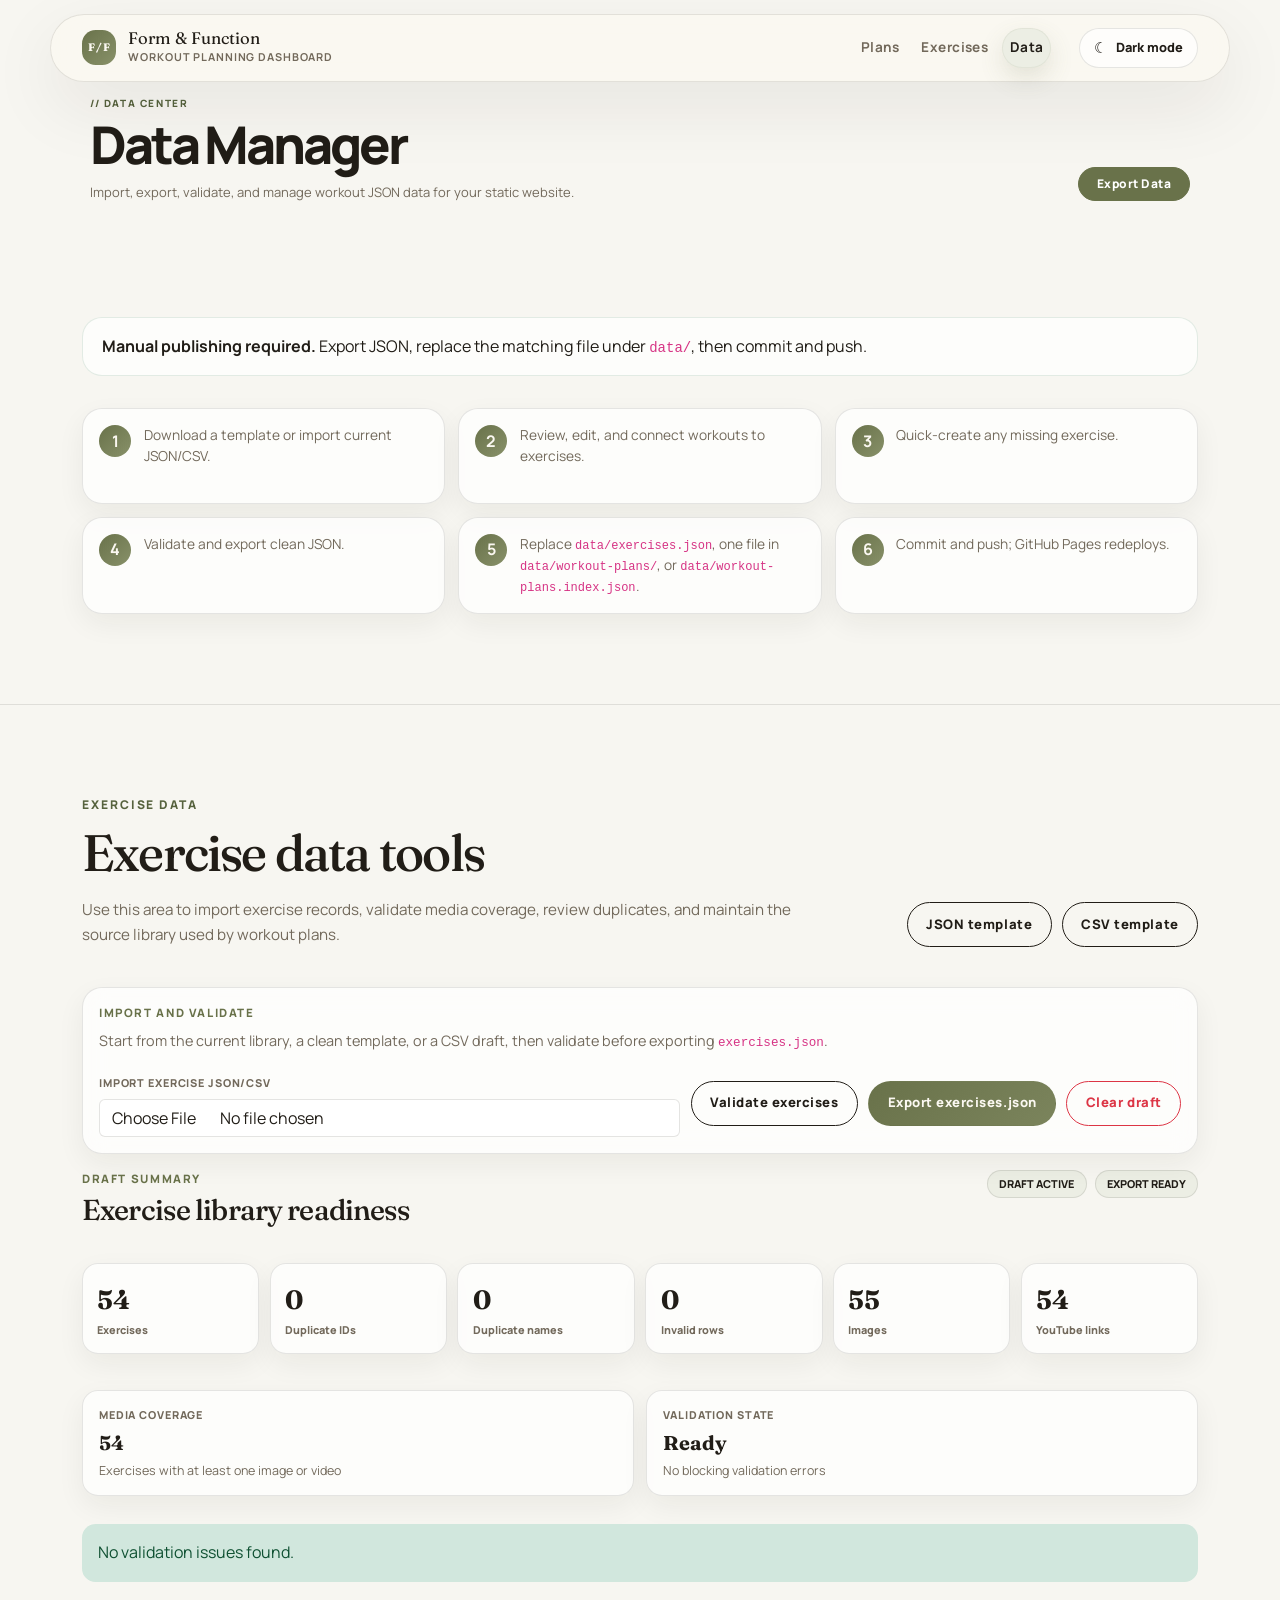
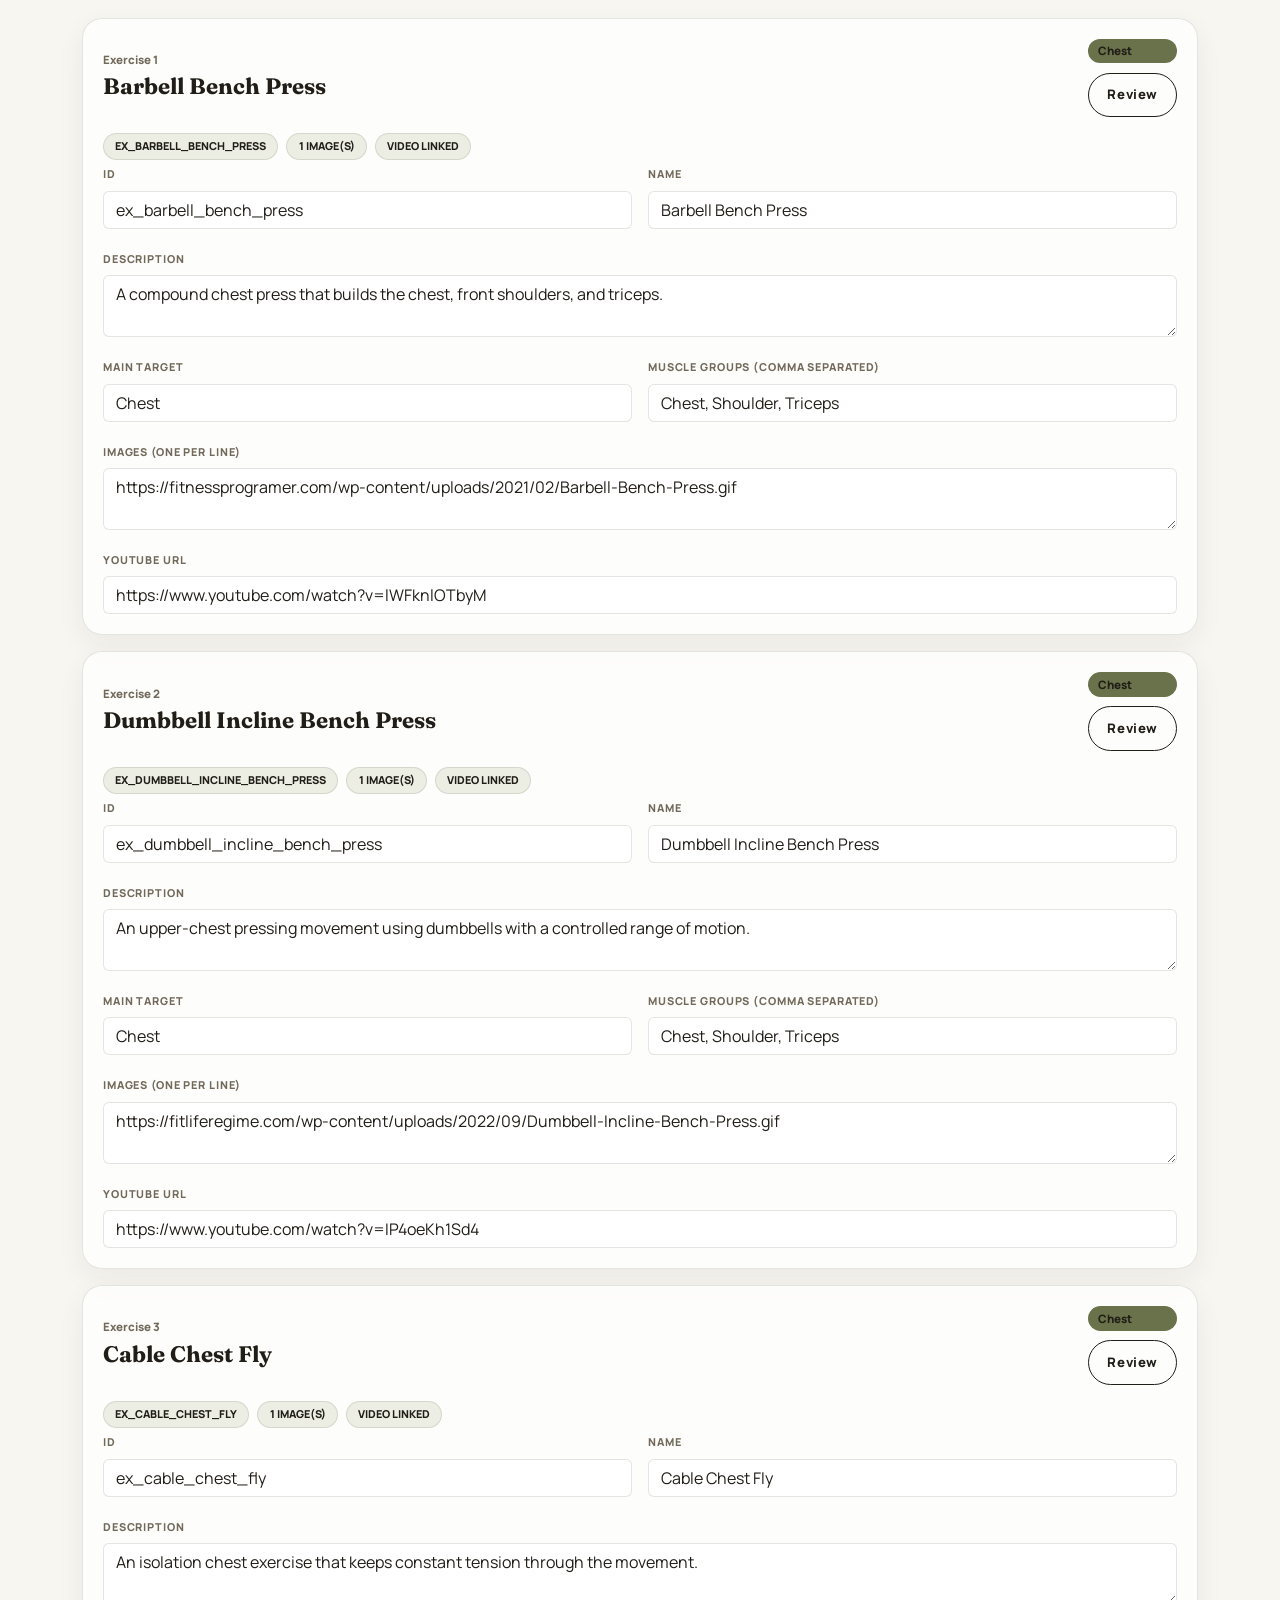
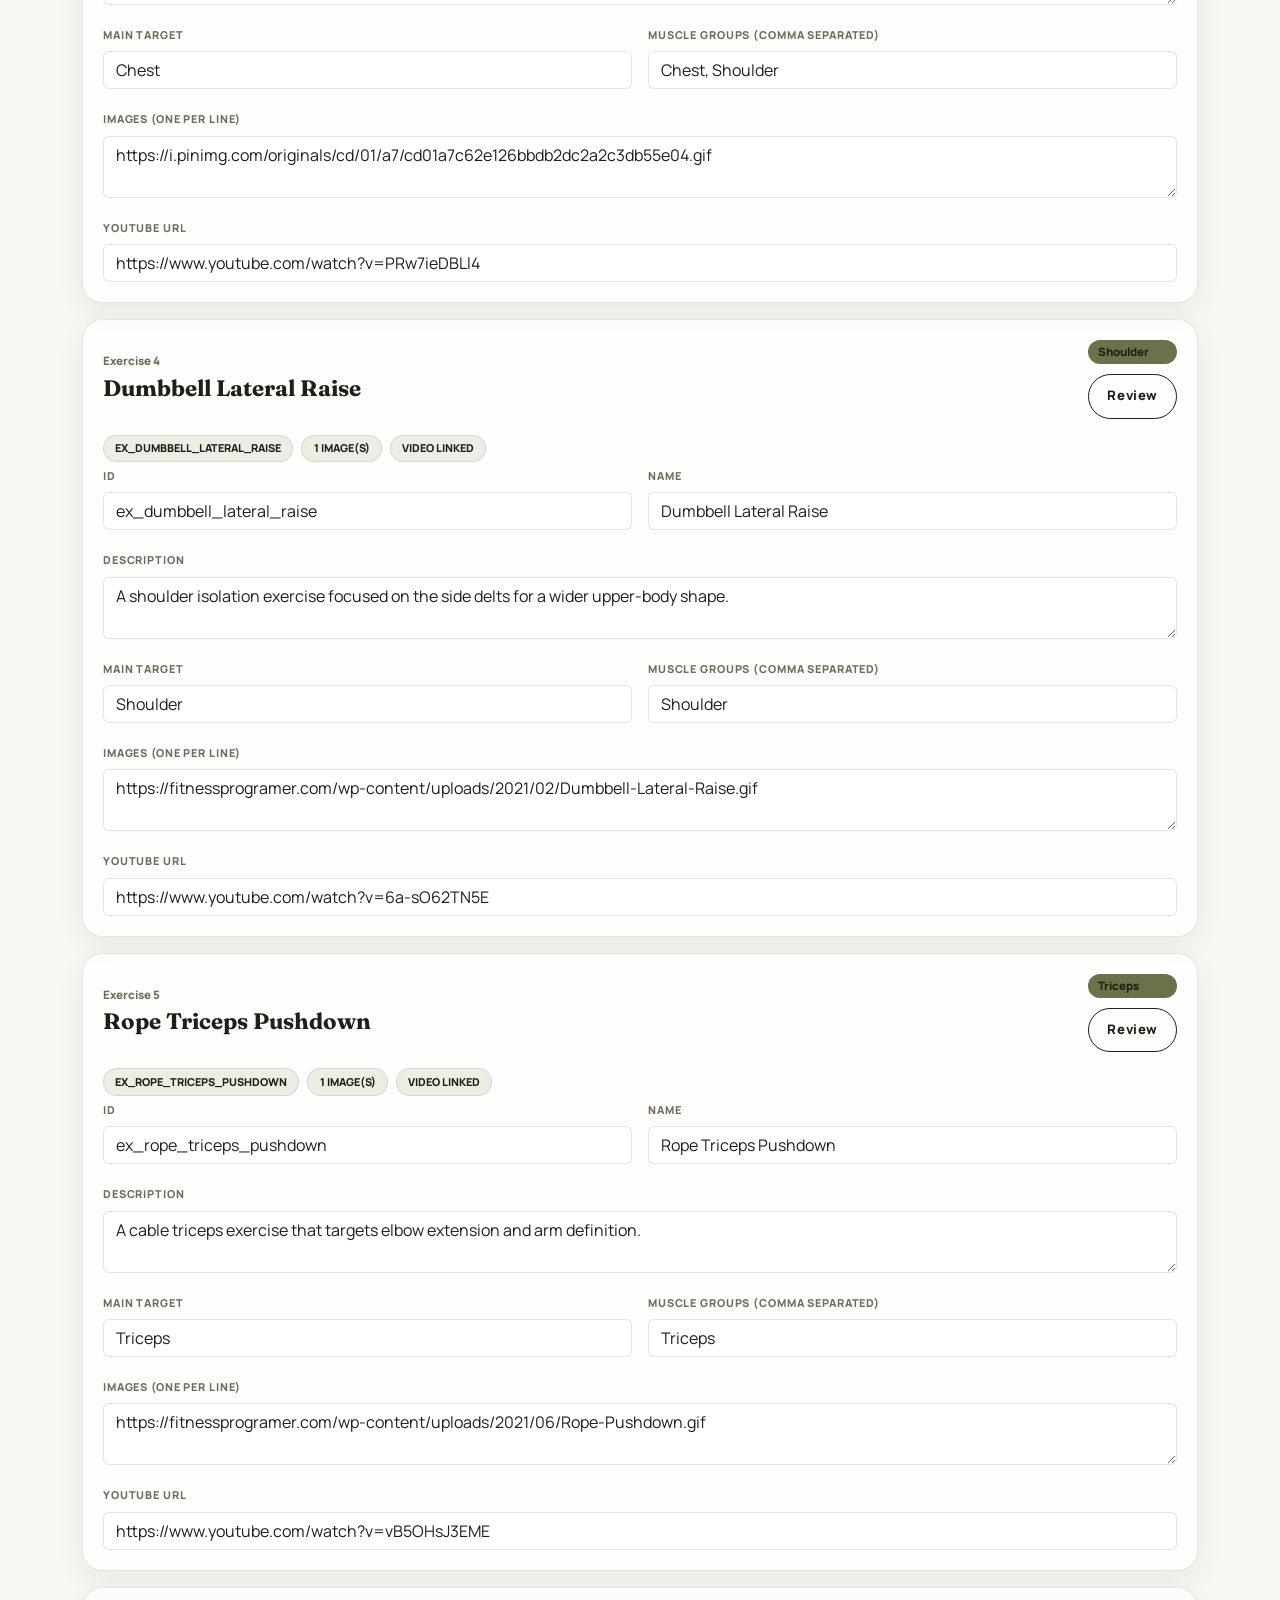
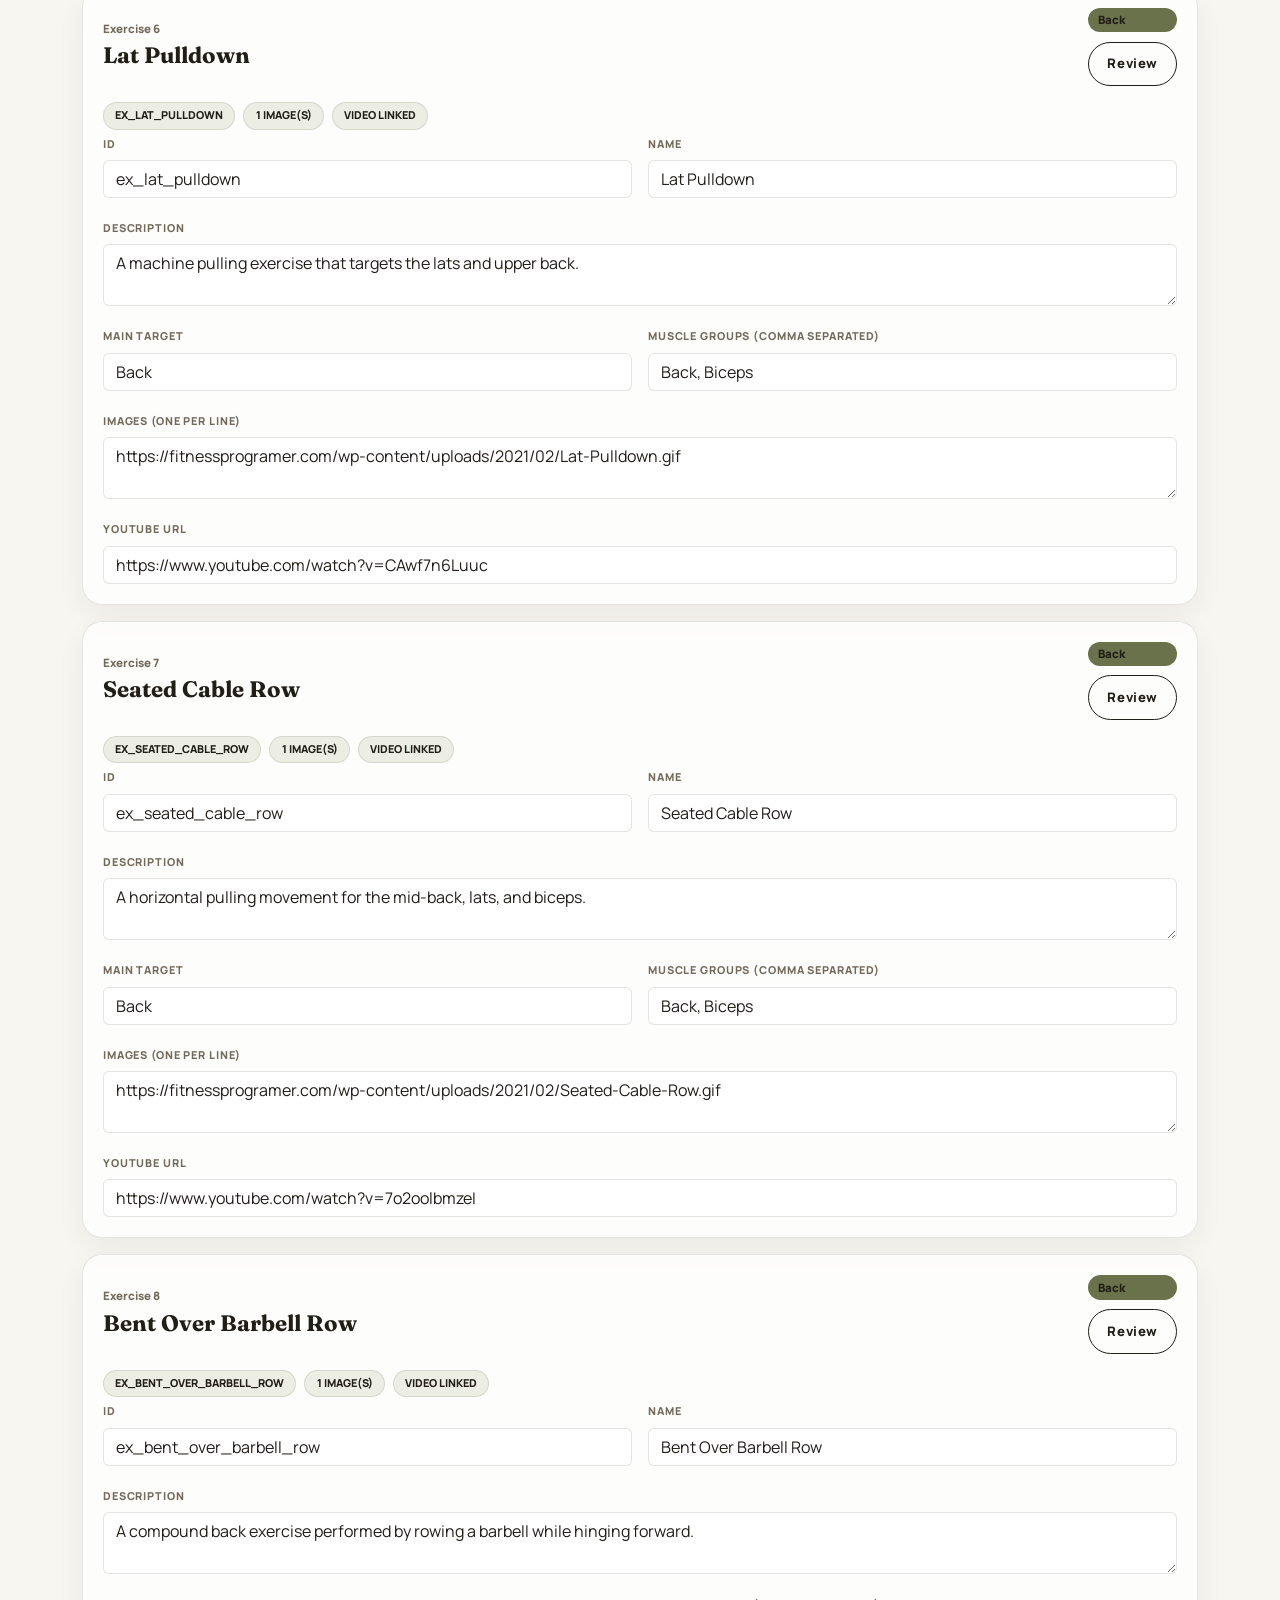
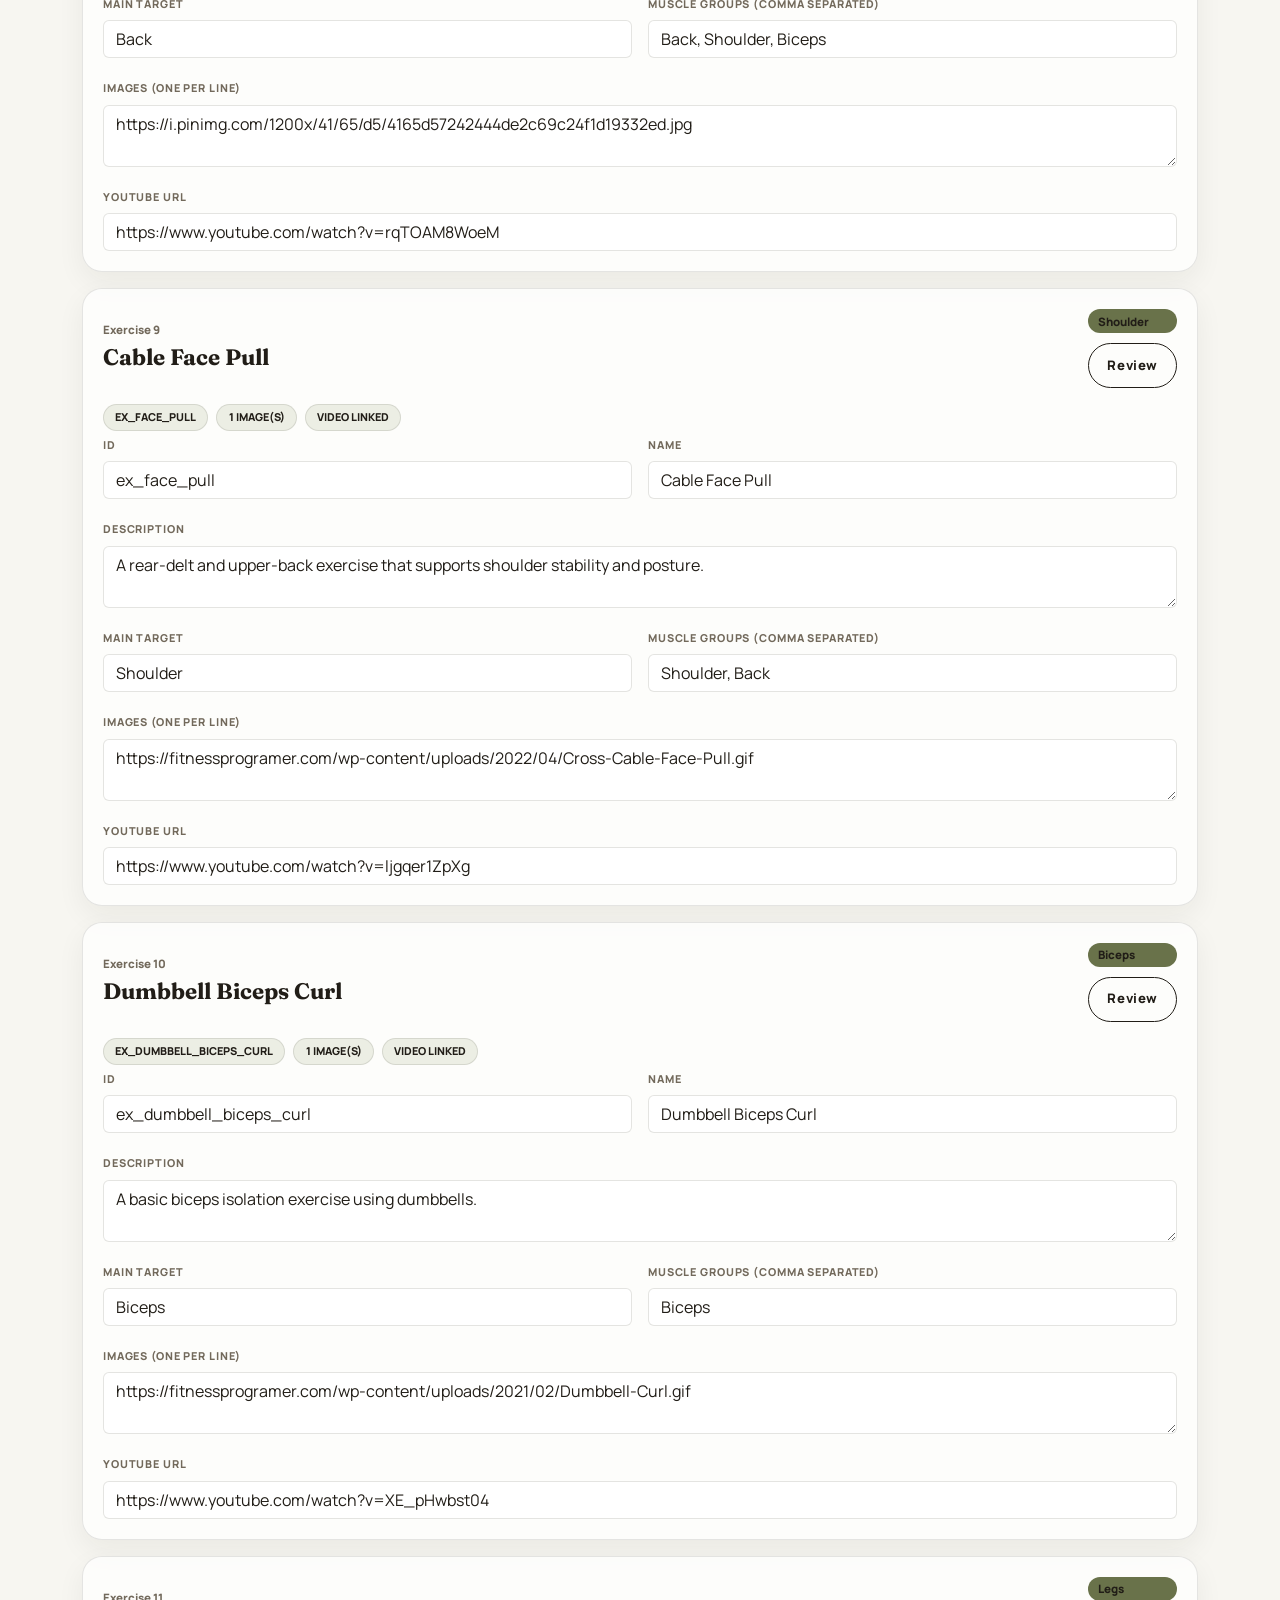
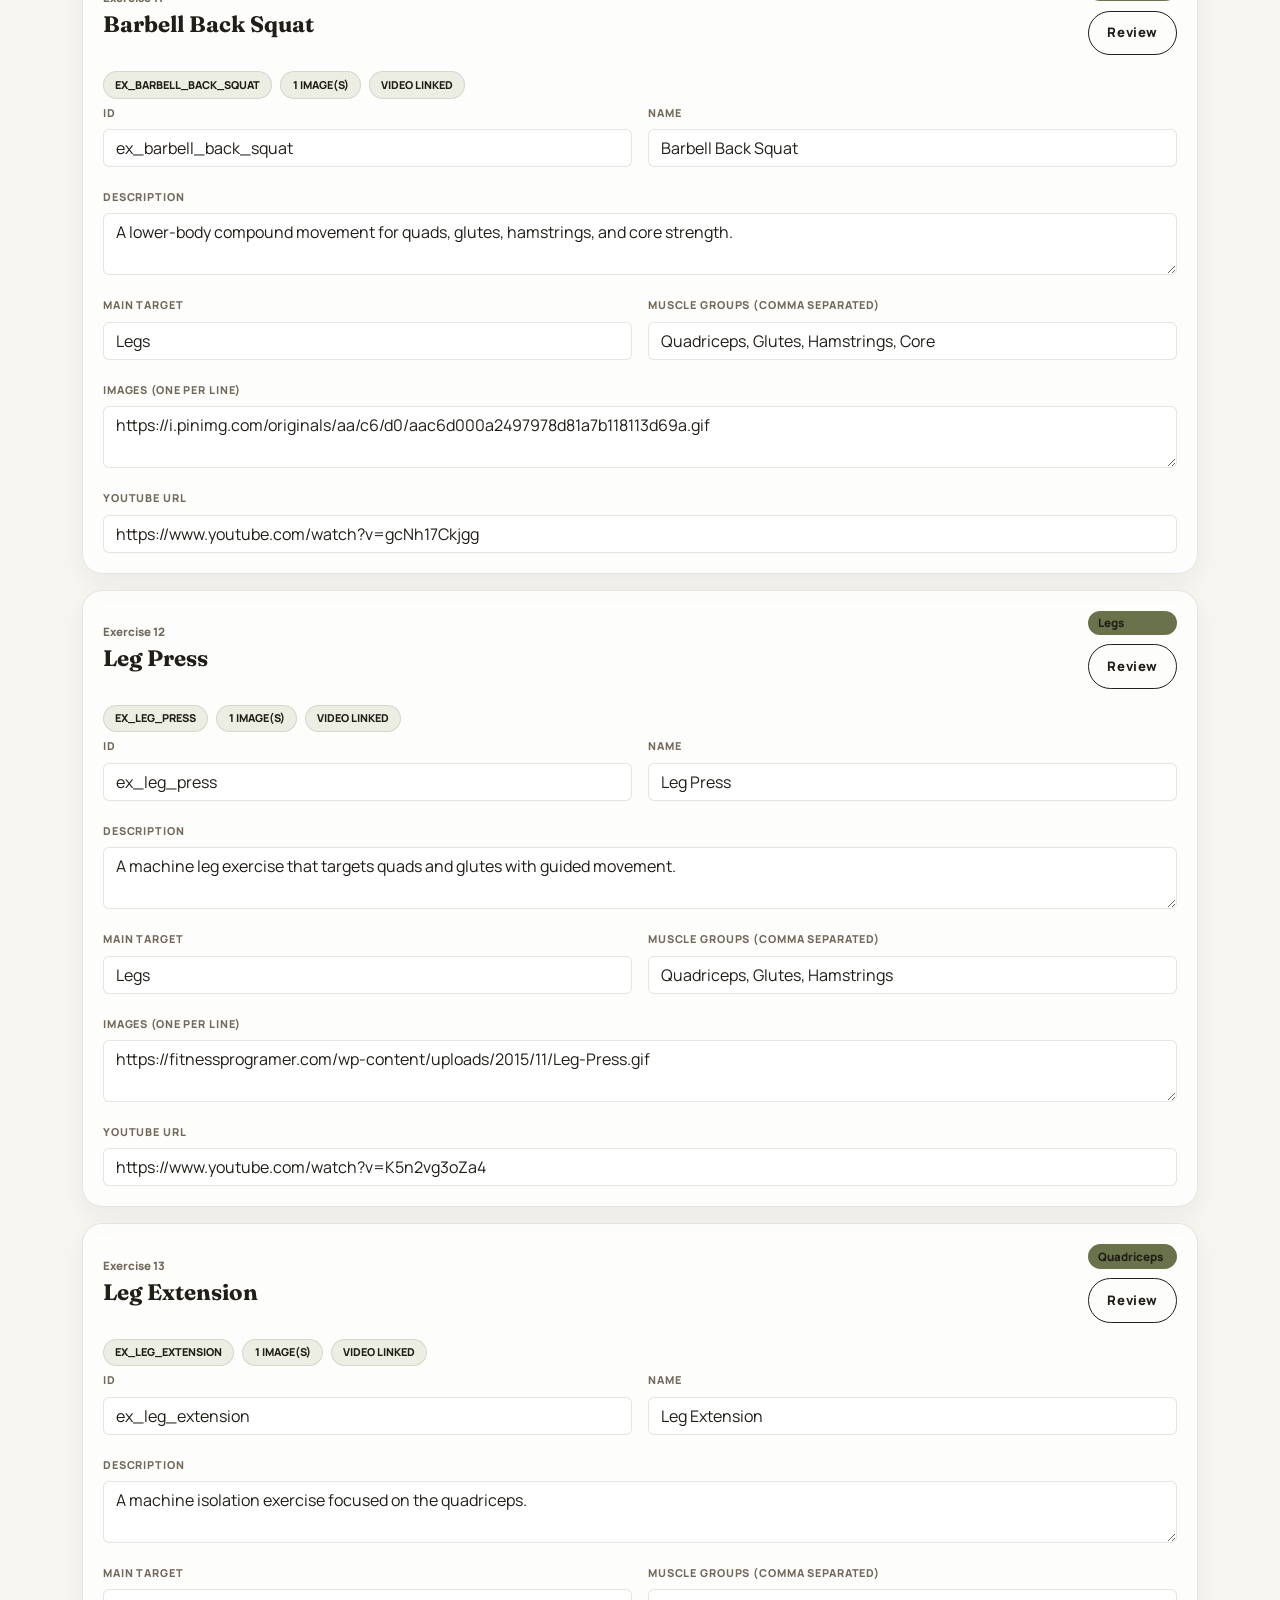
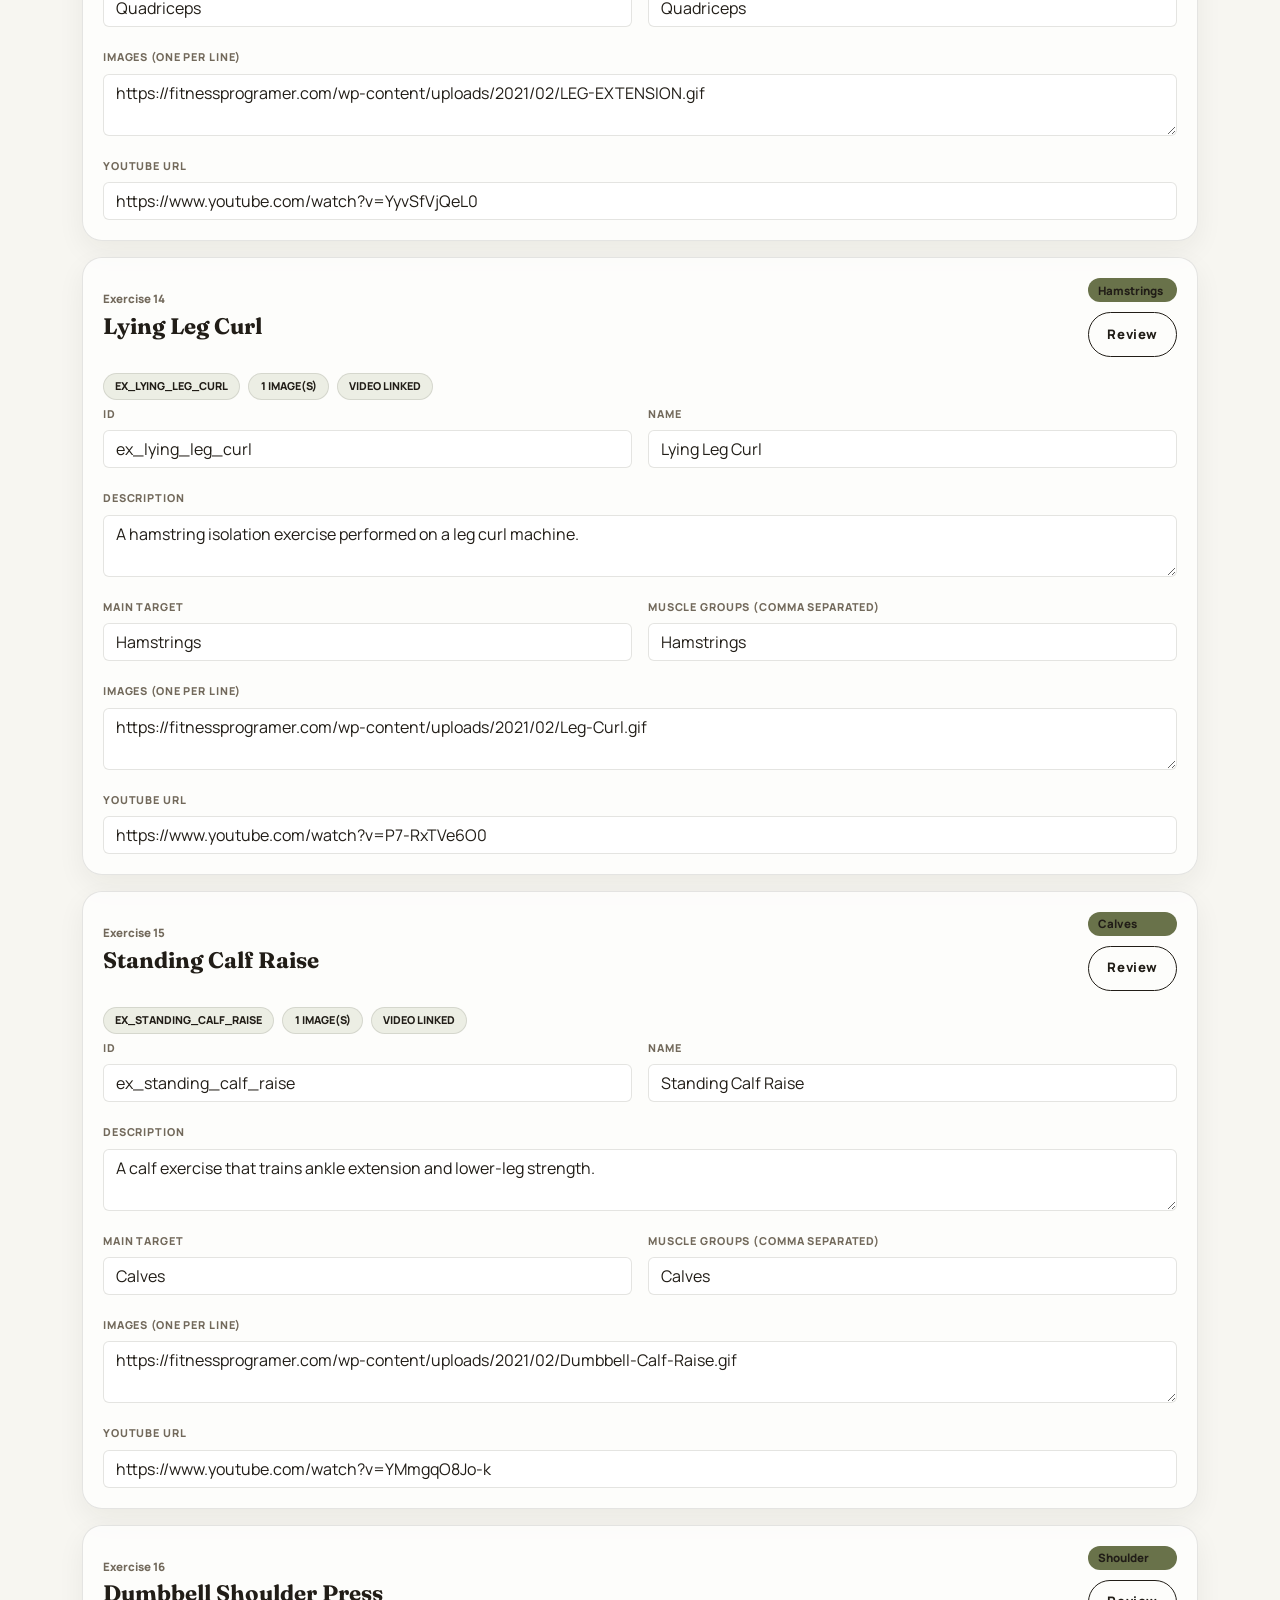
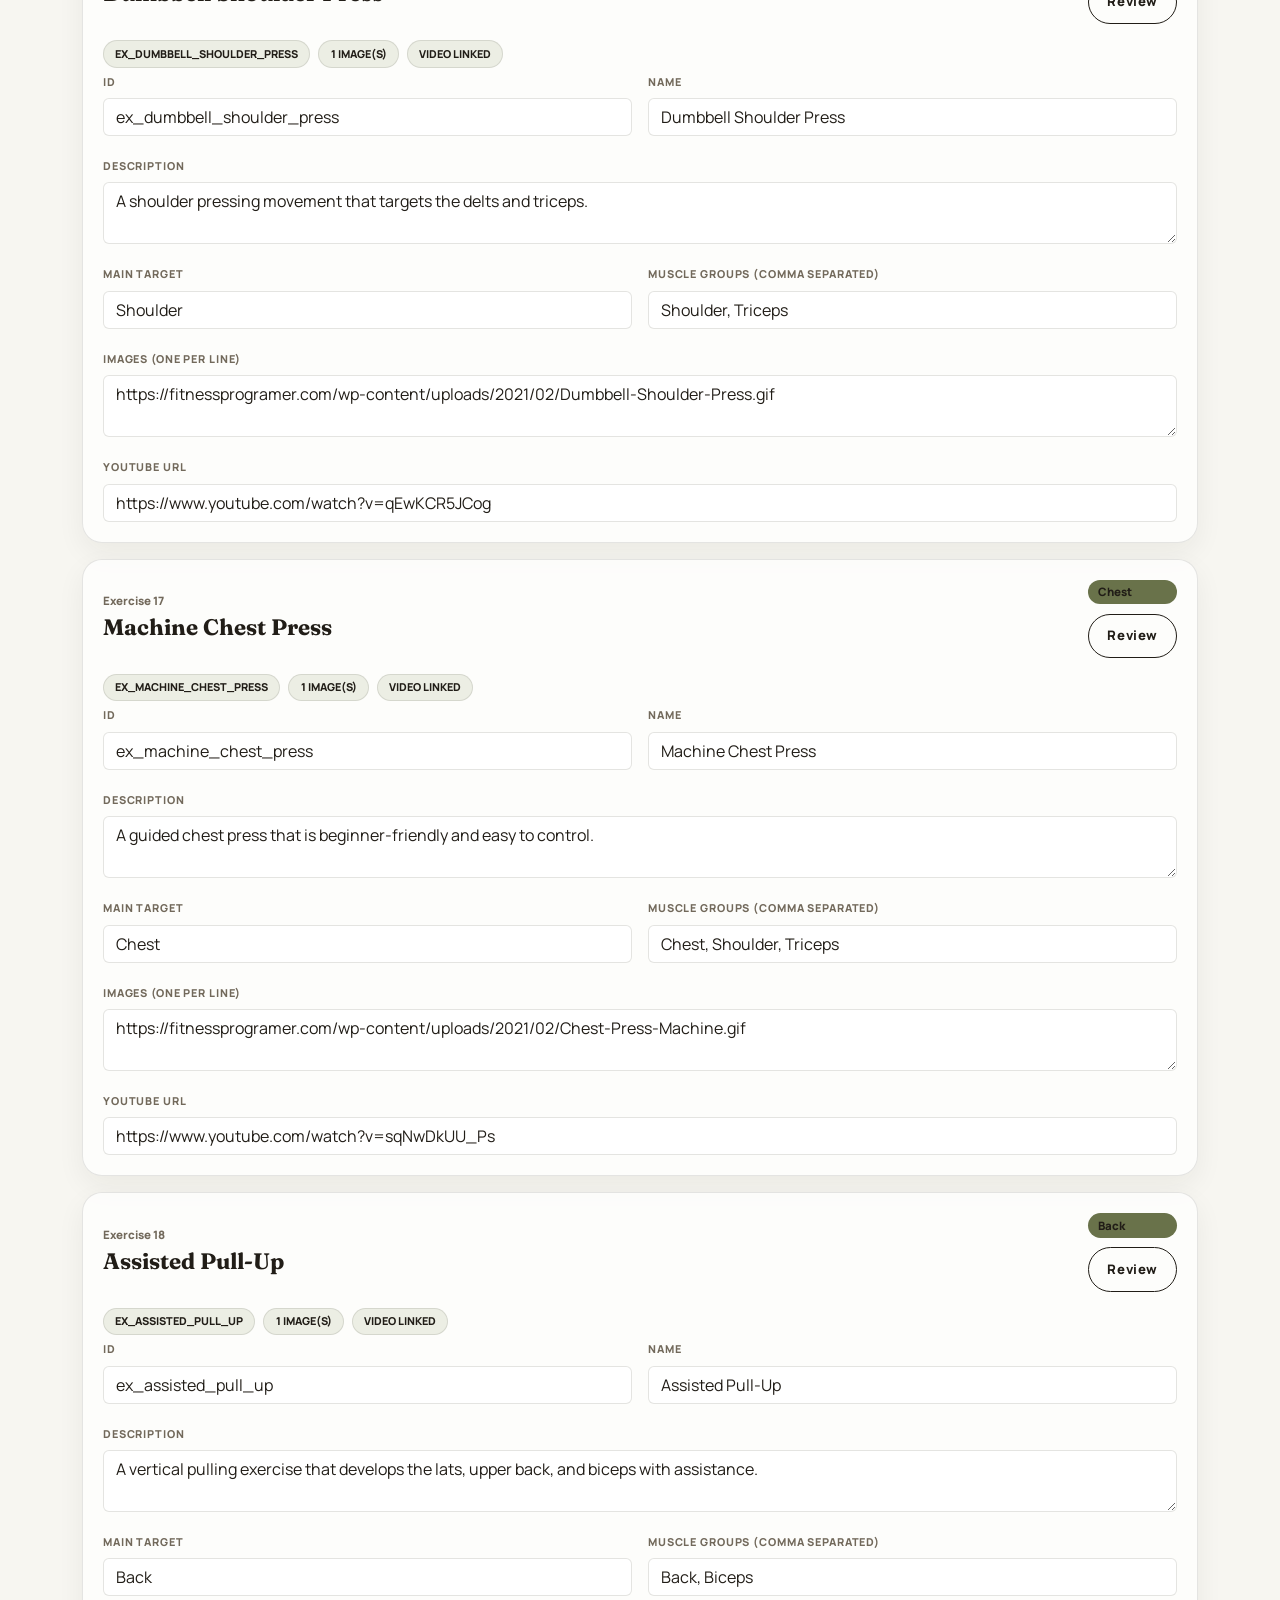
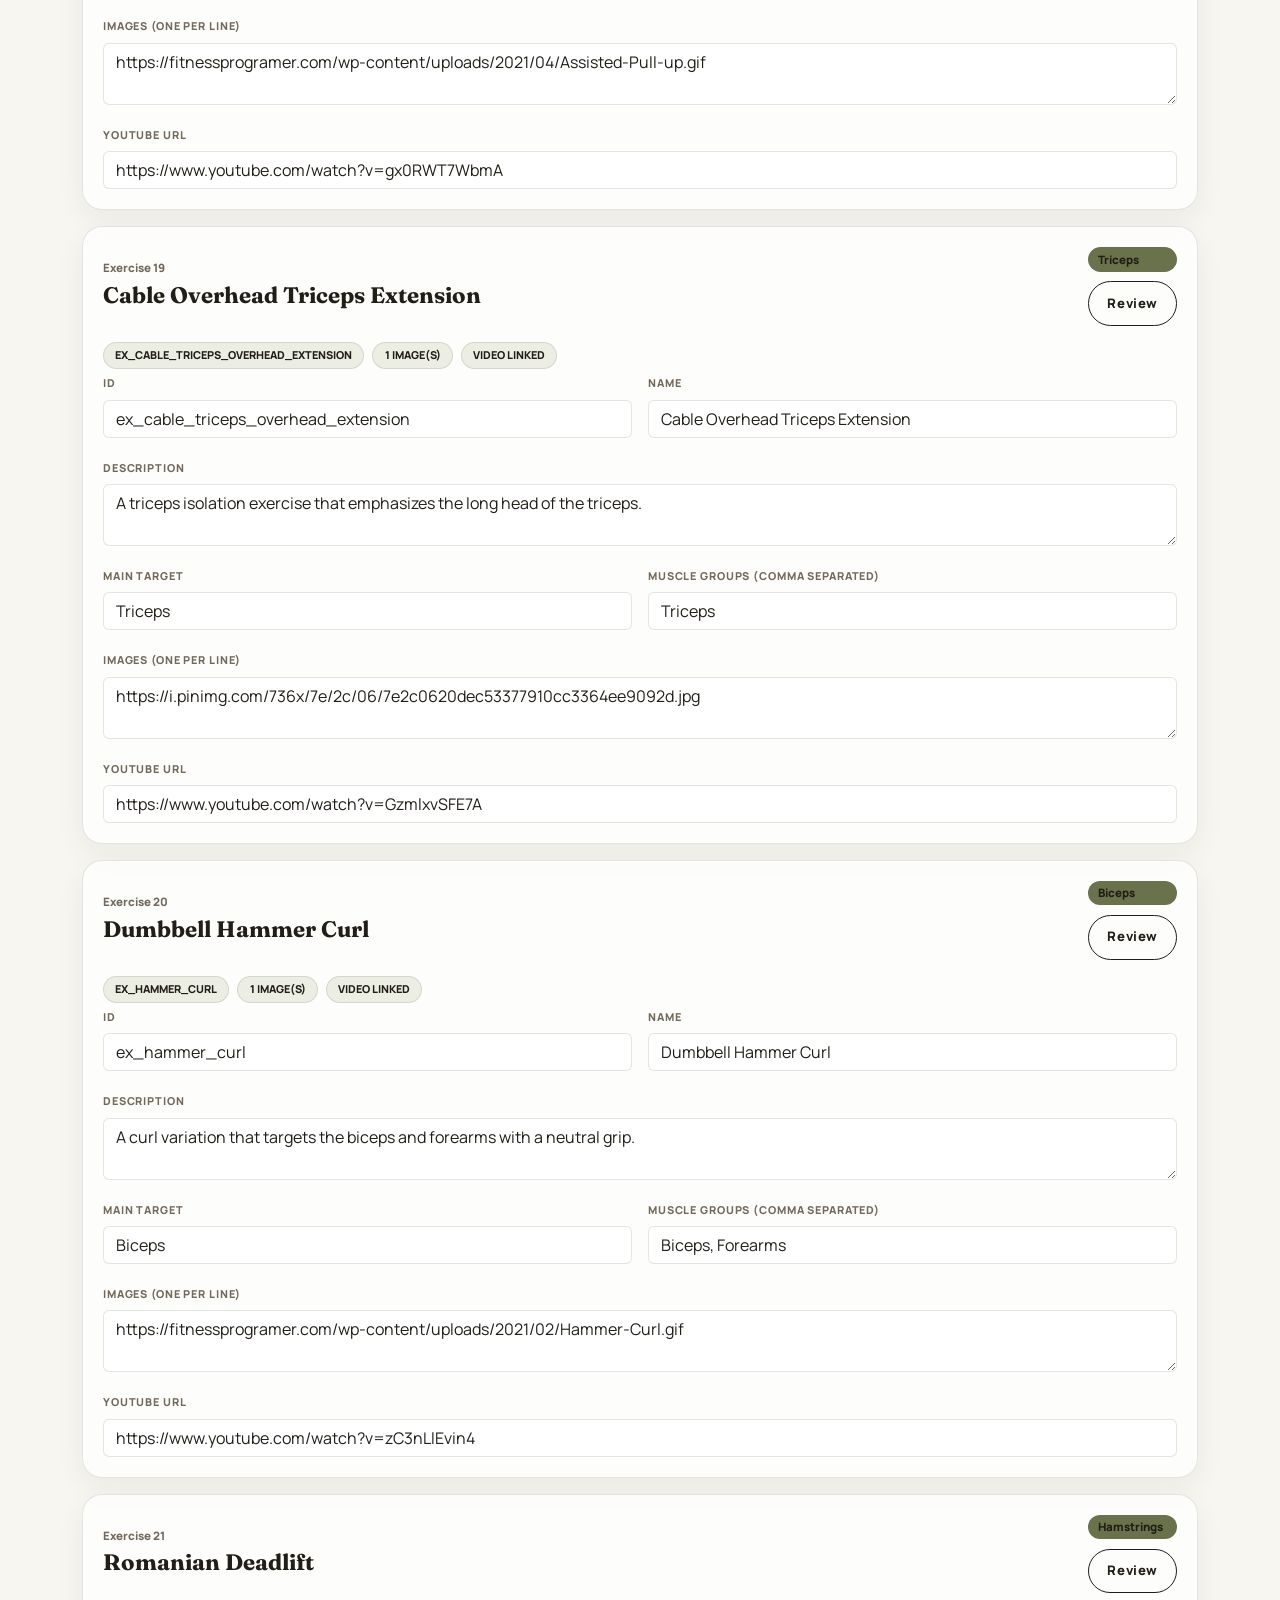
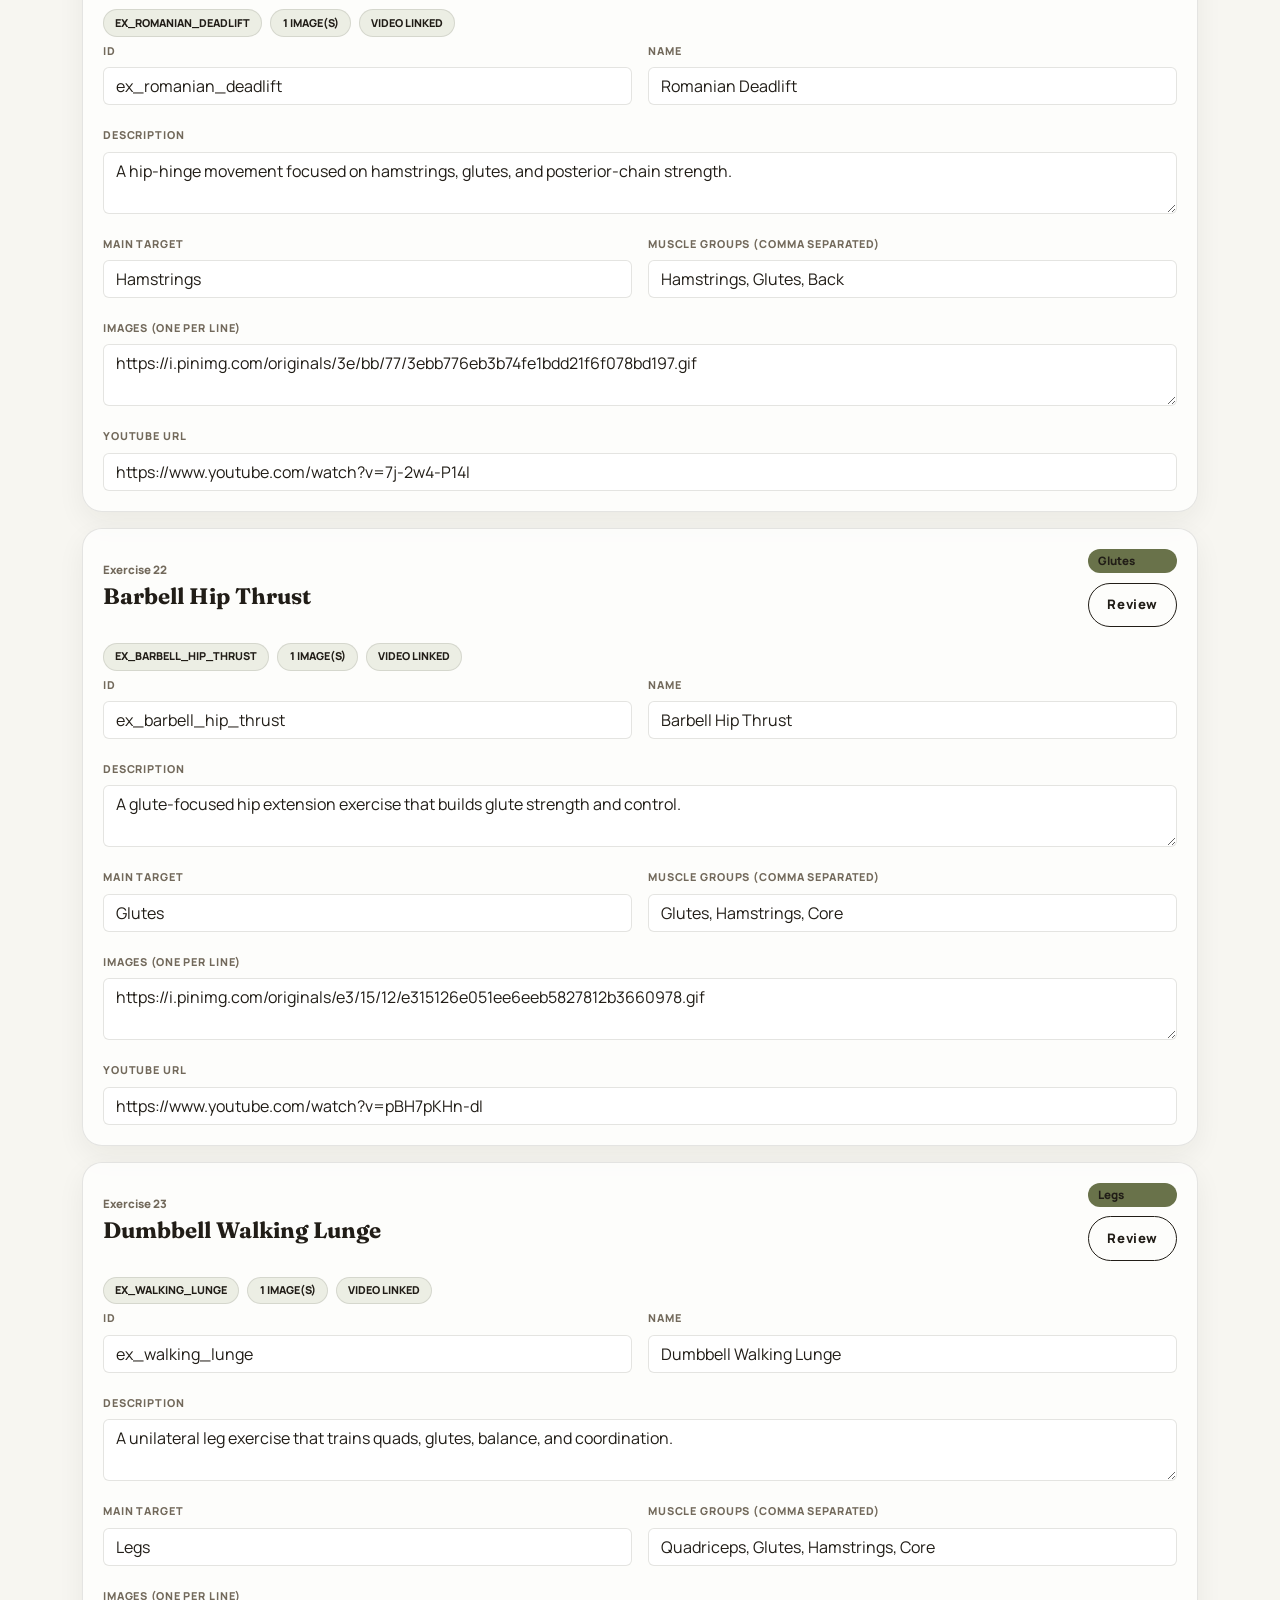
==== commit 705cc53d: "[v3] | Fix text is same color dark mode." ====
--- a/data-manager.html
+++ b/data-manager.html
@@ -99,7 +99,7 @@
       <div class="container">
         <div class="section-heading">
           <div>
-            <p class="eyebrow text-dark mb-2">Exercise data</p>
+            <p class="eyebrow mb-2">Exercise data</p>
             <h2 id="exercise-tools-heading" class="mb-0">Exercise data tools</h2>
             <p class="manager-section-copy mb-0">Use this area to import exercise records, validate media coverage, review duplicates, and maintain the source library used by workout plans.</p>
           </div>
@@ -133,7 +133,7 @@
       <div class="container">
         <div class="section-heading">
           <div>
-            <p class="eyebrow text-dark mb-2">Plan data</p>
+            <p class="eyebrow mb-2">Plan data</p>
             <h2 id="plan-tools-heading" class="mb-0">Workout plan data tools</h2>
             <p class="manager-section-copy mb-0">This editor works on one plan file at a time while also keeping the matching <code>workout-plans.index.json</code> entry in sync.</p>
           </div>
@@ -168,7 +168,7 @@
       <div class="container">
         <div class="section-heading">
           <div>
-            <p class="eyebrow text-dark mb-2">Final review</p>
+            <p class="eyebrow mb-2">Final review</p>
             <h2 id="combined-review-heading" class="mb-0">Combined review</h2>
             <p class="manager-section-copy mb-0">Review the current exercise draft, single-plan draft, and index draft together before downloading production-ready JSON files.</p>
           </div>
--- a/assets/scss/main.css
+++ b/assets/scss/main.css
@@ -9,21 +9,21 @@
   --color-primary-dark: #56623d;
   --color-primary-soft: #eceee4;
   --color-border: rgba(33, 29, 23, 0.11);
-  --text-primary: var(--color-text);
-  --text-muted: var(--color-muted);
+  --text-primary: #211d17;
+  --text-muted: #72695b;
   --text-inverse: #fbf8f1;
   --text-inverse-soft: rgba(251, 248, 241, 0.72);
-  --surface-page: var(--color-bg);
-  --surface-card: var(--color-surface);
-  --surface-primary: var(--color-primary);
-  --surface-primary-soft: var(--color-primary-soft);
+  --surface-page: #f7f6f1;
+  --surface-card: #ffffff;
+  --surface-primary: #69724a;
+  --surface-primary-soft: #eceee4;
   --surface-panel: rgba(255, 255, 255, 0.72);
   --surface-strong: rgba(255, 255, 255, 0.82);
-  --surface-alt: var(--color-primary-soft);
+  --surface-alt: #eceee4;
   --surface-dark: #211d17;
   --surface-shell: rgba(255, 252, 246, 0.62);
   --surface-cream: rgba(247, 243, 234, 0.92);
-  --border-soft: var(--color-border);
+  --border-soft: rgba(33, 29, 23, 0.11);
   --shell-border: rgba(255, 255, 255, 0.65);
   --hero-panel-border: rgba(105, 114, 74, 0.12);
   --radius-pill: 999px;
@@ -33,7 +33,7 @@
   --shadow-soft: 0 18px 50px rgba(33, 33, 25, 0.08);
   --shadow-card: 0 10px 28px rgba(33, 33, 25, 0.06);
   --shadow: 0 24px 70px rgba(34, 28, 20, 0.08);
-  --card-shadow-soft: var(--shadow-card);
+  --card-shadow-soft: 0 10px 28px rgba(33, 33, 25, 0.06);
   --container-width: 1100px;
   --container-shell-width: 1180px;
   --header-height: 44px;
@@ -47,8 +47,8 @@
   --space-7: 48px;
   --font-family-heading: "Fraunces", Georgia, serif;
   --font-family-body: "Manrope", system-ui, sans-serif;
-  --font-heading: var(--font-family-heading);
-  --font-body: var(--font-family-body);
+  --font-heading: Fraunces, Georgia, serif;
+  --font-body: Manrope, system-ui, sans-serif;
   --font-size-xs: 11px;
   --font-size-sm: 13px;
   --font-size-md: 15px;
@@ -66,13 +66,13 @@
   --color-accent: var(--color-primary-soft);
   --color-accent-contrast: #211d17;
   --nav-bg: rgba(251, 248, 241, 0.74);
-  --nav-link: var(--color-muted);
+  --nav-link: var(--text-muted);
   --nav-link-active-bg: var(--color-primary-soft);
-  --nav-link-active-text: var(--color-text);
-  --nav-toggler-border: var(--color-border);
-  --accent-gradient: linear-gradient(135deg, var(--color-primary), #889169);
-  --badge-bg: var(--color-primary);
-  --badge-text: #ffffff;
+  --nav-link-active-text: var(--text-primary);
+  --nav-toggler-border: var(--border-soft);
+  --accent-gradient: linear-gradient(135deg, #69724a, #889169);
+  --badge-bg: #69724a;
+  --badge-text: var(--color-accent-contrast);
   --muted-panel: #f0ebdf;
   --warning-border: rgba(63, 125, 88, 0.14);
   --success-bg: #d1e7dd;
@@ -81,9 +81,9 @@
   --error-text: #842029;
   --warning-bg: #fff3cd;
   --warning-text: #664d03;
-  --toggle-bg: rgba(255, 255, 255, 0.7);
-  --toggle-border: var(--color-border);
-  --toggle-text: var(--color-text);
+  --toggle-bg: var(--surface-panel);
+  --toggle-border: var(--border-soft);
+  --toggle-text: var(--text-primary);
   --focus-ring: rgba(63, 125, 88, 0.18);
   color-scheme: light;
 }
@@ -97,35 +97,35 @@
   --color-primary-dark: #889169;
   --color-primary-soft: #2f3123;
   --color-border: rgba(245, 239, 230, 0.1);
-  --text-primary: var(--color-text);
-  --text-muted: var(--color-muted);
-  --text-inverse: var(--color-text);
+  --text-primary: #f4efe4;
+  --text-muted: #b4ab9c;
+  --text-inverse: #f4efe4;
   --text-inverse-soft: rgba(245, 239, 230, 0.74);
-  --surface-page: var(--color-bg);
-  --surface-card: var(--color-surface);
-  --surface-primary: var(--color-primary);
-  --surface-primary-soft: var(--color-primary-soft);
+  --surface-page: #171511;
+  --surface-card: #1f1b15;
+  --surface-primary: #aab38a;
+  --surface-primary-soft: #2f3123;
   --surface-panel: rgba(39, 35, 28, 0.76);
   --surface-strong: rgba(39, 35, 28, 0.9);
-  --surface-alt: var(--color-primary-soft);
+  --surface-alt: #2f3123;
   --surface-dark: #0f0f0d;
   --surface-shell: rgba(39, 35, 28, 0.82);
   --surface-cream: rgba(39, 35, 28, 0.9);
-  --border-soft: var(--color-border);
+  --border-soft: rgba(245, 239, 230, 0.1);
   --shell-border: rgba(245, 239, 230, 0.08);
   --hero-panel-border: rgba(105, 114, 74, 0.12);
   --shadow-soft: 0 18px 50px rgba(0, 0, 0, 0.32);
   --shadow-card: 0 10px 28px rgba(0, 0, 0, 0.24);
   --shadow: 0 26px 64px rgba(0, 0, 0, 0.45);
-  --card-shadow-soft: var(--shadow-card);
+  --card-shadow-soft: 0 10px 28px rgba(0, 0, 0, 0.24);
   --nav-bg: rgba(23, 21, 17, 0.74);
-  --nav-link: var(--color-muted);
-  --nav-link-active-bg: var(--color-primary-soft);
-  --nav-link-active-text: var(--color-text);
-  --nav-toggler-border: rgba(236, 241, 234, 0.16);
-  --accent-gradient: linear-gradient(135deg, var(--color-primary), #889169);
-  --badge-bg: var(--color-primary);
-  --badge-text: #10100d;
+  --nav-link: var(--text-muted);
+  --nav-link-active-bg: #2f3123;
+  --nav-link-active-text: var(--text-primary);
+  --nav-toggler-border: var(--border-soft);
+  --accent-gradient: linear-gradient(135deg, #aab38a, #889169);
+  --badge-bg: #aab38a;
+  --badge-text: var(--color-accent-contrast);
   --muted-panel: #26221c;
   --warning-border: rgba(116, 165, 127, 0.18);
   --success-bg: #123227;
@@ -134,9 +134,9 @@
   --error-text: #f4b5be;
   --warning-bg: #40331a;
   --warning-text: #f2db9c;
-  --toggle-bg: var(--color-primary-soft);
-  --toggle-border: rgba(236, 241, 234, 0.12);
-  --toggle-text: var(--color-text);
+  --toggle-bg: var(--surface-panel);
+  --toggle-border: var(--border-soft);
+  --toggle-text: var(--text-primary);
   --focus-ring: rgba(116, 165, 127, 0.26);
   color-scheme: dark;
 }
@@ -206,7 +206,7 @@
 }
 
 .eyebrow {
-  color: var(--lime);
+  color: var(--color-primary-dark);
 }
 
 .section-title {
@@ -266,10 +266,10 @@
 .meta-chip,
 .plan-meta-chip {
   align-items: center;
-  background: rgba(233, 228, 214, 0.82);
-  border: 1px solid rgba(105, 114, 74, 0.12);
+  background: var(--surface-primary-soft);
+  border: 1px solid var(--border-soft);
   border-radius: 999px;
-  color: var(--ink);
+  color: var(--color-text);
   display: inline-flex;
   font-size: 0.68rem;
   font-weight: 800;
@@ -482,8 +482,8 @@
 
 .home-navbar .nav-link:hover,
 .home-navbar .nav-link:focus {
-  background: rgba(233, 228, 214, 0.4);
-  color: var(--color-text);
+  background: var(--nav-link-active-bg);
+  color: var(--nav-link-active-text);
 }
 
 .home-navbar .nav-link.active {
@@ -514,7 +514,7 @@
 .theme-toggle:hover,
 .theme-toggle:focus {
   background: var(--nav-link-active-bg);
-  color: var(--color-text);
+  color: var(--nav-link-active-text);
 }
 
 .theme-toggle:focus-visible {
@@ -544,16 +544,29 @@
     top: 0.5rem;
   }
   .home-navbar .container {
+    align-items: center;
     flex-wrap: wrap;
     gap: 0.75rem;
   }
+  .site-nav-shell {
+    justify-content: space-between;
+    width: 100%;
+  }
+  .home-navbar .navbar-brand {
+    flex: 1 1 auto;
+    min-width: 0;
+  }
   .brand-subtitle {
     display: none;
+  }
+  .home-navbar .navbar-toggler {
+    margin-left: auto;
   }
   .home-navbar .navbar-collapse {
     flex-basis: 100%;
     margin-left: 0;
     padding-top: 0;
+    width: 100%;
   }
   .site-nav-panel {
     background: var(--surface-shell);
@@ -577,8 +590,8 @@
     padding-inline: 0.95rem;
   }
   .home-navbar .nav-link.active {
-    background: rgba(233, 228, 214, 0.82);
-    color: var(--color-text);
+    background: var(--nav-link-active-bg);
+    color: var(--nav-link-active-text);
     box-shadow: inset 0 0 0 1px rgba(105, 114, 74, 0.08);
   }
   .theme-toggle {
@@ -684,15 +697,15 @@
 }
 
 .btn.btn--secondary {
-  background: rgba(255, 255, 255, 0.72);
+  background: var(--surface-card);
   border-color: var(--border-soft);
   color: var(--text-primary);
 }
 
 .btn.btn--secondary:hover,
 .btn.btn--secondary:focus-visible {
-  background: #fff;
-  border-color: rgba(105, 114, 74, 0.22);
+  background: var(--surface-panel);
+  border-color: var(--color-border);
   color: var(--text-primary);
 }
 
@@ -850,7 +863,7 @@
 }
 
 .dashboard-stat strong {
-  color: var(--ink);
+  color: var(--color-text);
   font-family: var(--font-heading);
   font-size: clamp(1.4rem, 3vw, 2rem);
   letter-spacing: -0.04em;
@@ -872,7 +885,7 @@
 }
 
 .hero-metric strong {
-  color: var(--ink);
+  color: var(--color-text);
   font-family: var(--font-heading);
   font-size: clamp(1.4rem, 3vw, 2rem);
   letter-spacing: -0.04em;
@@ -903,10 +916,10 @@
 }
 
 .manager-status-chip {
-  background: rgba(233, 228, 214, 0.82);
-  border: 1px solid rgba(105, 114, 74, 0.12);
+  background: var(--surface-primary-soft);
+  border: 1px solid var(--border-soft);
   border-radius: 999px;
-  color: var(--ink);
+  color: var(--color-text);
   display: inline-flex;
   font-size: 0.68rem;
   font-weight: 800;
@@ -922,7 +935,7 @@
 }
 
 .manager-health-card {
-  background: rgba(255, 255, 255, 0.58);
+  background: var(--surface-panel);
   border: 1px solid var(--line);
   border-radius: 1rem;
   display: grid;
@@ -940,13 +953,13 @@
 }
 
 .manager-health-card strong {
-  color: var(--ink);
+  color: var(--color-text);
   font-family: var(--font-heading);
   font-size: 1.25rem;
 }
 
 .manager-health-card small {
-  color: var(--ink-soft);
+  color: var(--color-muted);
   font-size: 0.78rem;
   line-height: 1.45;
 }
@@ -986,10 +999,30 @@
   text-align: center;
 }
 
+.modal {
+  --bs-backdrop-opacity: 0.72;
+  z-index: 2000;
+}
+
+.modal-backdrop {
+  background-color: #000;
+  z-index: 1990;
+}
+
+.modal-backdrop.show {
+  opacity: 0.72;
+}
+
+.modal-open {
+  overflow: hidden;
+}
+
 .workout-modal {
-  background: var(--surface-elevated);
-  border: 0;
+  background-color: var(--surface-card);
+  border: 1px solid var(--line);
   border-radius: 1.25rem;
+  box-shadow: 0 24px 80px rgba(0, 0, 0, 0.35);
+  overflow: hidden;
 }
 
 .workout-modal .modal-header {
@@ -1009,6 +1042,10 @@
   padding: 1.5rem;
 }
 
+.modal-dialog-centered .modal-content.workout-modal {
+  max-height: calc(100vh - 3rem);
+}
+
 .exercise-description {
   color: var(--ink-soft);
   font-size: 1rem;
@@ -1025,13 +1062,14 @@
 }
 
 .detail-value {
+  color: var(--color-text);
   font-family: var(--font-heading);
   font-size: 1.35rem;
   margin: 0.25rem 0 1.25rem;
 }
 
 .story-slider {
-  background: var(--surface-dark);
+  background: var(--color-surface);
   border-radius: 1rem;
   overflow: hidden;
   position: relative;
@@ -1070,17 +1108,19 @@
 
 .story-slider .carousel-item {
   align-items: center;
-  background: var(--surface-dark);
+  background: var(--color-surface);
   justify-content: center;
   min-height: clamp(24rem, 65vh, 46rem);
 }
 
 .story-image {
+  background: var(--color-surface);
   display: block;
   height: clamp(24rem, 65vh, 46rem);
   margin-inline: auto;
   max-width: 100%;
   object-fit: contain;
+  border-radius: inherit;
   width: 100%;
 }
 
@@ -1291,7 +1331,7 @@
 }
 
 .hero-metric strong {
-  color: var(--ink);
+  color: var(--color-text);
   font-family: var(--font-heading);
   font-size: clamp(1.4rem, 3vw, 2rem);
   letter-spacing: -0.04em;
@@ -1329,7 +1369,7 @@
   transition: box-shadow 180ms ease, transform 180ms ease;
 }
 .plan-card:hover {
-  box-shadow: var(--shadow);
+  box-shadow: 0 24px 70px rgba(34, 28, 20, 0.08);
   transform: translateY(-5px);
 }
 
@@ -1364,10 +1404,10 @@
 }
 
 .plan-state-chip {
-  background: rgba(105, 114, 74, 0.12);
-  border: 1px solid rgba(105, 114, 74, 0.14);
+  background: var(--surface-primary-soft);
+  border: 1px solid var(--border-soft);
   border-radius: 999px;
-  color: var(--ink);
+  color: var(--color-text);
   display: inline-flex;
   font-size: 0.67rem;
   font-weight: 800;
@@ -1446,7 +1486,9 @@
 }
 
 .plan-meta-chip {
-  background: rgba(233, 228, 214, 0.82);
+  background: var(--surface-primary-soft);
+  border: 1px solid var(--border-soft);
+  color: var(--color-text);
 }
 
 .day-count {
@@ -1631,7 +1673,7 @@
   transition: box-shadow 180ms ease, transform 180ms ease;
 }
 .exercise-card:hover {
-  box-shadow: var(--shadow);
+  box-shadow: 0 24px 70px rgba(34, 28, 20, 0.08);
   transform: translateY(-5px);
 }
 
@@ -1651,10 +1693,10 @@
 }
 
 .exercise-media-chip {
-  background: rgba(255, 255, 255, 0.74);
-  border: 1px solid rgba(105, 114, 74, 0.12);
+  background: var(--surface-primary-soft);
+  border: 1px solid var(--border-soft);
   border-radius: 999px;
-  color: var(--ink);
+  color: var(--color-text);
   display: inline-flex;
   font-size: 0.67rem;
   font-weight: 800;
@@ -1672,6 +1714,7 @@
 }
 
 .exercise-card-body h3 {
+  color: var(--color-text);
   font-family: var(--font-heading);
   font-size: 1.7rem;
   letter-spacing: -0.03em;
@@ -1696,7 +1739,7 @@
 }
 
 .exercise-record-item {
-  background: rgba(255, 255, 255, 0.52);
+  background: var(--surface-panel);
   border: 1px solid var(--line);
   border-radius: 0.95rem;
   display: grid;
@@ -1713,7 +1756,7 @@
 }
 
 .exercise-record-item strong {
-  color: var(--ink);
+  color: var(--color-text);
   font-size: 0.9rem;
 }
 
@@ -1738,7 +1781,7 @@
 }
 
 .exercise-thumb {
-  background: rgba(255, 255, 255, 0.55);
+  background: var(--surface-card);
   border-radius: 1rem;
   height: 11rem;
   object-fit: cover;
@@ -1773,7 +1816,7 @@
 }
 
 .exercise-id-panel code {
-  color: var(--ink);
+  color: var(--color-text);
   display: block;
   margin-top: 0.35rem;
   overflow-wrap: anywhere;
@@ -1855,6 +1898,7 @@
 }
 
 .day-heading-copy strong {
+  color: var(--color-text);
   font-family: var(--font-heading);
   font-size: 1.3rem;
 }
@@ -1881,10 +1925,10 @@
 }
 
 .day-set-count {
-  background: rgba(105, 114, 74, 0.12);
-  border: 1px solid rgba(105, 114, 74, 0.14);
+  background: var(--surface-primary-soft);
+  border: 1px solid var(--border-soft);
   border-radius: 999px;
-  color: var(--ink);
+  color: var(--color-text);
   font-size: 0.72rem;
   font-weight: 800;
   padding: 0.45rem 0.7rem;
@@ -2024,7 +2068,7 @@
 }
 
 .workout-stat {
-  background: rgba(232, 228, 214, 0.72);
+  background: var(--surface-primary-soft);
   border-radius: 0.85rem;
   display: grid;
   min-width: 4.5rem;
@@ -2032,7 +2076,7 @@
 }
 
 .workout-stat strong {
-  color: var(--ink);
+  color: var(--color-text);
   font-size: 0.88rem;
   margin-top: 0.15rem;
 }
@@ -2052,7 +2096,7 @@
 .workout-note-panel {
   background: var(--surface-alt);
   border-radius: 0.9rem;
-  color: var(--ink-soft);
+  color: var(--text-muted);
   line-height: 1.6;
   margin-top: 1.25rem;
   padding: 1rem;
@@ -2231,7 +2275,7 @@
 }
 
 .manager-panel-title {
-  color: var(--ink);
+  color: var(--color-text);
   font-family: var(--font-heading);
   font-size: clamp(1.35rem, 3vw, 1.8rem);
   letter-spacing: -0.03em;
@@ -2239,10 +2283,14 @@
 
 .review-stats > div {
   display: grid;
+  background: var(--surface-panel);
+  border: 1px solid var(--line);
+  border-radius: var(--radius-md);
   padding: 0.9rem;
 }
 
 .review-stats strong {
+  color: var(--color-text);
   font-family: var(--font-heading);
   font-size: 1.65rem;
 }
@@ -2316,6 +2364,7 @@
 }
 
 .editor-card-heading strong {
+  color: var(--color-text);
   font-family: var(--font-heading);
   font-size: 1.4rem;
 }
@@ -2341,7 +2390,7 @@
 }
 
 .day-editor {
-  background: rgba(233, 228, 214, 0.62);
+  background: var(--surface-primary-soft);
   border-radius: 1.15rem;
   padding: 1rem;
 }
@@ -2424,5 +2473,3 @@
     flex-direction: column;
   }
 }
-
-/*# sourceMappingURL=main.css.map */
